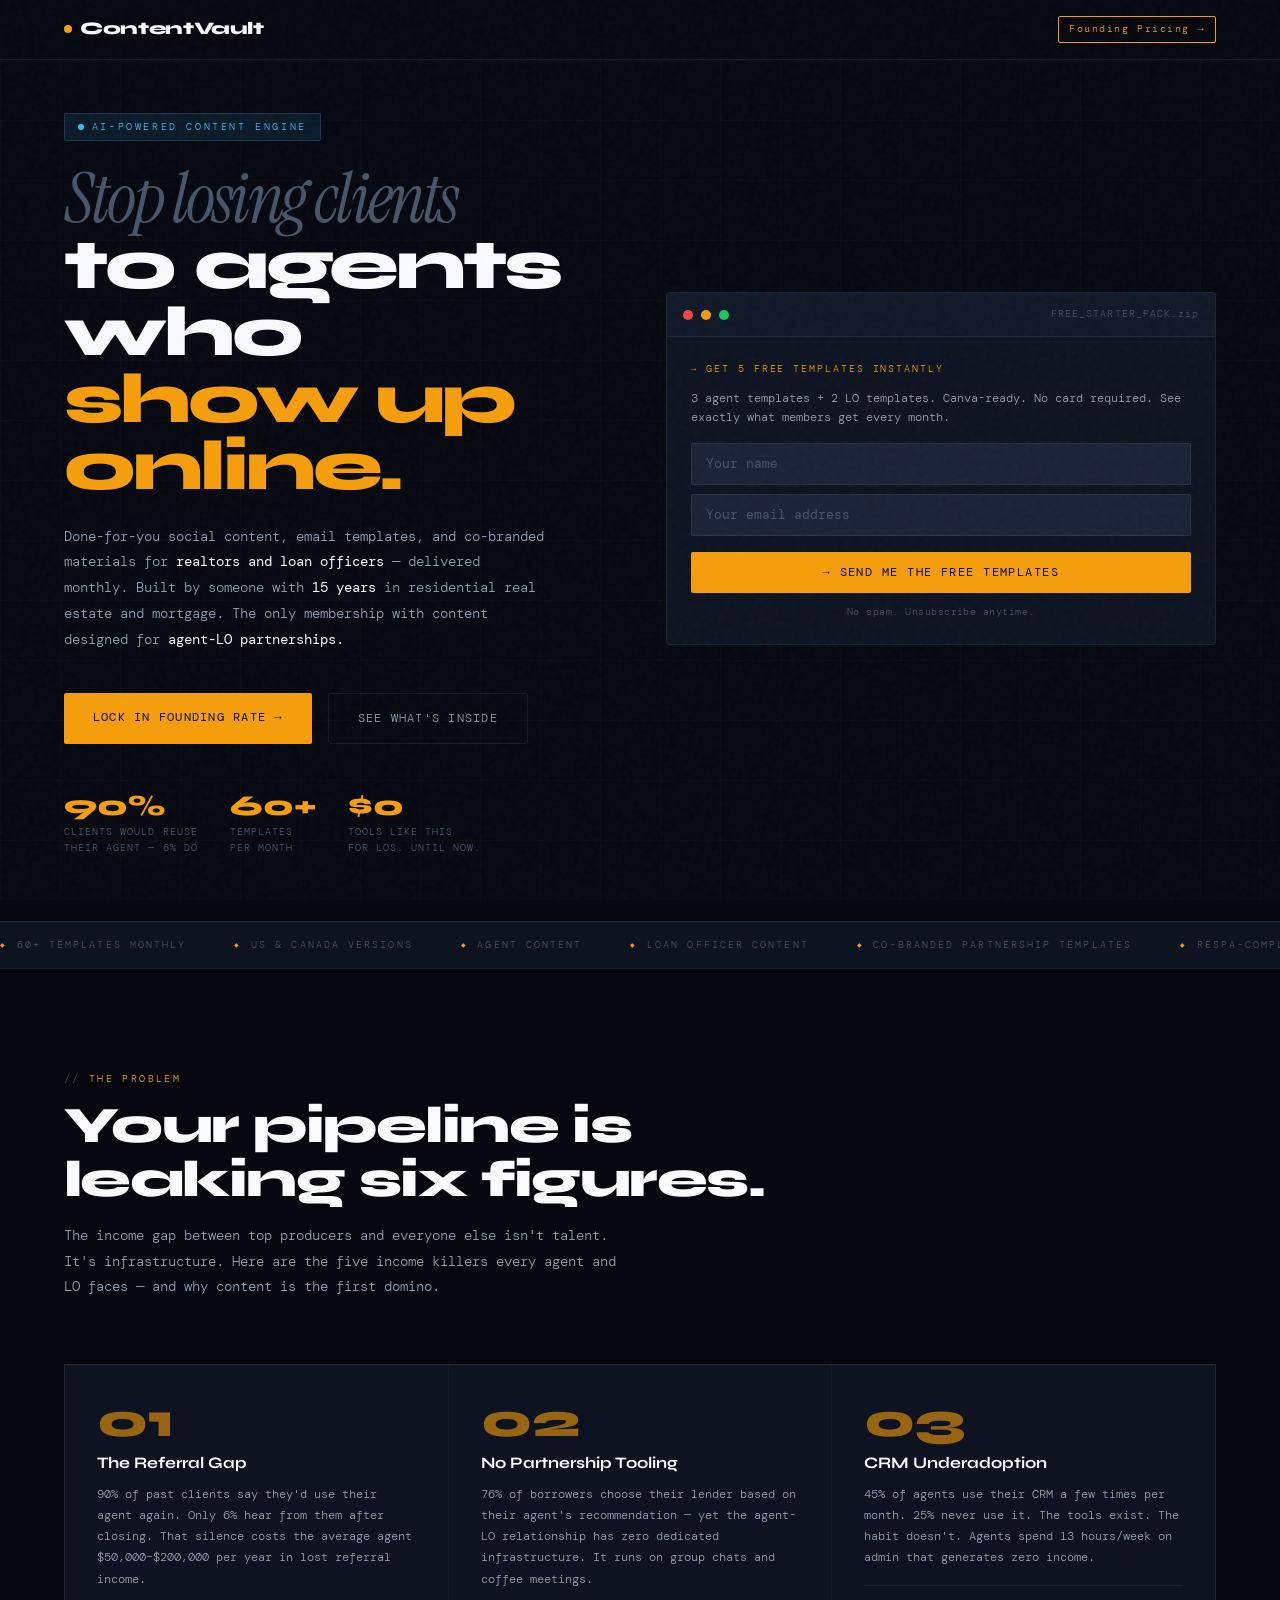
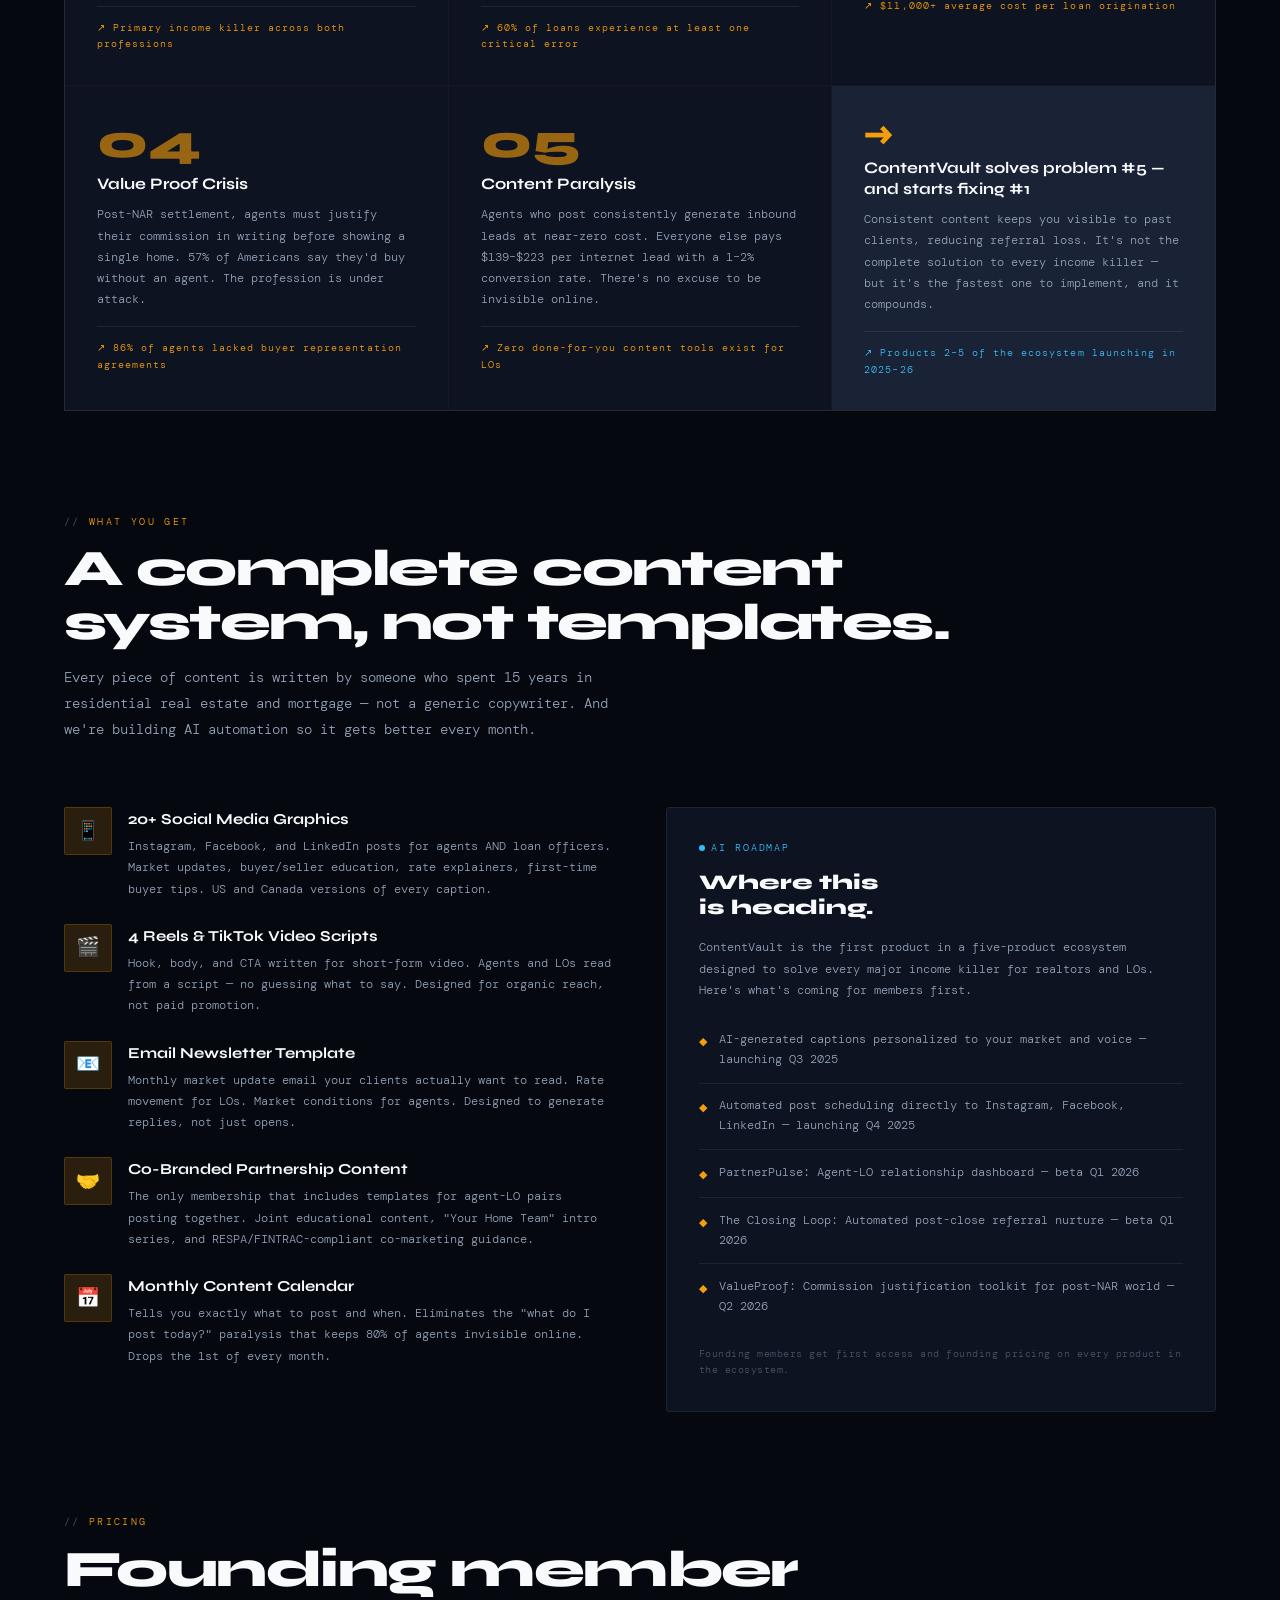
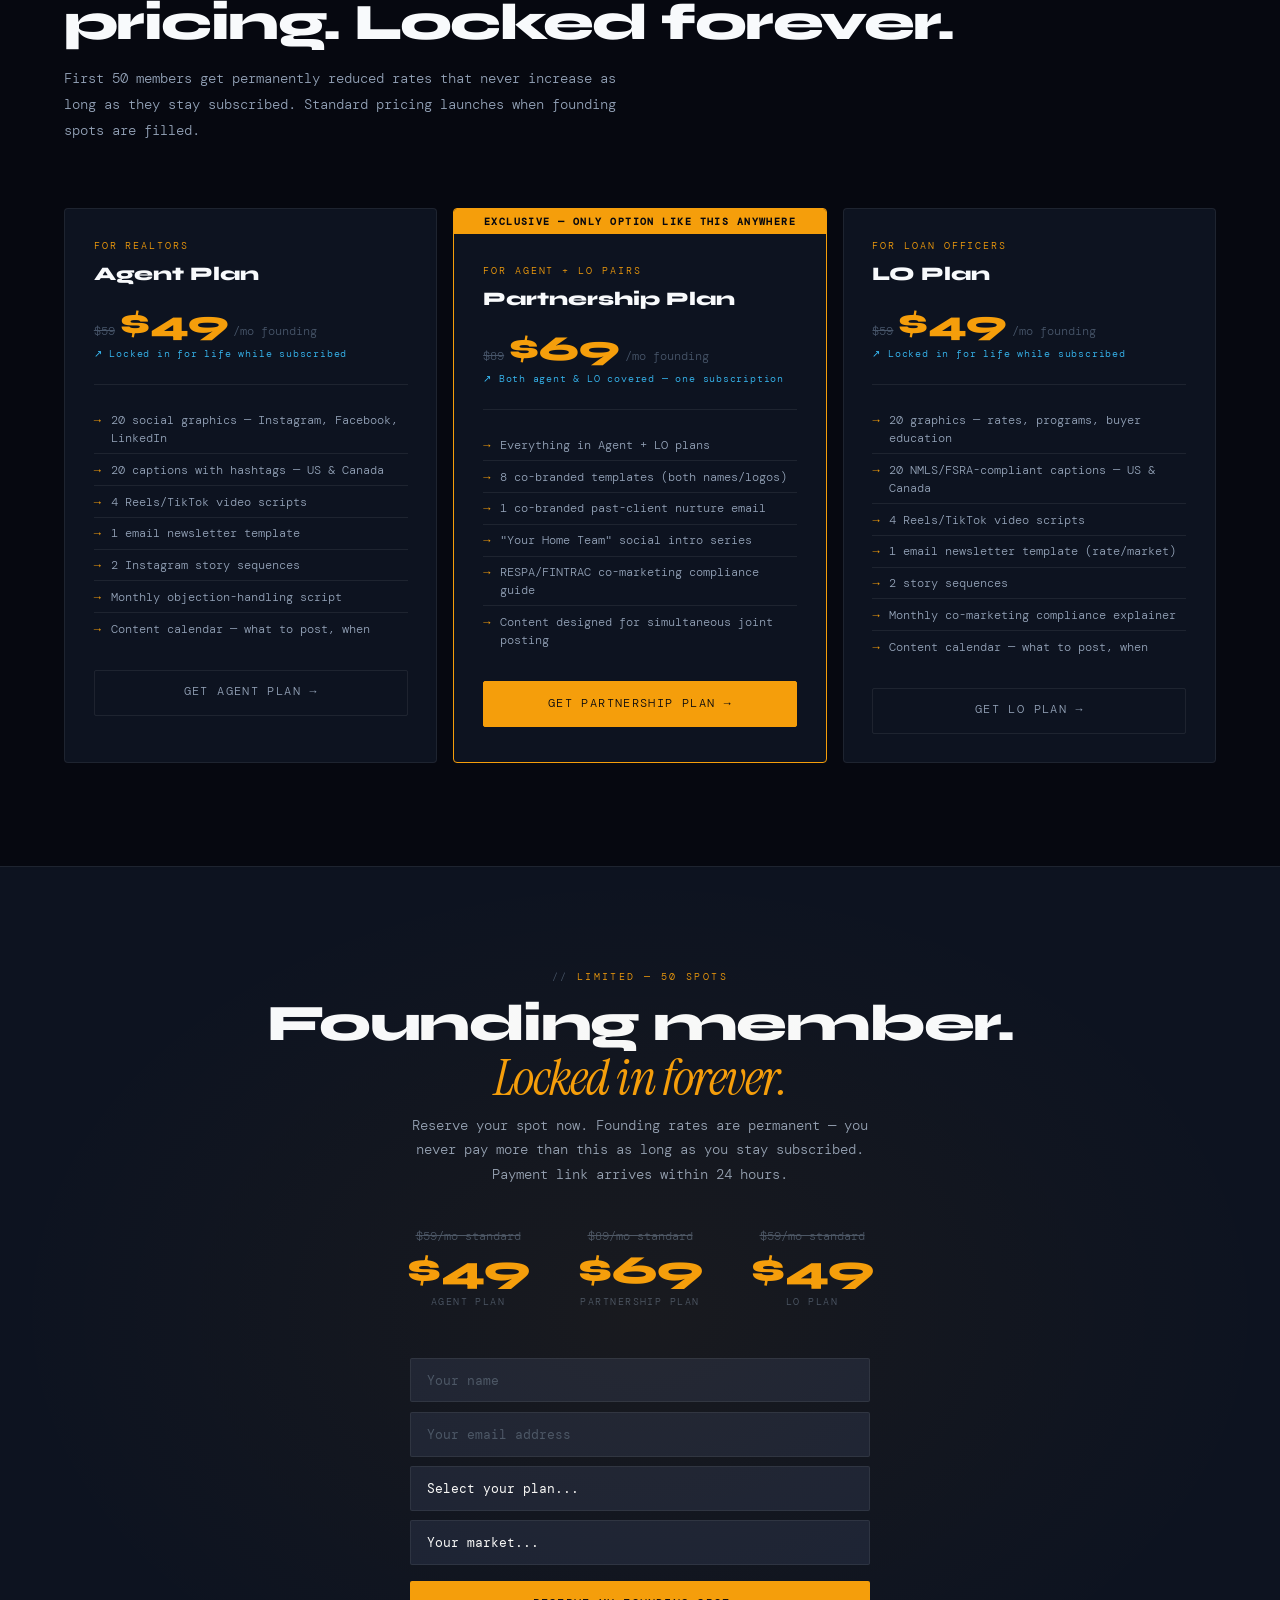
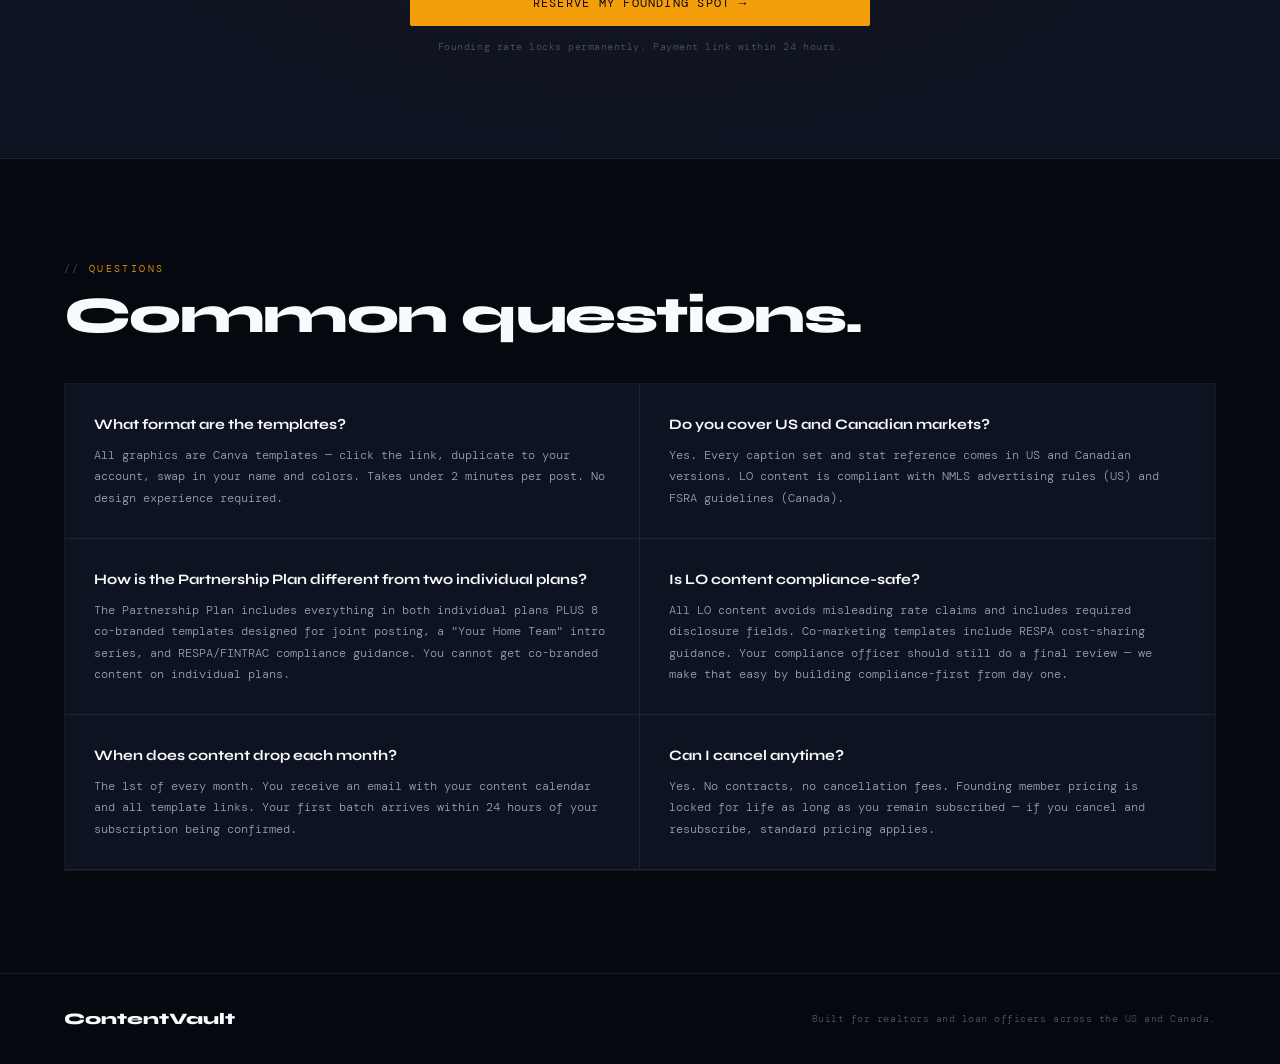
==== index.html @ c83de4e4 "Wire cv-mailer-v3: automated payment links + Canva templates in all emails" ====
<!DOCTYPE html>
<html lang="en">
<head>
  <meta charset="UTF-8"/>
  <meta name="viewport" content="width=device-width, initial-scale=1.0"/>
  <title>ContentVault — The Content Engine for Realtors & Loan Officers</title>
  <!-- build: 1777339330 -->
  <link rel="preconnect" href="https://fonts.googleapis.com"/>
  <link rel="preconnect" href="https://fonts.gstatic.com" crossorigin/>
  <link href="https://fonts.googleapis.com/css2?family=Syne:wght@400;600;700;800&family=DM+Mono:ital,wght@0,300;0,400;1,300&family=Instrument+Serif:ital@0;1&display=swap" rel="stylesheet"/>
  <style>
    :root {
      --void: #060810;
      --deep: #0D1320;
      --surface: #111827;
      --panel: #1A2235;
      --border: rgba(255,255,255,0.07);
      --amber: #F59E0B;
      --amber-dim: rgba(245,158,11,0.15);
      --amber-glow: rgba(245,158,11,0.4);
      --electric: #38BDF8;
      --electric-dim: rgba(56,189,248,0.1);
      --white: #F8FAFC;
      --gray: #94A3B8;
      --gray-dim: #475569;
      --red: #EF4444;
    }

    *, *::before, *::after { box-sizing: border-box; margin: 0; padding: 0; }
    html { scroll-behavior: smooth; }

    body {
      background: var(--void);
      color: var(--white);
      font-family: 'DM Mono', monospace;
      font-weight: 300;
      line-height: 1.6;
      overflow-x: hidden;
    }

    /* NOISE TEXTURE */
    body::after {
      content: '';
      position: fixed;
      inset: 0;
      background-image: url("data:image/svg+xml,%3Csvg viewBox='0 0 200 200' xmlns='http://www.w3.org/2000/svg'%3E%3Cfilter id='n'%3E%3CfeTurbulence type='fractalNoise' baseFrequency='0.75' numOctaves='4' stitchTiles='stitch'/%3E%3C/filter%3E%3Crect width='100%25' height='100%25' filter='url(%23n)' opacity='0.03'/%3E%3C/svg%3E");
      pointer-events: none;
      z-index: 999;
    }

    /* GRID OVERLAY */
    .grid-bg {
      position: fixed;
      inset: 0;
      background-image:
        linear-gradient(rgba(245,158,11,0.03) 1px, transparent 1px),
        linear-gradient(90deg, rgba(245,158,11,0.03) 1px, transparent 1px);
      background-size: 60px 60px;
      pointer-events: none;
      z-index: 0;
    }

    /* NAV */
    nav {
      position: fixed;
      top: 0;
      left: 0;
      right: 0;
      z-index: 100;
      border-bottom: 1px solid var(--border);
      background: rgba(6,8,16,0.85);
      backdrop-filter: blur(20px);
      display: flex;
      align-items: center;
      justify-content: space-between;
      padding: 0 5vw;
      height: 60px;
    }

    .logo {
      font-family: 'Syne', sans-serif;
      font-weight: 800;
      font-size: 1.1rem;
      letter-spacing: -0.02em;
      color: var(--white);
      text-decoration: none;
      display: flex;
      align-items: center;
      gap: 0.5rem;
    }

    .logo-dot {
      width: 8px;
      height: 8px;
      background: var(--amber);
      border-radius: 50%;
      animation: pulse 2s ease-in-out infinite;
    }

    @keyframes pulse {
      0%, 100% { opacity: 1; transform: scale(1); }
      50% { opacity: 0.5; transform: scale(0.8); }
    }

    .nav-badge {
      font-size: 0.65rem;
      letter-spacing: 0.15em;
      color: var(--amber);
      border: 1px solid var(--amber);
      padding: 0.25rem 0.6rem;
      border-radius: 2px;
      cursor: pointer;
      transition: background 0.2s;
      text-decoration: none;
    }

    .nav-badge:hover { background: var(--amber-dim); }

    /* HERO */
    .hero {
      min-height: 100vh;
      display: grid;
      grid-template-columns: 1fr 1fr;
      align-items: center;
      padding: 80px 5vw 5vw;
      gap: 4vw;
      position: relative;
      z-index: 1;
    }

    .hero-left { padding-top: 2rem; }

    .hero-tag {
      display: inline-flex;
      align-items: center;
      gap: 0.5rem;
      font-size: 0.65rem;
      letter-spacing: 0.25em;
      color: var(--electric);
      text-transform: uppercase;
      margin-bottom: 1.5rem;
      border: 1px solid rgba(56,189,248,0.2);
      padding: 0.3rem 0.8rem;
      border-radius: 2px;
      background: var(--electric-dim);
    }

    .hero-tag::before {
      content: '';
      width: 6px;
      height: 6px;
      background: var(--electric);
      border-radius: 50%;
      animation: pulse 1.5s ease-in-out infinite;
    }

    h1 {
      font-family: 'Syne', sans-serif;
      font-size: clamp(2.8rem, 5.5vw, 5rem);
      font-weight: 800;
      line-height: 0.95;
      letter-spacing: -0.04em;
      margin-bottom: 1.5rem;
    }

    h1 .line-amber { color: var(--amber); display: block; }
    h1 .line-white { color: var(--white); display: block; }
    h1 .line-dim { color: var(--gray-dim); display: block; font-style: italic; font-family: 'Instrument Serif', serif; font-weight: 400; }

    .hero-desc {
      font-size: 0.9rem;
      color: var(--gray);
      line-height: 1.8;
      max-width: 480px;
      margin-bottom: 2.5rem;
    }

    .hero-desc strong { color: var(--white); font-weight: 400; }

    .hero-actions {
      display: flex;
      gap: 1rem;
      flex-wrap: wrap;
      margin-bottom: 3rem;
    }

    .btn-primary {
      font-family: 'DM Mono', monospace;
      font-size: 0.78rem;
      letter-spacing: 0.1em;
      text-transform: uppercase;
      padding: 0.9rem 1.8rem;
      background: var(--amber);
      color: var(--void);
      border: none;
      border-radius: 2px;
      cursor: pointer;
      transition: background 0.2s, transform 0.15s;
      font-weight: 400;
      text-decoration: none;
      display: inline-block;
    }

    .btn-primary:hover { background: #FCD34D; transform: translateY(-1px); }
    .btn-primary:active { transform: translateY(0); }
    .btn-primary:disabled { opacity: 0.5; cursor: not-allowed; transform: none; }

    .btn-ghost {
      font-family: 'DM Mono', monospace;
      font-size: 0.78rem;
      letter-spacing: 0.1em;
      text-transform: uppercase;
      padding: 0.9rem 1.8rem;
      background: transparent;
      color: var(--gray);
      border: 1px solid var(--border);
      border-radius: 2px;
      cursor: pointer;
      transition: border-color 0.2s, color 0.2s;
      text-decoration: none;
      display: inline-block;
    }

    .btn-ghost:hover { border-color: var(--gray); color: var(--white); }

    .hero-proof {
      display: flex;
      gap: 2rem;
      flex-wrap: wrap;
    }

    .proof-item { }

    .proof-number {
      font-family: 'Syne', sans-serif;
      font-size: 1.8rem;
      font-weight: 800;
      color: var(--amber);
      line-height: 1;
      margin-bottom: 0.2rem;
    }

    .proof-label {
      font-size: 0.65rem;
      letter-spacing: 0.1em;
      color: var(--gray-dim);
      text-transform: uppercase;
    }

    /* HERO RIGHT — TERMINAL CARD */
    .hero-terminal {
      background: var(--deep);
      border: 1px solid var(--border);
      border-radius: 4px;
      overflow: hidden;
      animation: slideIn 0.8s ease both;
    }

    @keyframes slideIn {
      from { opacity: 0; transform: translateX(24px); }
      to { opacity: 1; transform: translateX(0); }
    }

    .terminal-bar {
      background: var(--surface);
      padding: 0.8rem 1rem;
      display: flex;
      align-items: center;
      gap: 0.5rem;
      border-bottom: 1px solid var(--border);
    }

    .dot { width: 10px; height: 10px; border-radius: 50%; }
    .dot-r { background: #EF4444; }
    .dot-y { background: #F59E0B; }
    .dot-g { background: #22C55E; }

    .terminal-title {
      font-size: 0.65rem;
      color: var(--gray-dim);
      letter-spacing: 0.1em;
      margin-left: auto;
    }

    .terminal-body {
      padding: 1.5rem;
    }

    .terminal-label {
      font-size: 0.6rem;
      letter-spacing: 0.2em;
      color: var(--amber);
      text-transform: uppercase;
      margin-bottom: 0.8rem;
    }

    .terminal-form input,
    .terminal-form select {
      width: 100%;
      background: var(--panel);
      border: 1px solid var(--border);
      border-radius: 2px;
      color: var(--white);
      font-family: 'DM Mono', monospace;
      font-size: 0.8rem;
      padding: 0.7rem 0.9rem;
      margin-bottom: 0.6rem;
      outline: none;
      transition: border-color 0.2s;
      appearance: none;
    }

    .terminal-form input::placeholder { color: var(--gray-dim); }
    .terminal-form input:focus,
    .terminal-form select:focus { border-color: var(--amber); }
    .terminal-form select option { background: var(--deep); }

    .terminal-submit {
      width: 100%;
      padding: 0.8rem;
      background: var(--amber);
      color: var(--void);
      border: none;
      border-radius: 2px;
      font-family: 'DM Mono', monospace;
      font-size: 0.75rem;
      letter-spacing: 0.12em;
      text-transform: uppercase;
      cursor: pointer;
      transition: background 0.2s;
      margin-top: 0.4rem;
    }

    .terminal-submit:hover { background: #FCD34D; }
    .terminal-submit:disabled { opacity: 0.5; cursor: not-allowed; }

    .terminal-note {
      font-size: 0.6rem;
      color: var(--gray-dim);
      text-align: center;
      margin-top: 0.7rem;
      letter-spacing: 0.05em;
    }

    .terminal-success {
      display: none;
      text-align: center;
      padding: 1.5rem 0;
    }

    .success-icon {
      font-size: 2rem;
      margin-bottom: 0.5rem;
    }

    .success-text {
      font-size: 0.85rem;
      color: var(--white);
      margin-bottom: 0.3rem;
    }

    .success-sub {
      font-size: 0.7rem;
      color: var(--gray-dim);
    }

    /* TICKER */
    .ticker-wrap {
      border-top: 1px solid var(--border);
      border-bottom: 1px solid var(--border);
      overflow: hidden;
      background: var(--deep);
      padding: 0.9rem 0;
      position: relative;
      z-index: 1;
    }

    .ticker-inner {
      display: flex;
      gap: 3rem;
      animation: ticker 35s linear infinite;
      white-space: nowrap;
    }

    @keyframes ticker { from { transform: translateX(0); } to { transform: translateX(-50%); } }

    .ticker-item {
      font-size: 0.65rem;
      letter-spacing: 0.2em;
      text-transform: uppercase;
      color: var(--gray-dim);
      flex-shrink: 0;
      display: flex;
      align-items: center;
      gap: 0.6rem;
    }

    .ticker-item::before { content: '◆'; color: var(--amber); font-size: 0.4rem; }

    /* SECTIONS */
    .section {
      padding: 8vw 5vw;
      position: relative;
      z-index: 1;
    }

    .section-tag {
      font-size: 0.6rem;
      letter-spacing: 0.25em;
      color: var(--amber);
      text-transform: uppercase;
      margin-bottom: 0.8rem;
      display: flex;
      align-items: center;
      gap: 0.5rem;
    }

    .section-tag::before { content: '//'; color: var(--gray-dim); }

    h2 {
      font-family: 'Syne', sans-serif;
      font-size: clamp(2rem, 4vw, 3.2rem);
      font-weight: 800;
      letter-spacing: -0.03em;
      line-height: 1.05;
      margin-bottom: 1rem;
    }

    .section-intro {
      font-size: 0.9rem;
      color: var(--gray);
      max-width: 560px;
      line-height: 1.8;
      margin-bottom: 4rem;
    }

    /* PROBLEM GRID */
    .problem-grid {
      display: grid;
      grid-template-columns: repeat(3, 1fr);
      gap: 1px;
      background: var(--border);
      border: 1px solid var(--border);
      margin-bottom: 0;
    }

    .problem-card {
      background: var(--deep);
      padding: 2rem;
      transition: background 0.2s;
      position: relative;
      overflow: hidden;
    }

    .problem-card:hover { background: var(--panel); }

    .problem-card::before {
      content: '';
      position: absolute;
      top: 0;
      left: 0;
      right: 0;
      height: 2px;
      background: var(--amber);
      transform: scaleX(0);
      transition: transform 0.3s;
      transform-origin: left;
    }

    .problem-card:hover::before { transform: scaleX(1); }

    .problem-number {
      font-family: 'Syne', sans-serif;
      font-size: 3rem;
      font-weight: 800;
      color: var(--amber);
      line-height: 1;
      margin-bottom: 0.5rem;
      opacity: 0.6;
    }

    .problem-title {
      font-family: 'Syne', sans-serif;
      font-size: 1rem;
      font-weight: 700;
      margin-bottom: 0.6rem;
      line-height: 1.3;
    }

    .problem-desc {
      font-size: 0.78rem;
      color: var(--gray);
      line-height: 1.7;
    }

    .problem-stat {
      margin-top: 1rem;
      font-size: 0.65rem;
      color: var(--amber);
      letter-spacing: 0.1em;
      border-top: 1px solid var(--border);
      padding-top: 0.8rem;
    }

    /* SOLUTION SECTION */
    .solution-wrap {
      display: grid;
      grid-template-columns: 1fr 1fr;
      gap: 4vw;
      align-items: start;
    }

    .solution-list {
      display: flex;
      flex-direction: column;
      gap: 1.5rem;
    }

    .solution-item {
      display: grid;
      grid-template-columns: 48px 1fr;
      gap: 1rem;
      align-items: start;
    }

    .solution-icon {
      width: 48px;
      height: 48px;
      background: var(--amber-dim);
      border: 1px solid rgba(245,158,11,0.2);
      border-radius: 2px;
      display: flex;
      align-items: center;
      justify-content: center;
      font-size: 1.2rem;
      flex-shrink: 0;
    }

    .solution-title {
      font-family: 'Syne', sans-serif;
      font-size: 0.95rem;
      font-weight: 700;
      margin-bottom: 0.3rem;
    }

    .solution-desc {
      font-size: 0.78rem;
      color: var(--gray);
      line-height: 1.7;
    }

    /* AI PANEL */
    .ai-panel {
      background: var(--deep);
      border: 1px solid var(--border);
      border-radius: 4px;
      padding: 2rem;
      position: sticky;
      top: 80px;
    }

    .ai-panel-tag {
      font-size: 0.6rem;
      letter-spacing: 0.2em;
      color: var(--electric);
      text-transform: uppercase;
      margin-bottom: 1rem;
      display: flex;
      align-items: center;
      gap: 0.4rem;
    }

    .ai-panel-tag::before {
      content: '';
      width: 6px;
      height: 6px;
      background: var(--electric);
      border-radius: 50%;
      animation: pulse 1.5s ease-in-out infinite;
    }

    .ai-panel h3 {
      font-family: 'Syne', sans-serif;
      font-size: 1.3rem;
      font-weight: 800;
      margin-bottom: 1rem;
      line-height: 1.2;
    }

    .ai-feature {
      display: flex;
      align-items: flex-start;
      gap: 0.8rem;
      padding: 0.8rem 0;
      border-bottom: 1px solid var(--border);
      font-size: 0.78rem;
      color: var(--gray);
      line-height: 1.6;
    }

    .ai-feature:last-of-type { border-bottom: none; }

    .ai-check {
      color: var(--amber);
      flex-shrink: 0;
      font-size: 0.7rem;
      margin-top: 0.2rem;
    }

    /* PLANS */
    .plans-grid {
      display: grid;
      grid-template-columns: repeat(3, 1fr);
      gap: 1rem;
    }

    .plan-card {
      background: var(--deep);
      border: 1px solid var(--border);
      border-radius: 4px;
      overflow: hidden;
      transition: border-color 0.2s, transform 0.2s;
    }

    .plan-card:hover { border-color: rgba(245,158,11,0.3); transform: translateY(-2px); }
    .plan-card.featured { border-color: var(--amber); }

    .plan-badge {
      background: var(--amber);
      color: var(--void);
      font-size: 0.6rem;
      letter-spacing: 0.15em;
      text-transform: uppercase;
      padding: 0.3rem 1rem;
      text-align: center;
      font-weight: 700;
    }

    .plan-body { padding: 1.8rem; }

    .plan-role {
      font-size: 0.6rem;
      letter-spacing: 0.2em;
      color: var(--amber);
      text-transform: uppercase;
      margin-bottom: 0.4rem;
    }

    .plan-name {
      font-family: 'Syne', sans-serif;
      font-size: 1.2rem;
      font-weight: 800;
      margin-bottom: 1rem;
    }

    .plan-price-wrap {
      display: flex;
      align-items: baseline;
      gap: 0.3rem;
      margin-bottom: 0.3rem;
    }

    .plan-was {
      font-size: 0.75rem;
      color: var(--gray-dim);
      text-decoration: line-through;
    }

    .plan-price {
      font-family: 'Syne', sans-serif;
      font-size: 2.2rem;
      font-weight: 800;
      color: var(--amber);
      line-height: 1;
    }

    .plan-period {
      font-size: 0.75rem;
      color: var(--gray-dim);
    }

    .plan-founding {
      font-size: 0.62rem;
      color: var(--electric);
      letter-spacing: 0.08em;
      margin-bottom: 1.4rem;
    }

    .plan-divider {
      height: 1px;
      background: var(--border);
      margin: 1.2rem 0;
    }

    .plan-features {
      list-style: none;
      margin-bottom: 1.6rem;
    }

    .plan-features li {
      font-size: 0.75rem;
      color: var(--gray);
      padding: 0.4rem 0;
      display: flex;
      gap: 0.6rem;
      align-items: flex-start;
      line-height: 1.5;
      border-bottom: 1px solid var(--border);
    }

    .plan-features li:last-child { border-bottom: none; }
    .plan-features li::before { content: '→'; color: var(--amber); flex-shrink: 0; }

    .btn-plan {
      width: 100%;
      padding: 0.8rem;
      font-family: 'DM Mono', monospace;
      font-size: 0.72rem;
      letter-spacing: 0.12em;
      text-transform: uppercase;
      border-radius: 2px;
      cursor: pointer;
      transition: all 0.2s;
      text-decoration: none;
      display: block;
      text-align: center;
    }

    .btn-plan-outline {
      background: transparent;
      color: var(--gray);
      border: 1px solid var(--border);
    }
    .btn-plan-outline:hover { border-color: var(--amber); color: var(--amber); }

    .btn-plan-amber {
      background: var(--amber);
      color: var(--void);
      border: 1px solid var(--amber);
    }
    .btn-plan-amber:hover { background: #FCD34D; }

    /* FOUNDING SECTION */
    .founding-section {
      background: var(--deep);
      border-top: 1px solid var(--border);
      border-bottom: 1px solid var(--border);
      padding: 8vw 5vw;
      position: relative;
      z-index: 1;
      text-align: center;
    }

    .founding-section::before {
      content: '';
      position: absolute;
      inset: 0;
      background: radial-gradient(ellipse at center, rgba(245,158,11,0.05) 0%, transparent 70%);
      pointer-events: none;
    }

    .founding-section h2 { margin-bottom: 0.5rem; }

    .founding-section h2 em {
      font-style: italic;
      font-family: 'Instrument Serif', serif;
      font-weight: 400;
      color: var(--amber);
    }

    .founding-sub {
      font-size: 0.85rem;
      color: var(--gray);
      max-width: 500px;
      margin: 0 auto 2.5rem;
      line-height: 1.8;
    }

    .founding-prices {
      display: flex;
      justify-content: center;
      gap: 3rem;
      margin-bottom: 3rem;
      flex-wrap: wrap;
    }

    .founding-price {
      text-align: center;
    }

    .founding-was {
      font-size: 0.75rem;
      color: var(--gray-dim);
      text-decoration: line-through;
      margin-bottom: 0.2rem;
    }

    .founding-amount {
      font-family: 'Syne', sans-serif;
      font-size: 2.5rem;
      font-weight: 800;
      color: var(--amber);
      line-height: 1;
    }

    .founding-tier {
      font-size: 0.6rem;
      letter-spacing: 0.15em;
      color: var(--gray-dim);
      text-transform: uppercase;
      margin-top: 0.3rem;
    }

    .founding-form {
      max-width: 460px;
      margin: 0 auto;
      text-align: left;
    }

    .founding-form input,
    .founding-form select {
      width: 100%;
      background: var(--panel);
      border: 1px solid var(--border);
      border-radius: 2px;
      color: var(--white);
      font-family: 'DM Mono', monospace;
      font-size: 0.8rem;
      padding: 0.8rem 1rem;
      margin-bottom: 0.6rem;
      outline: none;
      transition: border-color 0.2s;
      appearance: none;
    }

    .founding-form input::placeholder { color: var(--gray-dim); }
    .founding-form input:focus,
    .founding-form select:focus { border-color: var(--amber); }
    .founding-form select option { background: var(--deep); }

    .founding-deadline {
      font-size: 0.65rem;
      color: var(--gray-dim);
      text-align: center;
      margin-top: 0.8rem;
      letter-spacing: 0.05em;
    }

    .founding-success {
      display: none;
      text-align: center;
      padding: 2rem 0;
    }

    /* FAQ */
    .faq-grid {
      display: grid;
      grid-template-columns: 1fr 1fr;
      gap: 0;
      border: 1px solid var(--border);
    }

    .faq-item {
      padding: 1.8rem;
      border-bottom: 1px solid var(--border);
      background: var(--deep);
      transition: background 0.2s;
    }

    .faq-item:hover { background: var(--panel); }
    .faq-item:nth-child(odd) { border-right: 1px solid var(--border); }

    .faq-q {
      font-family: 'Syne', sans-serif;
      font-size: 0.9rem;
      font-weight: 700;
      margin-bottom: 0.6rem;
      color: var(--white);
    }

    .faq-a {
      font-size: 0.78rem;
      color: var(--gray);
      line-height: 1.7;
    }

    /* FOOTER */
    footer {
      border-top: 1px solid var(--border);
      padding: 2rem 5vw;
      display: flex;
      align-items: center;
      justify-content: space-between;
      position: relative;
      z-index: 1;
    }

    .footer-logo {
      font-family: 'Syne', sans-serif;
      font-weight: 800;
      font-size: 1rem;
      color: var(--white);
    }

    .footer-note {
      font-size: 0.65rem;
      color: var(--gray-dim);
      letter-spacing: 0.05em;
    }

    /* TOAST */
    .toast {
      position: fixed;
      bottom: 2rem;
      right: 2rem;
      background: var(--panel);
      color: var(--white);
      padding: 1rem 1.4rem;
      border-radius: 4px;
      font-size: 0.78rem;
      border-left: 3px solid var(--amber);
      opacity: 0;
      transform: translateY(8px);
      transition: opacity 0.3s, transform 0.3s;
      z-index: 9000;
      max-width: 280px;
      font-family: 'DM Mono', monospace;
    }

    .toast.show { opacity: 1; transform: translateY(0); }

    /* ANIMATIONS */
    .fade-up {
      opacity: 0;
      transform: translateY(20px);
      animation: fadeUp 0.7s ease forwards;
    }

    @keyframes fadeUp {
      to { opacity: 1; transform: translateY(0); }
    }

    .delay-1 { animation-delay: 0.1s; }
    .delay-2 { animation-delay: 0.2s; }
    .delay-3 { animation-delay: 0.3s; }

    /* RESPONSIVE */
    @media (max-width: 900px) {
      .hero { grid-template-columns: 1fr; min-height: auto; padding-top: 100px; }
      .problem-grid { grid-template-columns: 1fr; }
      .solution-wrap { grid-template-columns: 1fr; }
      .plans-grid { grid-template-columns: 1fr; max-width: 400px; }
      .faq-grid { grid-template-columns: 1fr; }
      .faq-item:nth-child(odd) { border-right: none; }
      footer { flex-direction: column; gap: 0.8rem; text-align: center; }
    }
  </style>
</head>
<body>
<div class="grid-bg"></div>

<!-- NAV -->
<nav>
  <a href="#" class="logo">
    <span class="logo-dot"></span>
    ContentVault
  </a>
  <a href="#founding" class="nav-badge">Founding Pricing →</a>
</nav>

<!-- HERO -->
<section class="hero">
  <div class="hero-left">
    <div class="hero-tag fade-up">AI-Powered Content Engine</div>
    <h1 class="fade-up delay-1">
      <span class="line-dim">Stop losing clients</span>
      <span class="line-white">to agents who</span>
      <span class="line-amber">show up online.</span>
    </h1>
    <p class="hero-desc fade-up delay-2">
      Done-for-you social content, email templates, and co-branded materials for <strong>realtors and loan officers</strong> — delivered monthly. Built by someone with <strong>15 years</strong> in residential real estate and mortgage. The only membership with content designed for <strong>agent-LO partnerships.</strong>
    </p>
    <div class="hero-actions fade-up delay-3">
      <a href="#founding" class="btn-primary">Lock In Founding Rate →</a>
      <a href="#solution" class="btn-ghost">See What's Inside</a>
    </div>
    <div class="hero-proof fade-up delay-3">
      <div class="proof-item">
        <div class="proof-number">90%</div>
        <div class="proof-label">Clients would reuse<br/>their agent — 6% do</div>
      </div>
      <div class="proof-item">
        <div class="proof-number">60+</div>
        <div class="proof-label">Templates<br/>per month</div>
      </div>
      <div class="proof-item">
        <div class="proof-number">$0</div>
        <div class="proof-label">Tools like this<br/>for LOs. Until now.</div>
      </div>
    </div>
  </div>

  <!-- LEAD MAGNET TERMINAL -->
  <div class="hero-terminal fade-up delay-2">
    <div class="terminal-bar">
      <div class="dot dot-r"></div>
      <div class="dot dot-y"></div>
      <div class="dot dot-g"></div>
      <div class="terminal-title">FREE_STARTER_PACK.zip</div>
    </div>
    <div class="terminal-body">
      <div class="terminal-label">→ Get 5 Free Templates Instantly</div>
      <p style="font-size:0.75rem; color:var(--gray); margin-bottom:1rem; line-height:1.6;">3 agent templates + 2 LO templates. Canva-ready. No card required. See exactly what members get every month.</p>
      <form class="terminal-form" id="leadForm">
        <input type="text" name="name" placeholder="Your name" required/>
        <input type="email" name="email" placeholder="Your email address" required/>
        <button type="submit" class="terminal-submit" id="leadBtn">→ Send Me The Free Templates</button>
        <p class="terminal-note">No spam. Unsubscribe anytime.</p>
      </form>
      <div class="terminal-success" id="leadSuccess">
        <div class="success-icon">✓</div>
        <div class="success-text">Templates on the way.</div>
        <div class="success-sub">Check your inbox in the next few minutes.</div>
      </div>
    </div>
  </div>
</section>

<!-- TICKER -->
<div class="ticker-wrap">
  <div class="ticker-inner" id="ticker">
    <span class="ticker-item">60+ templates monthly</span>
    <span class="ticker-item">US & Canada versions</span>
    <span class="ticker-item">Agent content</span>
    <span class="ticker-item">Loan officer content</span>
    <span class="ticker-item">Co-branded partnership templates</span>
    <span class="ticker-item">RESPA-compliant co-marketing</span>
    <span class="ticker-item">Canva-ready</span>
    <span class="ticker-item">Monthly content calendar</span>
    <span class="ticker-item">Reels & TikTok scripts</span>
    <span class="ticker-item">Email newsletter templates</span>
    <span class="ticker-item">Built by industry veterans</span>
    <span class="ticker-item">60+ templates monthly</span>
    <span class="ticker-item">US & Canada versions</span>
    <span class="ticker-item">Agent content</span>
    <span class="ticker-item">Loan officer content</span>
    <span class="ticker-item">Co-branded partnership templates</span>
    <span class="ticker-item">RESPA-compliant co-marketing</span>
    <span class="ticker-item">Canva-ready</span>
    <span class="ticker-item">Monthly content calendar</span>
    <span class="ticker-item">Reels & TikTok scripts</span>
    <span class="ticker-item">Email newsletter templates</span>
    <span class="ticker-item">Built by industry veterans</span>
  </div>
</div>

<!-- PROBLEM -->
<section class="section">
  <div class="section-tag">The Problem</div>
  <h2>Your pipeline is<br/>leaking six figures.</h2>
  <p class="section-intro">The income gap between top producers and everyone else isn't talent. It's infrastructure. Here are the five income killers every agent and LO faces — and why content is the first domino.</p>

  <div class="problem-grid">
    <div class="problem-card">
      <div class="problem-number">01</div>
      <div class="problem-title">The Referral Gap</div>
      <div class="problem-desc">90% of past clients say they'd use their agent again. Only 6% hear from them after closing. That silence costs the average agent $50,000–$200,000 per year in lost referral income.</div>
      <div class="problem-stat">↗ Primary income killer across both professions</div>
    </div>
    <div class="problem-card">
      <div class="problem-number">02</div>
      <div class="problem-title">No Partnership Tooling</div>
      <div class="problem-desc">76% of borrowers choose their lender based on their agent's recommendation — yet the agent-LO relationship has zero dedicated infrastructure. It runs on group chats and coffee meetings.</div>
      <div class="problem-stat">↗ 60% of loans experience at least one critical error</div>
    </div>
    <div class="problem-card">
      <div class="problem-number">03</div>
      <div class="problem-title">CRM Underadoption</div>
      <div class="problem-desc">45% of agents use their CRM a few times per month. 25% never use it. The tools exist. The habit doesn't. Agents spend 13 hours/week on admin that generates zero income.</div>
      <div class="problem-stat">↗ $11,000+ average cost per loan origination</div>
    </div>
    <div class="problem-card">
      <div class="problem-number">04</div>
      <div class="problem-title">Value Proof Crisis</div>
      <div class="problem-desc">Post-NAR settlement, agents must justify their commission in writing before showing a single home. 57% of Americans say they'd buy without an agent. The profession is under attack.</div>
      <div class="problem-stat">↗ 86% of agents lacked buyer representation agreements</div>
    </div>
    <div class="problem-card">
      <div class="problem-number">05</div>
      <div class="problem-title">Content Paralysis</div>
      <div class="problem-desc">Agents who post consistently generate inbound leads at near-zero cost. Everyone else pays $139–$223 per internet lead with a 1–2% conversion rate. There's no excuse to be invisible online.</div>
      <div class="problem-stat">↗ Zero done-for-you content tools exist for LOs</div>
    </div>
    <div class="problem-card" style="background: var(--panel);">
      <div class="problem-number" style="opacity:1; font-size:2rem;">→</div>
      <div class="problem-title">ContentVault solves problem #5 — and starts fixing #1</div>
      <div class="problem-desc">Consistent content keeps you visible to past clients, reducing referral loss. It's not the complete solution to every income killer — but it's the fastest one to implement, and it compounds.</div>
      <div class="problem-stat" style="color: var(--electric);">↗ Products 2–5 of the ecosystem launching in 2025–26</div>
    </div>
  </div>
</section>

<!-- SOLUTION -->
<section class="section" id="solution" style="padding-top: 0;">
  <div class="section-tag">What You Get</div>
  <h2>A complete content<br/>system, not templates.</h2>
  <p class="section-intro">Every piece of content is written by someone who spent 15 years in residential real estate and mortgage — not a generic copywriter. And we're building AI automation so it gets better every month.</p>

  <div class="solution-wrap">
    <div class="solution-list">
      <div class="solution-item">
        <div class="solution-icon">📱</div>
        <div>
          <div class="solution-title">20+ Social Media Graphics</div>
          <div class="solution-desc">Instagram, Facebook, and LinkedIn posts for agents AND loan officers. Market updates, buyer/seller education, rate explainers, first-time buyer tips. US and Canada versions of every caption.</div>
        </div>
      </div>
      <div class="solution-item">
        <div class="solution-icon">🎬</div>
        <div>
          <div class="solution-title">4 Reels & TikTok Video Scripts</div>
          <div class="solution-desc">Hook, body, and CTA written for short-form video. Agents and LOs read from a script — no guessing what to say. Designed for organic reach, not paid promotion.</div>
        </div>
      </div>
      <div class="solution-item">
        <div class="solution-icon">📧</div>
        <div>
          <div class="solution-title">Email Newsletter Template</div>
          <div class="solution-desc">Monthly market update email your clients actually want to read. Rate movement for LOs. Market conditions for agents. Designed to generate replies, not just opens.</div>
        </div>
      </div>
      <div class="solution-item">
        <div class="solution-icon">🤝</div>
        <div>
          <div class="solution-title">Co-Branded Partnership Content</div>
          <div class="solution-desc">The only membership that includes templates for agent-LO pairs posting together. Joint educational content, "Your Home Team" intro series, and RESPA/FINTRAC-compliant co-marketing guidance.</div>
        </div>
      </div>
      <div class="solution-item">
        <div class="solution-icon">📅</div>
        <div>
          <div class="solution-title">Monthly Content Calendar</div>
          <div class="solution-desc">Tells you exactly what to post and when. Eliminates the "what do I post today?" paralysis that keeps 80% of agents invisible online. Drops the 1st of every month.</div>
        </div>
      </div>
    </div>

    <div class="ai-panel">
      <div class="ai-panel-tag">AI Roadmap</div>
      <h3>Where this<br/>is heading.</h3>
      <p style="font-size:0.78rem; color:var(--gray); line-height:1.7; margin-bottom:1rem;">ContentVault is the first product in a five-product ecosystem designed to solve every major income killer for realtors and LOs. Here's what's coming for members first.</p>
      <div class="ai-feature"><span class="ai-check">◆</span>AI-generated captions personalized to your market and voice — launching Q3 2025</div>
      <div class="ai-feature"><span class="ai-check">◆</span>Automated post scheduling directly to Instagram, Facebook, LinkedIn — launching Q4 2025</div>
      <div class="ai-feature"><span class="ai-check">◆</span>PartnerPulse: Agent-LO relationship dashboard — beta Q1 2026</div>
      <div class="ai-feature"><span class="ai-check">◆</span>The Closing Loop: Automated post-close referral nurture — beta Q1 2026</div>
      <div class="ai-feature"><span class="ai-check">◆</span>ValueProof: Commission justification toolkit for post-NAR world — Q2 2026</div>
      <p style="font-size:0.65rem; color:var(--gray-dim); margin-top:1rem; letter-spacing:0.05em;">Founding members get first access and founding pricing on every product in the ecosystem.</p>
    </div>
  </div>
</section>

<!-- PLANS -->
<section class="section" style="padding-top: 0;">
  <div class="section-tag">Pricing</div>
  <h2>Founding member<br/>pricing. Locked forever.</h2>
  <p class="section-intro">First 50 members get permanently reduced rates that never increase as long as they stay subscribed. Standard pricing launches when founding spots are filled.</p>

  <div class="plans-grid">
    <!-- Agent -->
    <div class="plan-card">
      <div class="plan-body">
        <div class="plan-role">For Realtors</div>
        <div class="plan-name">Agent Plan</div>
        <div class="plan-price-wrap">
          <span class="plan-was">$59</span>
          <span class="plan-price">$49</span>
          <span class="plan-period">/mo founding</span>
        </div>
        <div class="plan-founding">↗ Locked in for life while subscribed</div>
        <div class="plan-divider"></div>
        <ul class="plan-features">
          <li>20 social graphics — Instagram, Facebook, LinkedIn</li>
          <li>20 captions with hashtags — US & Canada</li>
          <li>4 Reels/TikTok video scripts</li>
          <li>1 email newsletter template</li>
          <li>2 Instagram story sequences</li>
          <li>Monthly objection-handling script</li>
          <li>Content calendar — what to post, when</li>
        </ul>
        <a href="https://buy.stripe.com/bJe5kE7Aagisc4VemU3VC01" class="btn-plan btn-plan-outline" target="_blank">Get Agent Plan →</a>
      </div>
    </div>

    <!-- Partnership — FEATURED -->
    <div class="plan-card featured">
      <div class="plan-badge">Exclusive — Only Option Like This Anywhere</div>
      <div class="plan-body">
        <div class="plan-role">For Agent + LO Pairs</div>
        <div class="plan-name">Partnership Plan</div>
        <div class="plan-price-wrap">
          <span class="plan-was">$89</span>
          <span class="plan-price">$69</span>
          <span class="plan-period">/mo founding</span>
        </div>
        <div class="plan-founding">↗ Both agent & LO covered — one subscription</div>
        <div class="plan-divider"></div>
        <ul class="plan-features">
          <li>Everything in Agent + LO plans</li>
          <li>8 co-branded templates (both names/logos)</li>
          <li>1 co-branded past-client nurture email</li>
          <li>"Your Home Team" social intro series</li>
          <li>RESPA/FINTRAC co-marketing compliance guide</li>
          <li>Content designed for simultaneous joint posting</li>
        </ul>
        <a href="https://buy.stripe.com/4gM9AU3jU7LW3yp0w43VC03" class="btn-plan btn-plan-amber" target="_blank">Get Partnership Plan →</a>
      </div>
    </div>

    <!-- LO -->
    <div class="plan-card">
      <div class="plan-body">
        <div class="plan-role">For Loan Officers</div>
        <div class="plan-name">LO Plan</div>
        <div class="plan-price-wrap">
          <span class="plan-was">$59</span>
          <span class="plan-price">$49</span>
          <span class="plan-period">/mo founding</span>
        </div>
        <div class="plan-founding">↗ Locked in for life while subscribed</div>
        <div class="plan-divider"></div>
        <ul class="plan-features">
          <li>20 graphics — rates, programs, buyer education</li>
          <li>20 NMLS/FSRA-compliant captions — US & Canada</li>
          <li>4 Reels/TikTok video scripts</li>
          <li>1 email newsletter template (rate/market)</li>
          <li>2 story sequences</li>
          <li>Monthly co-marketing compliance explainer</li>
          <li>Content calendar — what to post, when</li>
        </ul>
        <a href="https://buy.stripe.com/6oU8wQ1bMfeoc4VfqY3VC02" class="btn-plan btn-plan-outline" target="_blank">Get LO Plan →</a>
      </div>
    </div>
  </div>
</section>

<!-- FOUNDING -->
<div class="founding-section" id="founding">
  <div class="section-tag" style="justify-content:center;">Limited — 50 Spots</div>
  <h2>Founding member.<br/><em>Locked in forever.</em></h2>
  <p class="founding-sub">Reserve your spot now. Founding rates are permanent — you never pay more than this as long as you stay subscribed. Payment link arrives within 24 hours.</p>

  <div class="founding-prices">
    <div class="founding-price">
      <div class="founding-was">$59/mo standard</div>
      <div class="founding-amount">$49</div>
      <div class="founding-tier">Agent Plan</div>
    </div>
    <div class="founding-price">
      <div class="founding-was">$89/mo standard</div>
      <div class="founding-amount">$69</div>
      <div class="founding-tier">Partnership Plan</div>
    </div>
    <div class="founding-price">
      <div class="founding-was">$59/mo standard</div>
      <div class="founding-amount">$49</div>
      <div class="founding-tier">LO Plan</div>
    </div>
  </div>

  <form class="founding-form" id="foundingForm">
    <input type="text" name="name" placeholder="Your name" required/>
    <input type="email" name="email" placeholder="Your email address" required/>
    <select name="role" required>
      <option value="" disabled selected>Select your plan...</option>
      <option value="agent">Real Estate Agent — Agent Plan ($49/mo founding)</option>
      <option value="lo">Loan Officer — LO Plan ($49/mo founding)</option>
      <option value="partnership">Agent + LO Pair — Partnership Plan ($69/mo founding)</option>
    </select>
    <select name="market" required>
      <option value="" disabled selected>Your market...</option>
      <option value="us">United States</option>
      <option value="canada">Canada</option>
    </select>
    <button type="submit" class="btn-primary" id="foundingBtn" style="width:100%; margin-top:0.4rem;">Reserve My Founding Spot →</button>
    <p class="founding-deadline">Founding rate locks permanently. Payment link within 24 hours.</p>
  </form>

  <div class="founding-success" id="foundingSuccess">
    <div style="font-size:2.5rem; margin-bottom:0.8rem;">✓</div>
    <div style="font-size:1rem; margin-bottom:0.4rem;">Spot reserved.</div>
    <div style="font-size:0.78rem; color:var(--gray-dim);">Check your inbox — payment link and onboarding details arriving within 24 hours.</div>
  </div>
</div>

<!-- FAQ -->
<section class="section">
  <div class="section-tag">Questions</div>
  <h2 style="margin-bottom:2.5rem;">Common questions.</h2>
  <div class="faq-grid">
    <div class="faq-item">
      <div class="faq-q">What format are the templates?</div>
      <div class="faq-a">All graphics are Canva templates — click the link, duplicate to your account, swap in your name and colors. Takes under 2 minutes per post. No design experience required.</div>
    </div>
    <div class="faq-item">
      <div class="faq-q">Do you cover US and Canadian markets?</div>
      <div class="faq-a">Yes. Every caption set and stat reference comes in US and Canadian versions. LO content is compliant with NMLS advertising rules (US) and FSRA guidelines (Canada).</div>
    </div>
    <div class="faq-item">
      <div class="faq-q">How is the Partnership Plan different from two individual plans?</div>
      <div class="faq-a">The Partnership Plan includes everything in both individual plans PLUS 8 co-branded templates designed for joint posting, a "Your Home Team" intro series, and RESPA/FINTRAC compliance guidance. You cannot get co-branded content on individual plans.</div>
    </div>
    <div class="faq-item">
      <div class="faq-q">Is LO content compliance-safe?</div>
      <div class="faq-a">All LO content avoids misleading rate claims and includes required disclosure fields. Co-marketing templates include RESPA cost-sharing guidance. Your compliance officer should still do a final review — we make that easy by building compliance-first from day one.</div>
    </div>
    <div class="faq-item">
      <div class="faq-q">When does content drop each month?</div>
      <div class="faq-a">The 1st of every month. You receive an email with your content calendar and all template links. Your first batch arrives within 24 hours of your subscription being confirmed.</div>
    </div>
    <div class="faq-item">
      <div class="faq-q">Can I cancel anytime?</div>
      <div class="faq-a">Yes. No contracts, no cancellation fees. Founding member pricing is locked for life as long as you remain subscribed — if you cancel and resubscribe, standard pricing applies.</div>
    </div>
  </div>
</section>

<!-- FOOTER -->
<footer>
  <div class="footer-logo">ContentVault</div>
  <div class="footer-note">Built for realtors and loan officers across the US and Canada.</div>
</footer>

<div class="toast" id="toast"></div>

<script>
  const SUPABASE_URL = 'https://mxyepucitjzleaziizkr.supabase.co';
  const SUPABASE_KEY = 'eyJhbGciOiJIUzI1NiIsInR5cCI6IkpXVCJ9.eyJpc3MiOiJzdXBhYmFzZSIsInJlZiI6Im14eWVwdWNpdGp6bGVhemlpemtyIiwicm9sZSI6ImFub24iLCJpYXQiOjE3NzQ0Njk1ODIsImV4cCI6MjA5MDA0NTU4Mn0.oQr_hO5fVkOhGcJ2u3mqQDJIfw9cAdXwfVAAXOf96q4';

  function showToast(msg, duration) {
    duration = duration || 4000;
    var t = document.getElementById('toast');
    t.textContent = msg;
    t.classList.add('show');
    setTimeout(function() { t.classList.remove('show'); }, duration);
  }

  async function sendViaEdge(name, email, role, isLeadMagnet) {
    try {
      await fetch('https://mxyepucitjzleaziizkr.supabase.co/functions/v1/cv-mailer-v3', {
        method: 'POST',
        headers: {
          'Content-Type': 'application/json',
          'Authorization': 'Bearer ' + SUPABASE_KEY
        },
        body: JSON.stringify({
          name: name || null,
          email: email,
          role: role || null,
          is_lead_magnet: isLeadMagnet
        })
      });
    } catch(e) {
      console.warn('Mailer error:', e);
    }
  }

  async function submitSignup(name, email, role, market, isLeadMagnet) {
    var dbRes = await fetch(SUPABASE_URL + '/rest/v1/contentvault_signups', {
      method: 'POST',
      headers: {
        'Content-Type': 'application/json',
        'apikey': SUPABASE_KEY,
        'Authorization': 'Bearer ' + SUPABASE_KEY,
        'Prefer': 'return=minimal'
      },
      body: JSON.stringify({
        name: name || null,
        email: email,
        role: role || null,
        market: market || null,
        lead_magnet: isLeadMagnet
      })
    });

    var isDuplicate = dbRes.status === 409;
    if (!dbRes.ok && !isDuplicate) {
      var errText = await dbRes.text();
      throw new Error(errText);
    }

    if (!isDuplicate) {
      await sendViaEdge(name, email, role, isLeadMagnet);
    }

    if (isDuplicate) {
      throw new Error('duplicate');
    }
  }

  document.getElementById('leadForm').addEventListener('submit', async function(e) {
    e.preventDefault();
    var btn = document.getElementById('leadBtn');
    var form = e.target;
    var name = form.name.value.trim();
    var email = form.email.value.trim();
    btn.disabled = true;
    btn.textContent = 'Sending...';
    try {
      await submitSignup(name, email, null, null, true);
      document.getElementById('leadForm').style.display = 'none';
      document.getElementById('leadSuccess').style.display = 'block';
    } catch(err) {
      if (err.message === 'duplicate' || err.message.indexOf('duplicate') > -1 || err.message.indexOf('unique') > -1) {
        showToast("You're already on the list — check your inbox!");
        document.getElementById('leadForm').style.display = 'none';
        document.getElementById('leadSuccess').style.display = 'block';
      } else {
        showToast('Something went wrong. Please try again.');
        btn.disabled = false;
        btn.textContent = 'Send Me The Free Templates';
      }
    }
  });

  document.getElementById('foundingForm').addEventListener('submit', async function(e) {
    e.preventDefault();
    var btn = document.getElementById('foundingBtn');
    var form = e.target;
    var name = form.name.value.trim();
    var email = form.email.value.trim();
    var role = form.role.value;
    var market = form.market.value;
    btn.disabled = true;
    btn.textContent = 'Reserving your spot...';
    try {
      await submitSignup(name, email, role, market, false);
      document.getElementById('foundingForm').style.display = 'none';
      document.getElementById('foundingSuccess').style.display = 'block';
    } catch(err) {
      if (err.message === 'duplicate' || err.message.indexOf('duplicate') > -1 || err.message.indexOf('unique') > -1) {
        showToast("You're already registered — payment link arriving within 24 hours.");
        document.getElementById('foundingForm').style.display = 'none';
        document.getElementById('foundingSuccess').style.display = 'block';
      } else {
        showToast('Something went wrong. Please try again.');
        btn.disabled = false;
        btn.textContent = 'Reserve My Founding Spot';
      }
    }
  });
</script>
</body>
</html>
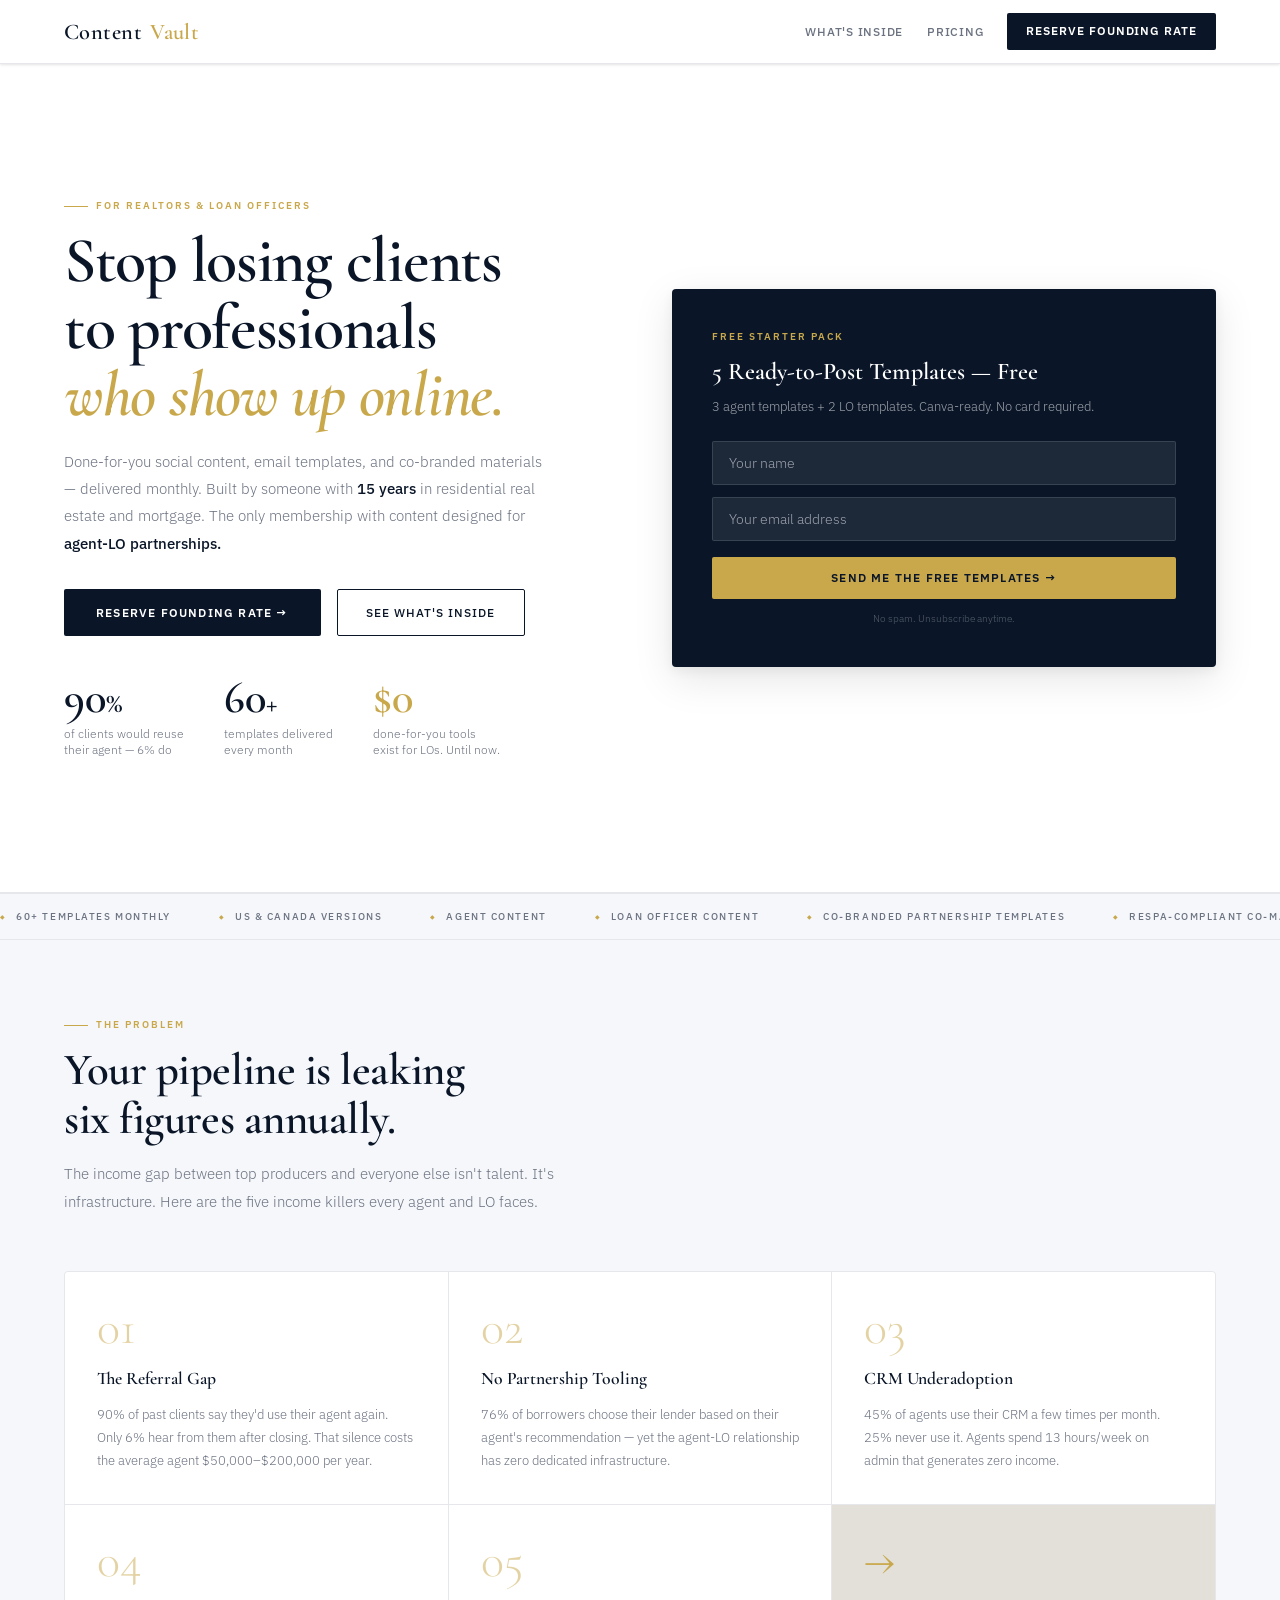
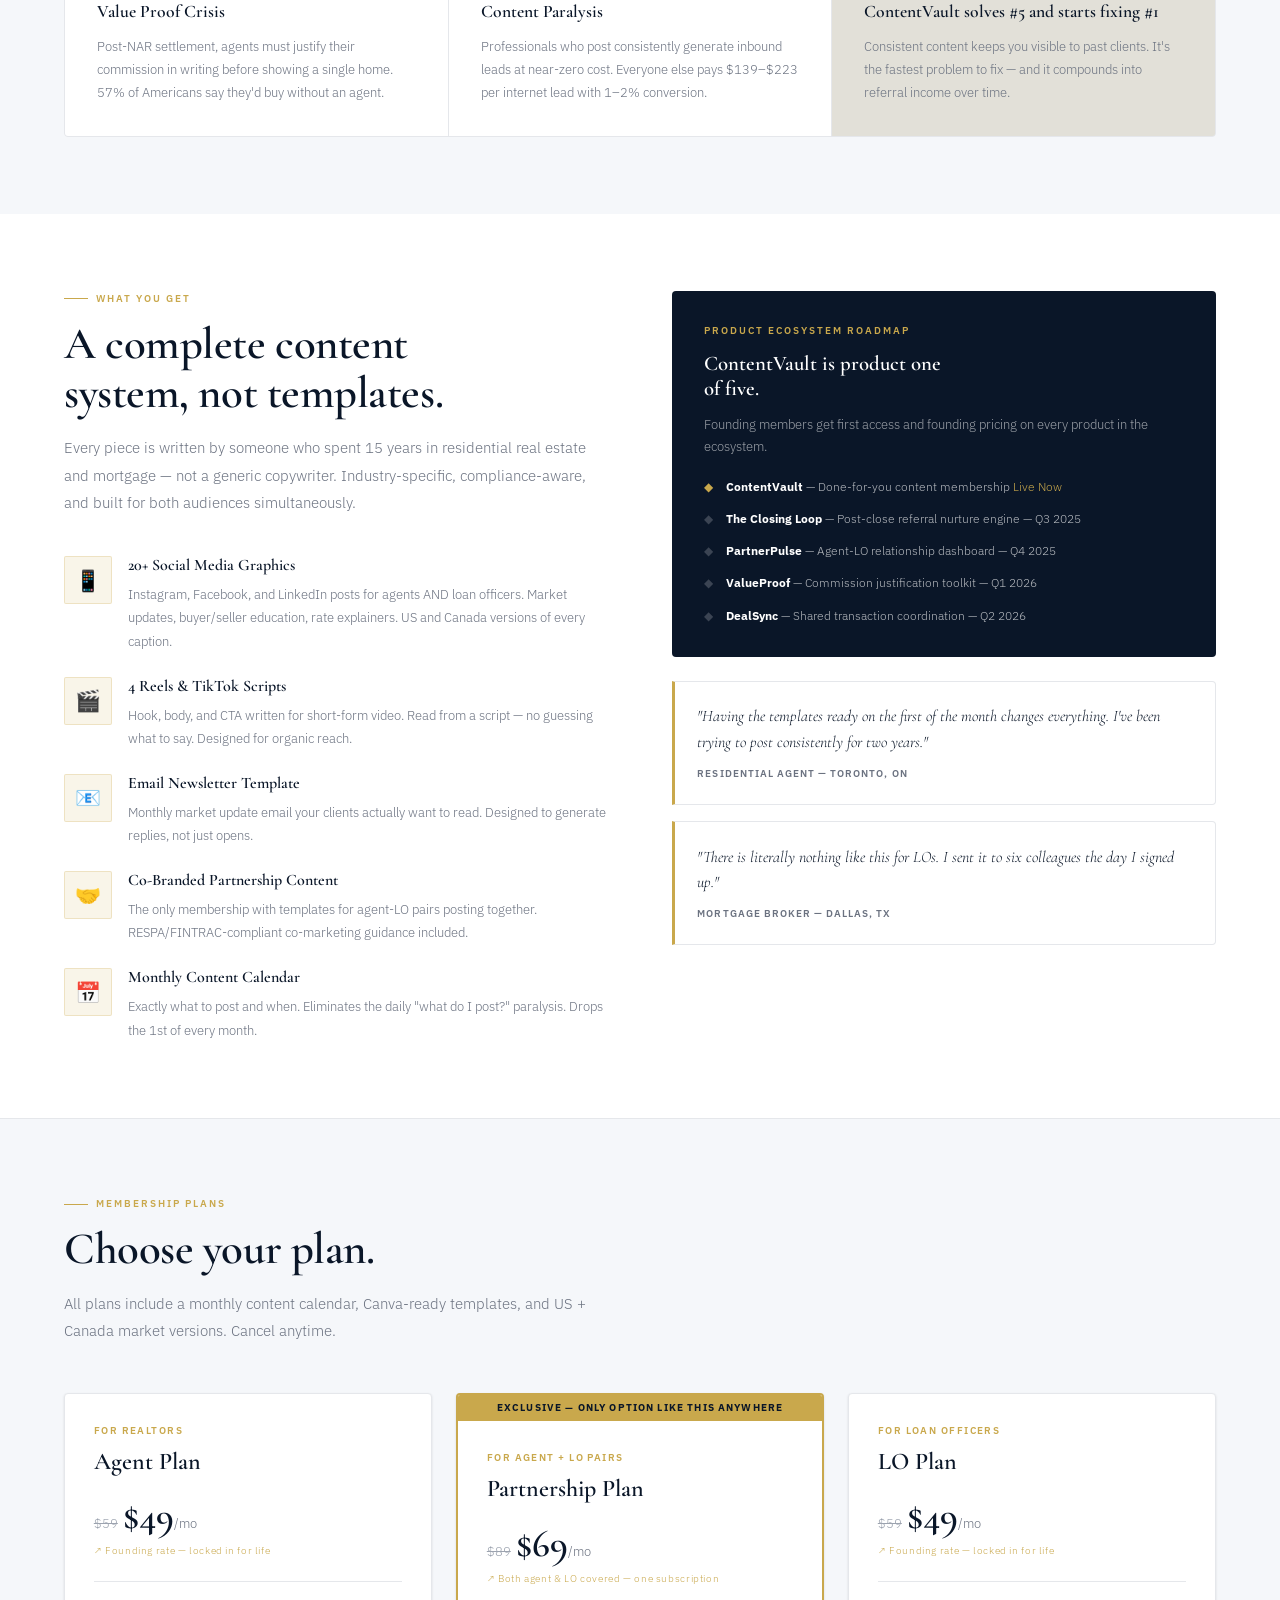
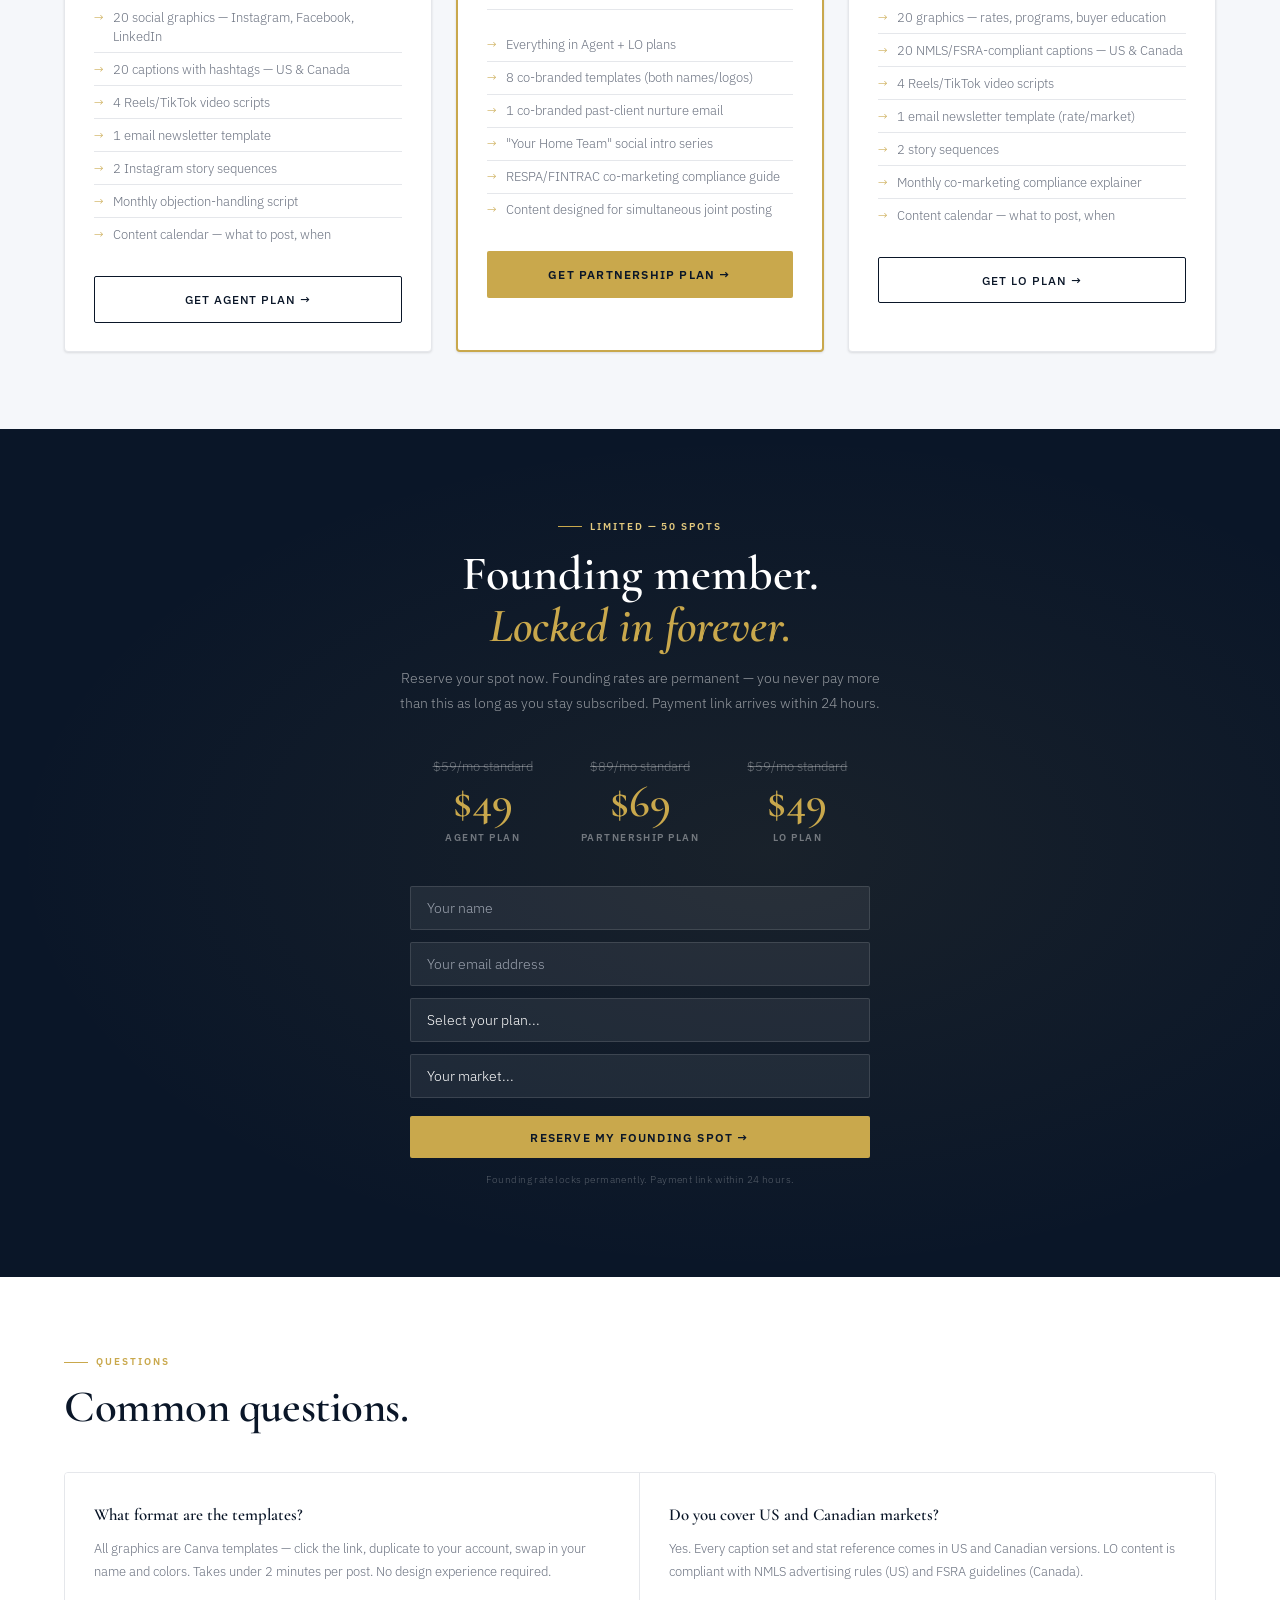
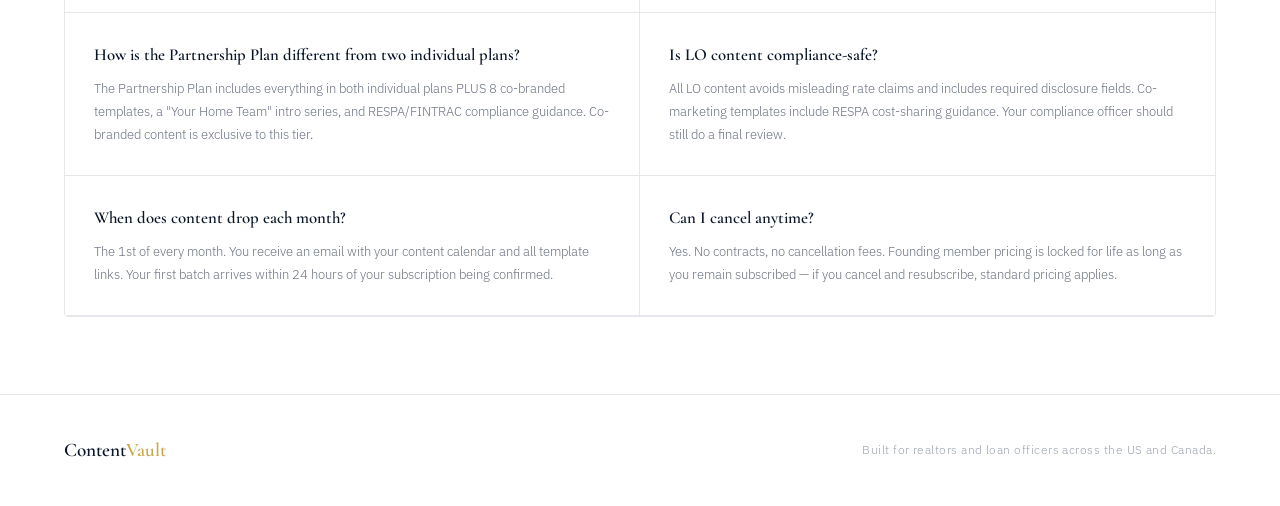
==== commit c91b7ead: "Redesign: white financial/real estate aesthetic — Cormorant Garamond + IBM Plex, navy/gold palette, " ====
--- a/index.html
+++ b/index.html
@@ -3,1334 +3,405 @@
 <head>
   <meta charset="UTF-8"/>
   <meta name="viewport" content="width=device-width, initial-scale=1.0"/>
-  <title>ContentVault — The Content Engine for Realtors & Loan Officers</title>
-  <!-- build: 1777339330 -->
-  <link rel="preconnect" href="https://fonts.googleapis.com"/>
-  <link rel="preconnect" href="https://fonts.gstatic.com" crossorigin/>
-  <link href="https://fonts.googleapis.com/css2?family=Syne:wght@400;600;700;800&family=DM+Mono:ital,wght@0,300;0,400;1,300&family=Instrument+Serif:ital@0;1&display=swap" rel="stylesheet"/>
-  <style>
-    :root {
-      --void: #060810;
-      --deep: #0D1320;
-      --surface: #111827;
-      --panel: #1A2235;
-      --border: rgba(255,255,255,0.07);
-      --amber: #F59E0B;
-      --amber-dim: rgba(245,158,11,0.15);
-      --amber-glow: rgba(245,158,11,0.4);
-      --electric: #38BDF8;
-      --electric-dim: rgba(56,189,248,0.1);
-      --white: #F8FAFC;
-      --gray: #94A3B8;
-      --gray-dim: #475569;
-      --red: #EF4444;
-    }
-
-    *, *::before, *::after { box-sizing: border-box; margin: 0; padding: 0; }
-    html { scroll-behavior: smooth; }
-
-    body {
-      background: var(--void);
-      color: var(--white);
-      font-family: 'DM Mono', monospace;
-      font-weight: 300;
-      line-height: 1.6;
-      overflow-x: hidden;
-    }
-
-    /* NOISE TEXTURE */
-    body::after {
-      content: '';
-      position: fixed;
-      inset: 0;
-      background-image: url("data:image/svg+xml,%3Csvg viewBox='0 0 200 200' xmlns='http://www.w3.org/2000/svg'%3E%3Cfilter id='n'%3E%3CfeTurbulence type='fractalNoise' baseFrequency='0.75' numOctaves='4' stitchTiles='stitch'/%3E%3C/filter%3E%3Crect width='100%25' height='100%25' filter='url(%23n)' opacity='0.03'/%3E%3C/svg%3E");
-      pointer-events: none;
-      z-index: 999;
-    }
-
-    /* GRID OVERLAY */
-    .grid-bg {
-      position: fixed;
-      inset: 0;
-      background-image:
-        linear-gradient(rgba(245,158,11,0.03) 1px, transparent 1px),
-        linear-gradient(90deg, rgba(245,158,11,0.03) 1px, transparent 1px);
-      background-size: 60px 60px;
-      pointer-events: none;
-      z-index: 0;
-    }
-
-    /* NAV */
-    nav {
-      position: fixed;
-      top: 0;
-      left: 0;
-      right: 0;
-      z-index: 100;
-      border-bottom: 1px solid var(--border);
-      background: rgba(6,8,16,0.85);
-      backdrop-filter: blur(20px);
-      display: flex;
-      align-items: center;
-      justify-content: space-between;
-      padding: 0 5vw;
-      height: 60px;
-    }
-
-    .logo {
-      font-family: 'Syne', sans-serif;
-      font-weight: 800;
-      font-size: 1.1rem;
-      letter-spacing: -0.02em;
-      color: var(--white);
-      text-decoration: none;
-      display: flex;
-      align-items: center;
-      gap: 0.5rem;
-    }
-
-    .logo-dot {
-      width: 8px;
-      height: 8px;
-      background: var(--amber);
-      border-radius: 50%;
-      animation: pulse 2s ease-in-out infinite;
-    }
-
-    @keyframes pulse {
-      0%, 100% { opacity: 1; transform: scale(1); }
-      50% { opacity: 0.5; transform: scale(0.8); }
-    }
-
-    .nav-badge {
-      font-size: 0.65rem;
-      letter-spacing: 0.15em;
-      color: var(--amber);
-      border: 1px solid var(--amber);
-      padding: 0.25rem 0.6rem;
-      border-radius: 2px;
-      cursor: pointer;
-      transition: background 0.2s;
-      text-decoration: none;
-    }
-
-    .nav-badge:hover { background: var(--amber-dim); }
-
-    /* HERO */
-    .hero {
-      min-height: 100vh;
-      display: grid;
-      grid-template-columns: 1fr 1fr;
-      align-items: center;
-      padding: 80px 5vw 5vw;
-      gap: 4vw;
-      position: relative;
-      z-index: 1;
-    }
-
-    .hero-left { padding-top: 2rem; }
-
-    .hero-tag {
-      display: inline-flex;
-      align-items: center;
-      gap: 0.5rem;
-      font-size: 0.65rem;
-      letter-spacing: 0.25em;
-      color: var(--electric);
-      text-transform: uppercase;
-      margin-bottom: 1.5rem;
-      border: 1px solid rgba(56,189,248,0.2);
-      padding: 0.3rem 0.8rem;
-      border-radius: 2px;
-      background: var(--electric-dim);
-    }
-
-    .hero-tag::before {
-      content: '';
-      width: 6px;
-      height: 6px;
-      background: var(--electric);
-      border-radius: 50%;
-      animation: pulse 1.5s ease-in-out infinite;
-    }
-
-    h1 {
-      font-family: 'Syne', sans-serif;
-      font-size: clamp(2.8rem, 5.5vw, 5rem);
-      font-weight: 800;
-      line-height: 0.95;
-      letter-spacing: -0.04em;
-      margin-bottom: 1.5rem;
-    }
-
-    h1 .line-amber { color: var(--amber); display: block; }
-    h1 .line-white { color: var(--white); display: block; }
-    h1 .line-dim { color: var(--gray-dim); display: block; font-style: italic; font-family: 'Instrument Serif', serif; font-weight: 400; }
-
-    .hero-desc {
-      font-size: 0.9rem;
-      color: var(--gray);
-      line-height: 1.8;
-      max-width: 480px;
-      margin-bottom: 2.5rem;
-    }
-
-    .hero-desc strong { color: var(--white); font-weight: 400; }
-
-    .hero-actions {
-      display: flex;
-      gap: 1rem;
-      flex-wrap: wrap;
-      margin-bottom: 3rem;
-    }
-
-    .btn-primary {
-      font-family: 'DM Mono', monospace;
-      font-size: 0.78rem;
-      letter-spacing: 0.1em;
-      text-transform: uppercase;
-      padding: 0.9rem 1.8rem;
-      background: var(--amber);
-      color: var(--void);
-      border: none;
-      border-radius: 2px;
-      cursor: pointer;
-      transition: background 0.2s, transform 0.15s;
-      font-weight: 400;
-      text-decoration: none;
-      display: inline-block;
-    }
-
-    .btn-primary:hover { background: #FCD34D; transform: translateY(-1px); }
-    .btn-primary:active { transform: translateY(0); }
-    .btn-primary:disabled { opacity: 0.5; cursor: not-allowed; transform: none; }
-
-    .btn-ghost {
-      font-family: 'DM Mono', monospace;
-      font-size: 0.78rem;
-      letter-spacing: 0.1em;
-      text-transform: uppercase;
-      padding: 0.9rem 1.8rem;
-      background: transparent;
-      color: var(--gray);
-      border: 1px solid var(--border);
-      border-radius: 2px;
-      cursor: pointer;
-      transition: border-color 0.2s, color 0.2s;
-      text-decoration: none;
-      display: inline-block;
-    }
-
-    .btn-ghost:hover { border-color: var(--gray); color: var(--white); }
-
-    .hero-proof {
-      display: flex;
-      gap: 2rem;
-      flex-wrap: wrap;
-    }
-
-    .proof-item { }
-
-    .proof-number {
-      font-family: 'Syne', sans-serif;
-      font-size: 1.8rem;
-      font-weight: 800;
-      color: var(--amber);
-      line-height: 1;
-      margin-bottom: 0.2rem;
-    }
-
-    .proof-label {
-      font-size: 0.65rem;
-      letter-spacing: 0.1em;
-      color: var(--gray-dim);
-      text-transform: uppercase;
-    }
-
-    /* HERO RIGHT — TERMINAL CARD */
-    .hero-terminal {
-      background: var(--deep);
-      border: 1px solid var(--border);
-      border-radius: 4px;
-      overflow: hidden;
-      animation: slideIn 0.8s ease both;
-    }
-
-    @keyframes slideIn {
-      from { opacity: 0; transform: translateX(24px); }
-      to { opacity: 1; transform: translateX(0); }
-    }
-
-    .terminal-bar {
-      background: var(--surface);
-      padding: 0.8rem 1rem;
-      display: flex;
-      align-items: center;
-      gap: 0.5rem;
-      border-bottom: 1px solid var(--border);
-    }
-
-    .dot { width: 10px; height: 10px; border-radius: 50%; }
-    .dot-r { background: #EF4444; }
-    .dot-y { background: #F59E0B; }
-    .dot-g { background: #22C55E; }
-
-    .terminal-title {
-      font-size: 0.65rem;
-      color: var(--gray-dim);
-      letter-spacing: 0.1em;
-      margin-left: auto;
-    }
-
-    .terminal-body {
-      padding: 1.5rem;
-    }
-
-    .terminal-label {
-      font-size: 0.6rem;
-      letter-spacing: 0.2em;
-      color: var(--amber);
-      text-transform: uppercase;
-      margin-bottom: 0.8rem;
-    }
-
-    .terminal-form input,
-    .terminal-form select {
-      width: 100%;
-      background: var(--panel);
-      border: 1px solid var(--border);
-      border-radius: 2px;
-      color: var(--white);
-      font-family: 'DM Mono', monospace;
-      font-size: 0.8rem;
-      padding: 0.7rem 0.9rem;
-      margin-bottom: 0.6rem;
-      outline: none;
-      transition: border-color 0.2s;
-      appearance: none;
-    }
-
-    .terminal-form input::placeholder { color: var(--gray-dim); }
-    .terminal-form input:focus,
-    .terminal-form select:focus { border-color: var(--amber); }
-    .terminal-form select option { background: var(--deep); }
-
-    .terminal-submit {
-      width: 100%;
-      padding: 0.8rem;
-      background: var(--amber);
-      color: var(--void);
-      border: none;
-      border-radius: 2px;
-      font-family: 'DM Mono', monospace;
-      font-size: 0.75rem;
-      letter-spacing: 0.12em;
-      text-transform: uppercase;
-      cursor: pointer;
-      transition: background 0.2s;
-      margin-top: 0.4rem;
-    }
-
-    .terminal-submit:hover { background: #FCD34D; }
-    .terminal-submit:disabled { opacity: 0.5; cursor: not-allowed; }
-
-    .terminal-note {
-      font-size: 0.6rem;
-      color: var(--gray-dim);
-      text-align: center;
-      margin-top: 0.7rem;
-      letter-spacing: 0.05em;
-    }
-
-    .terminal-success {
-      display: none;
-      text-align: center;
-      padding: 1.5rem 0;
-    }
-
-    .success-icon {
-      font-size: 2rem;
-      margin-bottom: 0.5rem;
-    }
-
-    .success-text {
-      font-size: 0.85rem;
-      color: var(--white);
-      margin-bottom: 0.3rem;
-    }
-
-    .success-sub {
-      font-size: 0.7rem;
-      color: var(--gray-dim);
-    }
-
-    /* TICKER */
-    .ticker-wrap {
-      border-top: 1px solid var(--border);
-      border-bottom: 1px solid var(--border);
-      overflow: hidden;
-      background: var(--deep);
-      padding: 0.9rem 0;
-      position: relative;
-      z-index: 1;
-    }
-
-    .ticker-inner {
-      display: flex;
-      gap: 3rem;
-      animation: ticker 35s linear infinite;
-      white-space: nowrap;
-    }
-
-    @keyframes ticker { from { transform: translateX(0); } to { transform: translateX(-50%); } }
-
-    .ticker-item {
-      font-size: 0.65rem;
-      letter-spacing: 0.2em;
-      text-transform: uppercase;
-      color: var(--gray-dim);
-      flex-shrink: 0;
-      display: flex;
-      align-items: center;
-      gap: 0.6rem;
-    }
-
-    .ticker-item::before { content: '◆'; color: var(--amber); font-size: 0.4rem; }
-
-    /* SECTIONS */
-    .section {
-      padding: 8vw 5vw;
-      position: relative;
-      z-index: 1;
-    }
-
-    .section-tag {
-      font-size: 0.6rem;
-      letter-spacing: 0.25em;
-      color: var(--amber);
-      text-transform: uppercase;
-      margin-bottom: 0.8rem;
-      display: flex;
-      align-items: center;
-      gap: 0.5rem;
-    }
-
-    .section-tag::before { content: '//'; color: var(--gray-dim); }
-
-    h2 {
-      font-family: 'Syne', sans-serif;
-      font-size: clamp(2rem, 4vw, 3.2rem);
-      font-weight: 800;
-      letter-spacing: -0.03em;
-      line-height: 1.05;
-      margin-bottom: 1rem;
-    }
-
-    .section-intro {
-      font-size: 0.9rem;
-      color: var(--gray);
-      max-width: 560px;
-      line-height: 1.8;
-      margin-bottom: 4rem;
-    }
-
-    /* PROBLEM GRID */
-    .problem-grid {
-      display: grid;
-      grid-template-columns: repeat(3, 1fr);
-      gap: 1px;
-      background: var(--border);
-      border: 1px solid var(--border);
-      margin-bottom: 0;
-    }
-
-    .problem-card {
-      background: var(--deep);
-      padding: 2rem;
-      transition: background 0.2s;
-      position: relative;
-      overflow: hidden;
-    }
-
-    .problem-card:hover { background: var(--panel); }
-
-    .problem-card::before {
-      content: '';
-      position: absolute;
-      top: 0;
-      left: 0;
-      right: 0;
-      height: 2px;
-      background: var(--amber);
-      transform: scaleX(0);
-      transition: transform 0.3s;
-      transform-origin: left;
-    }
-
-    .problem-card:hover::before { transform: scaleX(1); }
-
-    .problem-number {
-      font-family: 'Syne', sans-serif;
-      font-size: 3rem;
-      font-weight: 800;
-      color: var(--amber);
-      line-height: 1;
-      margin-bottom: 0.5rem;
-      opacity: 0.6;
-    }
-
-    .problem-title {
-      font-family: 'Syne', sans-serif;
-      font-size: 1rem;
-      font-weight: 700;
-      margin-bottom: 0.6rem;
-      line-height: 1.3;
-    }
-
-    .problem-desc {
-      font-size: 0.78rem;
-      color: var(--gray);
-      line-height: 1.7;
-    }
-
-    .problem-stat {
-      margin-top: 1rem;
-      font-size: 0.65rem;
-      color: var(--amber);
-      letter-spacing: 0.1em;
-      border-top: 1px solid var(--border);
-      padding-top: 0.8rem;
-    }
-
-    /* SOLUTION SECTION */
-    .solution-wrap {
-      display: grid;
-      grid-template-columns: 1fr 1fr;
-      gap: 4vw;
-      align-items: start;
-    }
-
-    .solution-list {
-      display: flex;
-      flex-direction: column;
-      gap: 1.5rem;
-    }
-
-    .solution-item {
-      display: grid;
-      grid-template-columns: 48px 1fr;
-      gap: 1rem;
-      align-items: start;
-    }
-
-    .solution-icon {
-      width: 48px;
-      height: 48px;
-      background: var(--amber-dim);
-      border: 1px solid rgba(245,158,11,0.2);
-      border-radius: 2px;
-      display: flex;
-      align-items: center;
-      justify-content: center;
-      font-size: 1.2rem;
-      flex-shrink: 0;
-    }
-
-    .solution-title {
-      font-family: 'Syne', sans-serif;
-      font-size: 0.95rem;
-      font-weight: 700;
-      margin-bottom: 0.3rem;
-    }
-
-    .solution-desc {
-      font-size: 0.78rem;
-      color: var(--gray);
-      line-height: 1.7;
-    }
-
-    /* AI PANEL */
-    .ai-panel {
-      background: var(--deep);
-      border: 1px solid var(--border);
-      border-radius: 4px;
-      padding: 2rem;
-      position: sticky;
-      top: 80px;
-    }
-
-    .ai-panel-tag {
-      font-size: 0.6rem;
-      letter-spacing: 0.2em;
-      color: var(--electric);
-      text-transform: uppercase;
-      margin-bottom: 1rem;
-      display: flex;
-      align-items: center;
-      gap: 0.4rem;
-    }
-
-    .ai-panel-tag::before {
-      content: '';
-      width: 6px;
-      height: 6px;
-      background: var(--electric);
-      border-radius: 50%;
-      animation: pulse 1.5s ease-in-out infinite;
-    }
-
-    .ai-panel h3 {
-      font-family: 'Syne', sans-serif;
-      font-size: 1.3rem;
-      font-weight: 800;
-      margin-bottom: 1rem;
-      line-height: 1.2;
-    }
-
-    .ai-feature {
-      display: flex;
-      align-items: flex-start;
-      gap: 0.8rem;
-      padding: 0.8rem 0;
-      border-bottom: 1px solid var(--border);
-      font-size: 0.78rem;
-      color: var(--gray);
-      line-height: 1.6;
-    }
-
-    .ai-feature:last-of-type { border-bottom: none; }
-
-    .ai-check {
-      color: var(--amber);
-      flex-shrink: 0;
-      font-size: 0.7rem;
-      margin-top: 0.2rem;
-    }
-
-    /* PLANS */
-    .plans-grid {
-      display: grid;
-      grid-template-columns: repeat(3, 1fr);
-      gap: 1rem;
-    }
-
-    .plan-card {
-      background: var(--deep);
-      border: 1px solid var(--border);
-      border-radius: 4px;
-      overflow: hidden;
-      transition: border-color 0.2s, transform 0.2s;
-    }
-
-    .plan-card:hover { border-color: rgba(245,158,11,0.3); transform: translateY(-2px); }
-    .plan-card.featured { border-color: var(--amber); }
-
-    .plan-badge {
-      background: var(--amber);
-      color: var(--void);
-      font-size: 0.6rem;
-      letter-spacing: 0.15em;
-      text-transform: uppercase;
-      padding: 0.3rem 1rem;
-      text-align: center;
-      font-weight: 700;
-    }
-
-    .plan-body { padding: 1.8rem; }
-
-    .plan-role {
-      font-size: 0.6rem;
-      letter-spacing: 0.2em;
-      color: var(--amber);
-      text-transform: uppercase;
-      margin-bottom: 0.4rem;
-    }
-
-    .plan-name {
-      font-family: 'Syne', sans-serif;
-      font-size: 1.2rem;
-      font-weight: 800;
-      margin-bottom: 1rem;
-    }
-
-    .plan-price-wrap {
-      display: flex;
-      align-items: baseline;
-      gap: 0.3rem;
-      margin-bottom: 0.3rem;
-    }
-
-    .plan-was {
-      font-size: 0.75rem;
-      color: var(--gray-dim);
-      text-decoration: line-through;
-    }
-
-    .plan-price {
-      font-family: 'Syne', sans-serif;
-      font-size: 2.2rem;
-      font-weight: 800;
-      color: var(--amber);
-      line-height: 1;
-    }
-
-    .plan-period {
-      font-size: 0.75rem;
-      color: var(--gray-dim);
-    }
-
-    .plan-founding {
-      font-size: 0.62rem;
-      color: var(--electric);
-      letter-spacing: 0.08em;
-      margin-bottom: 1.4rem;
-    }
-
-    .plan-divider {
-      height: 1px;
-      background: var(--border);
-      margin: 1.2rem 0;
-    }
-
-    .plan-features {
-      list-style: none;
-      margin-bottom: 1.6rem;
-    }
-
-    .plan-features li {
-      font-size: 0.75rem;
-      color: var(--gray);
-      padding: 0.4rem 0;
-      display: flex;
-      gap: 0.6rem;
-      align-items: flex-start;
-      line-height: 1.5;
-      border-bottom: 1px solid var(--border);
-    }
-
-    .plan-features li:last-child { border-bottom: none; }
-    .plan-features li::before { content: '→'; color: var(--amber); flex-shrink: 0; }
-
-    .btn-plan {
-      width: 100%;
-      padding: 0.8rem;
-      font-family: 'DM Mono', monospace;
-      font-size: 0.72rem;
-      letter-spacing: 0.12em;
-      text-transform: uppercase;
-      border-radius: 2px;
-      cursor: pointer;
-      transition: all 0.2s;
-      text-decoration: none;
-      display: block;
-      text-align: center;
-    }
-
-    .btn-plan-outline {
-      background: transparent;
-      color: var(--gray);
-      border: 1px solid var(--border);
-    }
-    .btn-plan-outline:hover { border-color: var(--amber); color: var(--amber); }
-
-    .btn-plan-amber {
-      background: var(--amber);
-      color: var(--void);
-      border: 1px solid var(--amber);
-    }
-    .btn-plan-amber:hover { background: #FCD34D; }
-
-    /* FOUNDING SECTION */
-    .founding-section {
-      background: var(--deep);
-      border-top: 1px solid var(--border);
-      border-bottom: 1px solid var(--border);
-      padding: 8vw 5vw;
-      position: relative;
-      z-index: 1;
-      text-align: center;
-    }
-
-    .founding-section::before {
-      content: '';
-      position: absolute;
-      inset: 0;
-      background: radial-gradient(ellipse at center, rgba(245,158,11,0.05) 0%, transparent 70%);
-      pointer-events: none;
-    }
-
-    .founding-section h2 { margin-bottom: 0.5rem; }
-
-    .founding-section h2 em {
-      font-style: italic;
-      font-family: 'Instrument Serif', serif;
-      font-weight: 400;
-      color: var(--amber);
-    }
-
-    .founding-sub {
-      font-size: 0.85rem;
-      color: var(--gray);
-      max-width: 500px;
-      margin: 0 auto 2.5rem;
-      line-height: 1.8;
-    }
-
-    .founding-prices {
-      display: flex;
-      justify-content: center;
-      gap: 3rem;
-      margin-bottom: 3rem;
-      flex-wrap: wrap;
-    }
-
-    .founding-price {
-      text-align: center;
-    }
-
-    .founding-was {
-      font-size: 0.75rem;
-      color: var(--gray-dim);
-      text-decoration: line-through;
-      margin-bottom: 0.2rem;
-    }
-
-    .founding-amount {
-      font-family: 'Syne', sans-serif;
-      font-size: 2.5rem;
-      font-weight: 800;
-      color: var(--amber);
-      line-height: 1;
-    }
-
-    .founding-tier {
-      font-size: 0.6rem;
-      letter-spacing: 0.15em;
-      color: var(--gray-dim);
-      text-transform: uppercase;
-      margin-top: 0.3rem;
-    }
-
-    .founding-form {
-      max-width: 460px;
-      margin: 0 auto;
-      text-align: left;
-    }
-
-    .founding-form input,
-    .founding-form select {
-      width: 100%;
-      background: var(--panel);
-      border: 1px solid var(--border);
-      border-radius: 2px;
-      color: var(--white);
-      font-family: 'DM Mono', monospace;
-      font-size: 0.8rem;
-      padding: 0.8rem 1rem;
-      margin-bottom: 0.6rem;
-      outline: none;
-      transition: border-color 0.2s;
-      appearance: none;
-    }
-
-    .founding-form input::placeholder { color: var(--gray-dim); }
-    .founding-form input:focus,
-    .founding-form select:focus { border-color: var(--amber); }
-    .founding-form select option { background: var(--deep); }
-
-    .founding-deadline {
-      font-size: 0.65rem;
-      color: var(--gray-dim);
-      text-align: center;
-      margin-top: 0.8rem;
-      letter-spacing: 0.05em;
-    }
-
-    .founding-success {
-      display: none;
-      text-align: center;
-      padding: 2rem 0;
-    }
-
-    /* FAQ */
-    .faq-grid {
-      display: grid;
-      grid-template-columns: 1fr 1fr;
-      gap: 0;
-      border: 1px solid var(--border);
-    }
-
-    .faq-item {
-      padding: 1.8rem;
-      border-bottom: 1px solid var(--border);
-      background: var(--deep);
-      transition: background 0.2s;
-    }
-
-    .faq-item:hover { background: var(--panel); }
-    .faq-item:nth-child(odd) { border-right: 1px solid var(--border); }
-
-    .faq-q {
-      font-family: 'Syne', sans-serif;
-      font-size: 0.9rem;
-      font-weight: 700;
-      margin-bottom: 0.6rem;
-      color: var(--white);
-    }
-
-    .faq-a {
-      font-size: 0.78rem;
-      color: var(--gray);
-      line-height: 1.7;
-    }
-
-    /* FOOTER */
-    footer {
-      border-top: 1px solid var(--border);
-      padding: 2rem 5vw;
-      display: flex;
-      align-items: center;
-      justify-content: space-between;
-      position: relative;
-      z-index: 1;
-    }
-
-    .footer-logo {
-      font-family: 'Syne', sans-serif;
-      font-weight: 800;
-      font-size: 1rem;
-      color: var(--white);
-    }
-
-    .footer-note {
-      font-size: 0.65rem;
-      color: var(--gray-dim);
-      letter-spacing: 0.05em;
-    }
-
-    /* TOAST */
-    .toast {
-      position: fixed;
-      bottom: 2rem;
-      right: 2rem;
-      background: var(--panel);
-      color: var(--white);
-      padding: 1rem 1.4rem;
-      border-radius: 4px;
-      font-size: 0.78rem;
-      border-left: 3px solid var(--amber);
-      opacity: 0;
-      transform: translateY(8px);
-      transition: opacity 0.3s, transform 0.3s;
-      z-index: 9000;
-      max-width: 280px;
-      font-family: 'DM Mono', monospace;
-    }
-
-    .toast.show { opacity: 1; transform: translateY(0); }
-
-    /* ANIMATIONS */
-    .fade-up {
-      opacity: 0;
-      transform: translateY(20px);
-      animation: fadeUp 0.7s ease forwards;
-    }
-
-    @keyframes fadeUp {
-      to { opacity: 1; transform: translateY(0); }
-    }
-
-    .delay-1 { animation-delay: 0.1s; }
-    .delay-2 { animation-delay: 0.2s; }
-    .delay-3 { animation-delay: 0.3s; }
-
-    /* RESPONSIVE */
-    @media (max-width: 900px) {
-      .hero { grid-template-columns: 1fr; min-height: auto; padding-top: 100px; }
-      .problem-grid { grid-template-columns: 1fr; }
-      .solution-wrap { grid-template-columns: 1fr; }
-      .plans-grid { grid-template-columns: 1fr; max-width: 400px; }
-      .faq-grid { grid-template-columns: 1fr; }
-      .faq-item:nth-child(odd) { border-right: none; }
-      footer { flex-direction: column; gap: 0.8rem; text-align: center; }
-    }
-  </style>
+  <title>ContentVault — Professional Content for Realtors & Loan Officers</title>
+  <!-- build: 1777442192 -->
+  <link rel="stylesheet" href="styles.css"/>
 </head>
 <body>
-<div class="grid-bg"></div>
 
 <!-- NAV -->
-<nav>
-  <a href="#" class="logo">
-    <span class="logo-dot"></span>
-    ContentVault
-  </a>
-  <a href="#founding" class="nav-badge">Founding Pricing →</a>
+<nav class="cv-nav">
+  <a href="#" class="cv-nav-logo">Content<span>Vault</span></a>
+  <div class="cv-nav-links">
+    <a href="#solution" class="cv-nav-link">What's Inside</a>
+    <a href="#pricing" class="cv-nav-link">Pricing</a>
+    <a href="#founding" class="cv-nav-cta">Reserve Founding Rate</a>
+  </div>
 </nav>
 
 <!-- HERO -->
-<section class="hero">
-  <div class="hero-left">
-    <div class="hero-tag fade-up">AI-Powered Content Engine</div>
-    <h1 class="fade-up delay-1">
-      <span class="line-dim">Stop losing clients</span>
-      <span class="line-white">to agents who</span>
-      <span class="line-amber">show up online.</span>
-    </h1>
-    <p class="hero-desc fade-up delay-2">
-      Done-for-you social content, email templates, and co-branded materials for <strong>realtors and loan officers</strong> — delivered monthly. Built by someone with <strong>15 years</strong> in residential real estate and mortgage. The only membership with content designed for <strong>agent-LO partnerships.</strong>
-    </p>
-    <div class="hero-actions fade-up delay-3">
-      <a href="#founding" class="btn-primary">Lock In Founding Rate →</a>
-      <a href="#solution" class="btn-ghost">See What's Inside</a>
-    </div>
-    <div class="hero-proof fade-up delay-3">
-      <div class="proof-item">
-        <div class="proof-number">90%</div>
-        <div class="proof-label">Clients would reuse<br/>their agent — 6% do</div>
-      </div>
-      <div class="proof-item">
-        <div class="proof-number">60+</div>
-        <div class="proof-label">Templates<br/>per month</div>
-      </div>
-      <div class="proof-item">
-        <div class="proof-number">$0</div>
-        <div class="proof-label">Tools like this<br/>for LOs. Until now.</div>
-      </div>
-    </div>
-  </div>
-
-  <!-- LEAD MAGNET TERMINAL -->
-  <div class="hero-terminal fade-up delay-2">
-    <div class="terminal-bar">
-      <div class="dot dot-r"></div>
-      <div class="dot dot-y"></div>
-      <div class="dot dot-g"></div>
-      <div class="terminal-title">FREE_STARTER_PACK.zip</div>
-    </div>
-    <div class="terminal-body">
-      <div class="terminal-label">→ Get 5 Free Templates Instantly</div>
-      <p style="font-size:0.75rem; color:var(--gray); margin-bottom:1rem; line-height:1.6;">3 agent templates + 2 LO templates. Canva-ready. No card required. See exactly what members get every month.</p>
-      <form class="terminal-form" id="leadForm">
-        <input type="text" name="name" placeholder="Your name" required/>
-        <input type="email" name="email" placeholder="Your email address" required/>
-        <button type="submit" class="terminal-submit" id="leadBtn">→ Send Me The Free Templates</button>
-        <p class="terminal-note">No spam. Unsubscribe anytime.</p>
+<section style="background: var(--white); border-bottom: 1px solid var(--gray-border);">
+  <div class="cv-hero">
+    <div class="hero-left">
+      <div class="cv-section-tag">For Realtors & Loan Officers</div>
+      <h1 class="cv-h1">
+        Stop losing clients<br/>
+        to professionals<br/>
+        <em style="font-style:italic; color: var(--gold);">who show up online.</em>
+      </h1>
+      <p class="cv-body" style="max-width: 480px; margin-bottom: 2rem;">
+        Done-for-you social content, email templates, and co-branded materials — delivered monthly. Built by someone with <strong style="color: var(--navy); font-weight: 500;">15 years</strong> in residential real estate and mortgage. The only membership with content designed for <strong style="color: var(--navy); font-weight: 500;">agent-LO partnerships.</strong>
+      </p>
+      <div style="display: flex; gap: 1rem; flex-wrap: wrap; margin-bottom: 2.5rem;">
+        <a href="#founding" class="btn-navy">Reserve Founding Rate →</a>
+        <a href="#solution" class="btn-outline">See What's Inside</a>
+      </div>
+      <div class="cv-proof">
+        <div>
+          <div class="cv-stat-value">90<span style="font-size:1.8rem;">%</span></div>
+          <div style="font-size:0.72rem; color: var(--gray); margin-top:0.3rem; line-height:1.4;">of clients would reuse<br/>their agent — 6% do</div>
+        </div>
+        <div>
+          <div class="cv-stat-value">60<span style="font-size:1.8rem;">+</span></div>
+          <div style="font-size:0.72rem; color: var(--gray); margin-top:0.3rem; line-height:1.4;">templates delivered<br/>every month</div>
+        </div>
+        <div>
+          <div class="cv-stat-value gold">$0</div>
+          <div style="font-size:0.72rem; color: var(--gray); margin-top:0.3rem; line-height:1.4;">done-for-you tools<br/>exist for LOs. Until now.</div>
+        </div>
+      </div>
+    </div>
+
+    <!-- LEAD MAGNET FORM -->
+    <div class="cv-hero-right">
+      <div style="font-size:0.62rem; font-weight:600; letter-spacing:0.2em; text-transform:uppercase; color: var(--gold); margin-bottom:0.8rem;">Free Starter Pack</div>
+      <h3 style="font-family:'Cormorant Garamond',serif; font-size:1.5rem; font-weight:600; color:var(--white); margin-bottom:0.5rem; line-height:1.2;">5 Ready-to-Post Templates — Free</h3>
+      <p style="font-size:0.83rem; color:rgba(255,255,255,0.6); margin-bottom:1.5rem; line-height:1.7;">3 agent templates + 2 LO templates. Canva-ready. No card required.</p>
+      <form id="leadForm">
+        <input type="text" name="name" class="cv-input" placeholder="Your name" required style="background:rgba(255,255,255,0.08); border-color:rgba(255,255,255,0.12); color:var(--white);"/>
+        <input type="email" name="email" class="cv-input" placeholder="Your email address" required style="background:rgba(255,255,255,0.08); border-color:rgba(255,255,255,0.12); color:var(--white);"/>
+        <button type="submit" class="btn-gold" id="leadBtn" style="width:100%; margin-top:0.2rem;">Send Me The Free Templates →</button>
+        <p style="font-size:0.65rem; color:rgba(255,255,255,0.3); text-align:center; margin-top:0.7rem;">No spam. Unsubscribe anytime.</p>
       </form>
-      <div class="terminal-success" id="leadSuccess">
-        <div class="success-icon">✓</div>
-        <div class="success-text">Templates on the way.</div>
-        <div class="success-sub">Check your inbox in the next few minutes.</div>
+      <div id="leadSuccess" style="display:none; text-align:center; padding:1.5rem 0;">
+        <div style="font-size:2rem; margin-bottom:0.5rem; color:var(--gold);">✓</div>
+        <p style="color:rgba(255,255,255,0.85); font-size:0.95rem;">Check your inbox — templates on the way.</p>
       </div>
     </div>
   </div>
 </section>
 
 <!-- TICKER -->
-<div class="ticker-wrap">
-  <div class="ticker-inner" id="ticker">
-    <span class="ticker-item">60+ templates monthly</span>
-    <span class="ticker-item">US & Canada versions</span>
-    <span class="ticker-item">Agent content</span>
-    <span class="ticker-item">Loan officer content</span>
-    <span class="ticker-item">Co-branded partnership templates</span>
-    <span class="ticker-item">RESPA-compliant co-marketing</span>
-    <span class="ticker-item">Canva-ready</span>
-    <span class="ticker-item">Monthly content calendar</span>
-    <span class="ticker-item">Reels & TikTok scripts</span>
-    <span class="ticker-item">Email newsletter templates</span>
-    <span class="ticker-item">Built by industry veterans</span>
-    <span class="ticker-item">60+ templates monthly</span>
-    <span class="ticker-item">US & Canada versions</span>
-    <span class="ticker-item">Agent content</span>
-    <span class="ticker-item">Loan officer content</span>
-    <span class="ticker-item">Co-branded partnership templates</span>
-    <span class="ticker-item">RESPA-compliant co-marketing</span>
-    <span class="ticker-item">Canva-ready</span>
-    <span class="ticker-item">Monthly content calendar</span>
-    <span class="ticker-item">Reels & TikTok scripts</span>
-    <span class="ticker-item">Email newsletter templates</span>
-    <span class="ticker-item">Built by industry veterans</span>
+<div class="cv-ticker">
+  <div class="cv-ticker-inner">
+    <span class="cv-ticker-item">60+ Templates Monthly</span>
+    <span class="cv-ticker-item">US & Canada Versions</span>
+    <span class="cv-ticker-item">Agent Content</span>
+    <span class="cv-ticker-item">Loan Officer Content</span>
+    <span class="cv-ticker-item">Co-Branded Partnership Templates</span>
+    <span class="cv-ticker-item">RESPA-Compliant Co-Marketing</span>
+    <span class="cv-ticker-item">Canva-Ready</span>
+    <span class="cv-ticker-item">Monthly Content Calendar</span>
+    <span class="cv-ticker-item">Reels & TikTok Scripts</span>
+    <span class="cv-ticker-item">Email Newsletter Templates</span>
+    <span class="cv-ticker-item">Built by Industry Veterans</span>
+    <span class="cv-ticker-item">60+ Templates Monthly</span>
+    <span class="cv-ticker-item">US & Canada Versions</span>
+    <span class="cv-ticker-item">Agent Content</span>
+    <span class="cv-ticker-item">Loan Officer Content</span>
+    <span class="cv-ticker-item">Co-Branded Partnership Templates</span>
+    <span class="cv-ticker-item">RESPA-Compliant Co-Marketing</span>
+    <span class="cv-ticker-item">Canva-Ready</span>
+    <span class="cv-ticker-item">Monthly Content Calendar</span>
+    <span class="cv-ticker-item">Reels & TikTok Scripts</span>
+    <span class="cv-ticker-item">Email Newsletter Templates</span>
+    <span class="cv-ticker-item">Built by Industry Veterans</span>
   </div>
 </div>
 
 <!-- PROBLEM -->
-<section class="section">
-  <div class="section-tag">The Problem</div>
-  <h2>Your pipeline is<br/>leaking six figures.</h2>
-  <p class="section-intro">The income gap between top producers and everyone else isn't talent. It's infrastructure. Here are the five income killers every agent and LO faces — and why content is the first domino.</p>
-
-  <div class="problem-grid">
-    <div class="problem-card">
-      <div class="problem-number">01</div>
-      <div class="problem-title">The Referral Gap</div>
-      <div class="problem-desc">90% of past clients say they'd use their agent again. Only 6% hear from them after closing. That silence costs the average agent $50,000–$200,000 per year in lost referral income.</div>
-      <div class="problem-stat">↗ Primary income killer across both professions</div>
-    </div>
-    <div class="problem-card">
-      <div class="problem-number">02</div>
-      <div class="problem-title">No Partnership Tooling</div>
-      <div class="problem-desc">76% of borrowers choose their lender based on their agent's recommendation — yet the agent-LO relationship has zero dedicated infrastructure. It runs on group chats and coffee meetings.</div>
-      <div class="problem-stat">↗ 60% of loans experience at least one critical error</div>
-    </div>
-    <div class="problem-card">
-      <div class="problem-number">03</div>
-      <div class="problem-title">CRM Underadoption</div>
-      <div class="problem-desc">45% of agents use their CRM a few times per month. 25% never use it. The tools exist. The habit doesn't. Agents spend 13 hours/week on admin that generates zero income.</div>
-      <div class="problem-stat">↗ $11,000+ average cost per loan origination</div>
-    </div>
-    <div class="problem-card">
-      <div class="problem-number">04</div>
-      <div class="problem-title">Value Proof Crisis</div>
-      <div class="problem-desc">Post-NAR settlement, agents must justify their commission in writing before showing a single home. 57% of Americans say they'd buy without an agent. The profession is under attack.</div>
-      <div class="problem-stat">↗ 86% of agents lacked buyer representation agreements</div>
-    </div>
-    <div class="problem-card">
-      <div class="problem-number">05</div>
-      <div class="problem-title">Content Paralysis</div>
-      <div class="problem-desc">Agents who post consistently generate inbound leads at near-zero cost. Everyone else pays $139–$223 per internet lead with a 1–2% conversion rate. There's no excuse to be invisible online.</div>
-      <div class="problem-stat">↗ Zero done-for-you content tools exist for LOs</div>
-    </div>
-    <div class="problem-card" style="background: var(--panel);">
-      <div class="problem-number" style="opacity:1; font-size:2rem;">→</div>
-      <div class="problem-title">ContentVault solves problem #5 — and starts fixing #1</div>
-      <div class="problem-desc">Consistent content keeps you visible to past clients, reducing referral loss. It's not the complete solution to every income killer — but it's the fastest one to implement, and it compounds.</div>
-      <div class="problem-stat" style="color: var(--electric);">↗ Products 2–5 of the ecosystem launching in 2025–26</div>
+<section class="cv-section" style="background: var(--off-white);">
+  <div style="max-width:1200px; margin:0 auto;">
+    <div class="cv-section-tag">The Problem</div>
+    <h2 class="cv-h2">Your pipeline is leaking<br/>six figures annually.</h2>
+    <p class="cv-body" style="max-width:560px; margin-bottom:3.5rem;">The income gap between top producers and everyone else isn't talent. It's infrastructure. Here are the five income killers every agent and LO faces.</p>
+
+    <div style="display:grid; grid-template-columns: repeat(3, 1fr); gap:1px; background:var(--gray-border); border:1px solid var(--gray-border); border-radius:4px; overflow:hidden;">
+      <div style="background:var(--white); padding:2rem;">
+        <div style="font-family:'Cormorant Garamond',serif; font-size:3rem; font-weight:300; color:var(--gold); opacity:0.5; line-height:1; margin-bottom:0.8rem;">01</div>
+        <div style="font-family:'Cormorant Garamond',serif; font-size:1.1rem; font-weight:600; color:var(--navy); margin-bottom:0.6rem;">The Referral Gap</div>
+        <div class="cv-body" style="font-size:0.8rem;">90% of past clients say they'd use their agent again. Only 6% hear from them after closing. That silence costs the average agent $50,000–$200,000 per year.</div>
+      </div>
+      <div style="background:var(--white); padding:2rem;">
+        <div style="font-family:'Cormorant Garamond',serif; font-size:3rem; font-weight:300; color:var(--gold); opacity:0.5; line-height:1; margin-bottom:0.8rem;">02</div>
+        <div style="font-family:'Cormorant Garamond',serif; font-size:1.1rem; font-weight:600; color:var(--navy); margin-bottom:0.6rem;">No Partnership Tooling</div>
+        <div class="cv-body" style="font-size:0.8rem;">76% of borrowers choose their lender based on their agent's recommendation — yet the agent-LO relationship has zero dedicated infrastructure.</div>
+      </div>
+      <div style="background:var(--white); padding:2rem;">
+        <div style="font-family:'Cormorant Garamond',serif; font-size:3rem; font-weight:300; color:var(--gold); opacity:0.5; line-height:1; margin-bottom:0.8rem;">03</div>
+        <div style="font-family:'Cormorant Garamond',serif; font-size:1.1rem; font-weight:600; color:var(--navy); margin-bottom:0.6rem;">CRM Underadoption</div>
+        <div class="cv-body" style="font-size:0.8rem;">45% of agents use their CRM a few times per month. 25% never use it. Agents spend 13 hours/week on admin that generates zero income.</div>
+      </div>
+      <div style="background:var(--white); padding:2rem;">
+        <div style="font-family:'Cormorant Garamond',serif; font-size:3rem; font-weight:300; color:var(--gold); opacity:0.5; line-height:1; margin-bottom:0.8rem;">04</div>
+        <div style="font-family:'Cormorant Garamond',serif; font-size:1.1rem; font-weight:600; color:var(--navy); margin-bottom:0.6rem;">Value Proof Crisis</div>
+        <div class="cv-body" style="font-size:0.8rem;">Post-NAR settlement, agents must justify their commission in writing before showing a single home. 57% of Americans say they'd buy without an agent.</div>
+      </div>
+      <div style="background:var(--white); padding:2rem;">
+        <div style="font-family:'Cormorant Garamond',serif; font-size:3rem; font-weight:300; color:var(--gold); opacity:0.5; line-height:1; margin-bottom:0.8rem;">05</div>
+        <div style="font-family:'Cormorant Garamond',serif; font-size:1.1rem; font-weight:600; color:var(--navy); margin-bottom:0.6rem;">Content Paralysis</div>
+        <div class="cv-body" style="font-size:0.8rem;">Professionals who post consistently generate inbound leads at near-zero cost. Everyone else pays $139–$223 per internet lead with 1–2% conversion.</div>
+      </div>
+      <div style="background:var(--gold-dim); border:none; padding:2rem;">
+        <div style="font-family:'Cormorant Garamond',serif; font-size:3rem; font-weight:300; color:var(--gold); line-height:1; margin-bottom:0.8rem;">→</div>
+        <div style="font-family:'Cormorant Garamond',serif; font-size:1.1rem; font-weight:600; color:var(--navy); margin-bottom:0.6rem;">ContentVault solves #5 and starts fixing #1</div>
+        <div class="cv-body" style="font-size:0.8rem;">Consistent content keeps you visible to past clients. It's the fastest problem to fix — and it compounds into referral income over time.</div>
+      </div>
     </div>
   </div>
 </section>
 
 <!-- SOLUTION -->
-<section class="section" id="solution" style="padding-top: 0;">
-  <div class="section-tag">What You Get</div>
-  <h2>A complete content<br/>system, not templates.</h2>
-  <p class="section-intro">Every piece of content is written by someone who spent 15 years in residential real estate and mortgage — not a generic copywriter. And we're building AI automation so it gets better every month.</p>
-
-  <div class="solution-wrap">
-    <div class="solution-list">
-      <div class="solution-item">
-        <div class="solution-icon">📱</div>
-        <div>
-          <div class="solution-title">20+ Social Media Graphics</div>
-          <div class="solution-desc">Instagram, Facebook, and LinkedIn posts for agents AND loan officers. Market updates, buyer/seller education, rate explainers, first-time buyer tips. US and Canada versions of every caption.</div>
-        </div>
-      </div>
-      <div class="solution-item">
-        <div class="solution-icon">🎬</div>
-        <div>
-          <div class="solution-title">4 Reels & TikTok Video Scripts</div>
-          <div class="solution-desc">Hook, body, and CTA written for short-form video. Agents and LOs read from a script — no guessing what to say. Designed for organic reach, not paid promotion.</div>
-        </div>
-      </div>
-      <div class="solution-item">
-        <div class="solution-icon">📧</div>
-        <div>
-          <div class="solution-title">Email Newsletter Template</div>
-          <div class="solution-desc">Monthly market update email your clients actually want to read. Rate movement for LOs. Market conditions for agents. Designed to generate replies, not just opens.</div>
-        </div>
-      </div>
-      <div class="solution-item">
-        <div class="solution-icon">🤝</div>
-        <div>
-          <div class="solution-title">Co-Branded Partnership Content</div>
-          <div class="solution-desc">The only membership that includes templates for agent-LO pairs posting together. Joint educational content, "Your Home Team" intro series, and RESPA/FINTRAC-compliant co-marketing guidance.</div>
-        </div>
-      </div>
-      <div class="solution-item">
-        <div class="solution-icon">📅</div>
-        <div>
-          <div class="solution-title">Monthly Content Calendar</div>
-          <div class="solution-desc">Tells you exactly what to post and when. Eliminates the "what do I post today?" paralysis that keeps 80% of agents invisible online. Drops the 1st of every month.</div>
-        </div>
-      </div>
-    </div>
-
-    <div class="ai-panel">
-      <div class="ai-panel-tag">AI Roadmap</div>
-      <h3>Where this<br/>is heading.</h3>
-      <p style="font-size:0.78rem; color:var(--gray); line-height:1.7; margin-bottom:1rem;">ContentVault is the first product in a five-product ecosystem designed to solve every major income killer for realtors and LOs. Here's what's coming for members first.</p>
-      <div class="ai-feature"><span class="ai-check">◆</span>AI-generated captions personalized to your market and voice — launching Q3 2025</div>
-      <div class="ai-feature"><span class="ai-check">◆</span>Automated post scheduling directly to Instagram, Facebook, LinkedIn — launching Q4 2025</div>
-      <div class="ai-feature"><span class="ai-check">◆</span>PartnerPulse: Agent-LO relationship dashboard — beta Q1 2026</div>
-      <div class="ai-feature"><span class="ai-check">◆</span>The Closing Loop: Automated post-close referral nurture — beta Q1 2026</div>
-      <div class="ai-feature"><span class="ai-check">◆</span>ValueProof: Commission justification toolkit for post-NAR world — Q2 2026</div>
-      <p style="font-size:0.65rem; color:var(--gray-dim); margin-top:1rem; letter-spacing:0.05em;">Founding members get first access and founding pricing on every product in the ecosystem.</p>
+<section class="cv-section" id="solution" style="background:var(--white);">
+  <div style="max-width:1200px; margin:0 auto; display:grid; grid-template-columns:1fr 1fr; gap:5vw; align-items:start;">
+    <div>
+      <div class="cv-section-tag">What You Get</div>
+      <h2 class="cv-h2">A complete content<br/>system, not templates.</h2>
+      <p class="cv-body" style="margin-bottom:2.5rem;">Every piece is written by someone who spent 15 years in residential real estate and mortgage — not a generic copywriter. Industry-specific, compliance-aware, and built for both audiences simultaneously.</p>
+
+      <div style="display:flex; flex-direction:column; gap:1.5rem;">
+        <div style="display:grid; grid-template-columns:48px 1fr; gap:1rem; align-items:start;">
+          <div style="width:48px;height:48px;background:var(--gold-dim);border:1px solid var(--gold-border);border-radius:2px;display:flex;align-items:center;justify-content:center;font-size:1.3rem;">📱</div>
+          <div>
+            <div class="cv-h3" style="font-size:1rem;">20+ Social Media Graphics</div>
+            <p class="cv-body" style="font-size:0.8rem;">Instagram, Facebook, and LinkedIn posts for agents AND loan officers. Market updates, buyer/seller education, rate explainers. US and Canada versions of every caption.</p>
+          </div>
+        </div>
+        <div style="display:grid; grid-template-columns:48px 1fr; gap:1rem; align-items:start;">
+          <div style="width:48px;height:48px;background:var(--gold-dim);border:1px solid var(--gold-border);border-radius:2px;display:flex;align-items:center;justify-content:center;font-size:1.3rem;">🎬</div>
+          <div>
+            <div class="cv-h3" style="font-size:1rem;">4 Reels & TikTok Scripts</div>
+            <p class="cv-body" style="font-size:0.8rem;">Hook, body, and CTA written for short-form video. Read from a script — no guessing what to say. Designed for organic reach.</p>
+          </div>
+        </div>
+        <div style="display:grid; grid-template-columns:48px 1fr; gap:1rem; align-items:start;">
+          <div style="width:48px;height:48px;background:var(--gold-dim);border:1px solid var(--gold-border);border-radius:2px;display:flex;align-items:center;justify-content:center;font-size:1.3rem;">📧</div>
+          <div>
+            <div class="cv-h3" style="font-size:1rem;">Email Newsletter Template</div>
+            <p class="cv-body" style="font-size:0.8rem;">Monthly market update email your clients actually want to read. Designed to generate replies, not just opens.</p>
+          </div>
+        </div>
+        <div style="display:grid; grid-template-columns:48px 1fr; gap:1rem; align-items:start;">
+          <div style="width:48px;height:48px;background:var(--gold-dim);border:1px solid var(--gold-border);border-radius:2px;display:flex;align-items:center;justify-content:center;font-size:1.3rem;">🤝</div>
+          <div>
+            <div class="cv-h3" style="font-size:1rem;">Co-Branded Partnership Content</div>
+            <p class="cv-body" style="font-size:0.8rem;">The only membership with templates for agent-LO pairs posting together. RESPA/FINTRAC-compliant co-marketing guidance included.</p>
+          </div>
+        </div>
+        <div style="display:grid; grid-template-columns:48px 1fr; gap:1rem; align-items:start;">
+          <div style="width:48px;height:48px;background:var(--gold-dim);border:1px solid var(--gold-border);border-radius:2px;display:flex;align-items:center;justify-content:center;font-size:1.3rem;">📅</div>
+          <div>
+            <div class="cv-h3" style="font-size:1rem;">Monthly Content Calendar</div>
+            <p class="cv-body" style="font-size:0.8rem;">Exactly what to post and when. Eliminates the daily "what do I post?" paralysis. Drops the 1st of every month.</p>
+          </div>
+        </div>
+      </div>
+    </div>
+
+    <!-- ECOSYSTEM ROADMAP -->
+    <div>
+      <div style="background:var(--navy); border-radius:4px; padding:2rem; color:var(--white); margin-bottom:1.5rem;">
+        <div style="font-size:0.62rem; font-weight:600; letter-spacing:0.2em; text-transform:uppercase; color:var(--gold); margin-bottom:0.8rem;">Product Ecosystem Roadmap</div>
+        <h3 style="font-family:'Cormorant Garamond',serif; font-size:1.3rem; font-weight:600; color:var(--white); margin-bottom:0.8rem; line-height:1.2;">ContentVault is product one<br/>of five.</h3>
+        <p style="font-size:0.8rem; color:rgba(255,255,255,0.6); line-height:1.7; margin-bottom:1.2rem;">Founding members get first access and founding pricing on every product in the ecosystem.</p>
+        <div style="display:flex; flex-direction:column; gap:0.8rem;">
+          <div style="display:flex; align-items:flex-start; gap:0.8rem; font-size:0.78rem; color:rgba(255,255,255,0.7); line-height:1.55;">
+            <span style="color:var(--gold); flex-shrink:0;">◆</span>
+            <span><strong style="color:var(--white);">ContentVault</strong> — Done-for-you content membership <span style="color:var(--gold);">Live Now</span></span>
+          </div>
+          <div style="display:flex; align-items:flex-start; gap:0.8rem; font-size:0.78rem; color:rgba(255,255,255,0.7); line-height:1.55;">
+            <span style="color:rgba(255,255,255,0.2); flex-shrink:0;">◆</span>
+            <span><strong style="color:var(--white);">The Closing Loop</strong> — Post-close referral nurture engine — Q3 2025</span>
+          </div>
+          <div style="display:flex; align-items:flex-start; gap:0.8rem; font-size:0.78rem; color:rgba(255,255,255,0.7); line-height:1.55;">
+            <span style="color:rgba(255,255,255,0.2); flex-shrink:0;">◆</span>
+            <span><strong style="color:var(--white);">PartnerPulse</strong> — Agent-LO relationship dashboard — Q4 2025</span>
+          </div>
+          <div style="display:flex; align-items:flex-start; gap:0.8rem; font-size:0.78rem; color:rgba(255,255,255,0.7); line-height:1.55;">
+            <span style="color:rgba(255,255,255,0.2); flex-shrink:0;">◆</span>
+            <span><strong style="color:var(--white);">ValueProof</strong> — Commission justification toolkit — Q1 2026</span>
+          </div>
+          <div style="display:flex; align-items:flex-start; gap:0.8rem; font-size:0.78rem; color:rgba(255,255,255,0.7); line-height:1.55;">
+            <span style="color:rgba(255,255,255,0.2); flex-shrink:0;">◆</span>
+            <span><strong style="color:var(--white);">DealSync</strong> — Shared transaction coordination — Q2 2026</span>
+          </div>
+        </div>
+      </div>
+
+      <!-- TESTIMONIALS -->
+      <div style="display:flex; flex-direction:column; gap:1rem;">
+        <div style="background:var(--white); border:1px solid var(--gray-border); border-left:3px solid var(--gold); border-radius:0 4px 4px 0; padding:1.4rem;">
+          <p style="font-family:'Cormorant Garamond',serif; font-size:1rem; font-style:italic; color:var(--navy); margin-bottom:0.6rem; line-height:1.6;">"Having the templates ready on the first of the month changes everything. I've been trying to post consistently for two years."</p>
+          <div style="font-size:0.65rem; font-weight:600; letter-spacing:0.1em; text-transform:uppercase; color:var(--gray);">Residential Agent — Toronto, ON</div>
+        </div>
+        <div style="background:var(--white); border:1px solid var(--gray-border); border-left:3px solid var(--gold); border-radius:0 4px 4px 0; padding:1.4rem;">
+          <p style="font-family:'Cormorant Garamond',serif; font-size:1rem; font-style:italic; color:var(--navy); margin-bottom:0.6rem; line-height:1.6;">"There is literally nothing like this for LOs. I sent it to six colleagues the day I signed up."</p>
+          <div style="font-size:0.65rem; font-weight:600; letter-spacing:0.1em; text-transform:uppercase; color:var(--gray);">Mortgage Broker — Dallas, TX</div>
+        </div>
+      </div>
     </div>
   </div>
 </section>
 
-<!-- PLANS -->
-<section class="section" style="padding-top: 0;">
-  <div class="section-tag">Pricing</div>
-  <h2>Founding member<br/>pricing. Locked forever.</h2>
-  <p class="section-intro">First 50 members get permanently reduced rates that never increase as long as they stay subscribed. Standard pricing launches when founding spots are filled.</p>
-
-  <div class="plans-grid">
-    <!-- Agent -->
-    <div class="plan-card">
-      <div class="plan-body">
-        <div class="plan-role">For Realtors</div>
-        <div class="plan-name">Agent Plan</div>
-        <div class="plan-price-wrap">
-          <span class="plan-was">$59</span>
-          <span class="plan-price">$49</span>
-          <span class="plan-period">/mo founding</span>
-        </div>
-        <div class="plan-founding">↗ Locked in for life while subscribed</div>
-        <div class="plan-divider"></div>
-        <ul class="plan-features">
-          <li>20 social graphics — Instagram, Facebook, LinkedIn</li>
-          <li>20 captions with hashtags — US & Canada</li>
-          <li>4 Reels/TikTok video scripts</li>
-          <li>1 email newsletter template</li>
-          <li>2 Instagram story sequences</li>
-          <li>Monthly objection-handling script</li>
-          <li>Content calendar — what to post, when</li>
-        </ul>
-        <a href="https://buy.stripe.com/bJe5kE7Aagisc4VemU3VC01" class="btn-plan btn-plan-outline" target="_blank">Get Agent Plan →</a>
-      </div>
-    </div>
-
-    <!-- Partnership — FEATURED -->
-    <div class="plan-card featured">
-      <div class="plan-badge">Exclusive — Only Option Like This Anywhere</div>
-      <div class="plan-body">
-        <div class="plan-role">For Agent + LO Pairs</div>
-        <div class="plan-name">Partnership Plan</div>
-        <div class="plan-price-wrap">
-          <span class="plan-was">$89</span>
-          <span class="plan-price">$69</span>
-          <span class="plan-period">/mo founding</span>
-        </div>
-        <div class="plan-founding">↗ Both agent & LO covered — one subscription</div>
-        <div class="plan-divider"></div>
-        <ul class="plan-features">
-          <li>Everything in Agent + LO plans</li>
-          <li>8 co-branded templates (both names/logos)</li>
-          <li>1 co-branded past-client nurture email</li>
-          <li>"Your Home Team" social intro series</li>
-          <li>RESPA/FINTRAC co-marketing compliance guide</li>
-          <li>Content designed for simultaneous joint posting</li>
-        </ul>
-        <a href="https://buy.stripe.com/4gM9AU3jU7LW3yp0w43VC03" class="btn-plan btn-plan-amber" target="_blank">Get Partnership Plan →</a>
-      </div>
-    </div>
-
-    <!-- LO -->
-    <div class="plan-card">
-      <div class="plan-body">
-        <div class="plan-role">For Loan Officers</div>
-        <div class="plan-name">LO Plan</div>
-        <div class="plan-price-wrap">
-          <span class="plan-was">$59</span>
-          <span class="plan-price">$49</span>
-          <span class="plan-period">/mo founding</span>
-        </div>
-        <div class="plan-founding">↗ Locked in for life while subscribed</div>
-        <div class="plan-divider"></div>
-        <ul class="plan-features">
-          <li>20 graphics — rates, programs, buyer education</li>
-          <li>20 NMLS/FSRA-compliant captions — US & Canada</li>
-          <li>4 Reels/TikTok video scripts</li>
-          <li>1 email newsletter template (rate/market)</li>
-          <li>2 story sequences</li>
-          <li>Monthly co-marketing compliance explainer</li>
-          <li>Content calendar — what to post, when</li>
-        </ul>
-        <a href="https://buy.stripe.com/6oU8wQ1bMfeoc4VfqY3VC02" class="btn-plan btn-plan-outline" target="_blank">Get LO Plan →</a>
+<!-- PRICING -->
+<section class="cv-section" id="pricing" style="background:var(--off-white); border-top:1px solid var(--gray-border);">
+  <div style="max-width:1200px; margin:0 auto;">
+    <div class="cv-section-tag">Membership Plans</div>
+    <h2 class="cv-h2">Choose your plan.</h2>
+    <p class="cv-body" style="max-width:540px; margin-bottom:3rem;">All plans include a monthly content calendar, Canva-ready templates, and US + Canada market versions. Cancel anytime.</p>
+
+    <div class="cv-plans">
+      <!-- Agent -->
+      <div class="cv-plan">
+        <div class="cv-plan-body">
+          <div class="cv-plan-role">For Realtors</div>
+          <div class="cv-plan-name">Agent Plan</div>
+          <div><span class="cv-plan-was">$59</span><span class="cv-plan-price">$49</span><span class="cv-plan-period">/mo</span></div>
+          <div class="cv-plan-founding">↗ Founding rate — locked in for life</div>
+          <div class="cv-plan-divider"></div>
+          <ul class="cv-plan-features">
+            <li>20 social graphics — Instagram, Facebook, LinkedIn</li>
+            <li>20 captions with hashtags — US & Canada</li>
+            <li>4 Reels/TikTok video scripts</li>
+            <li>1 email newsletter template</li>
+            <li>2 Instagram story sequences</li>
+            <li>Monthly objection-handling script</li>
+            <li>Content calendar — what to post, when</li>
+          </ul>
+          <a href="https://buy.stripe.com/bJe5kE7Aagisc4VemU3VC01" class="btn-outline" style="width:100%; text-align:center;" target="_blank">Get Agent Plan →</a>
+        </div>
+      </div>
+
+      <!-- Partnership FEATURED -->
+      <div class="cv-plan featured">
+        <div class="cv-plan-badge">Exclusive — Only Option Like This Anywhere</div>
+        <div class="cv-plan-body">
+          <div class="cv-plan-role">For Agent + LO Pairs</div>
+          <div class="cv-plan-name">Partnership Plan</div>
+          <div><span class="cv-plan-was">$89</span><span class="cv-plan-price">$69</span><span class="cv-plan-period">/mo</span></div>
+          <div class="cv-plan-founding">↗ Both agent & LO covered — one subscription</div>
+          <div class="cv-plan-divider"></div>
+          <ul class="cv-plan-features">
+            <li>Everything in Agent + LO plans</li>
+            <li>8 co-branded templates (both names/logos)</li>
+            <li>1 co-branded past-client nurture email</li>
+            <li>"Your Home Team" social intro series</li>
+            <li>RESPA/FINTRAC co-marketing compliance guide</li>
+            <li>Content designed for simultaneous joint posting</li>
+          </ul>
+          <a href="https://buy.stripe.com/4gM9AU3jU7LW3yp0w43VC03" class="btn-gold" style="width:100%; text-align:center;" target="_blank">Get Partnership Plan →</a>
+        </div>
+      </div>
+
+      <!-- LO -->
+      <div class="cv-plan">
+        <div class="cv-plan-body">
+          <div class="cv-plan-role">For Loan Officers</div>
+          <div class="cv-plan-name">LO Plan</div>
+          <div><span class="cv-plan-was">$59</span><span class="cv-plan-price">$49</span><span class="cv-plan-period">/mo</span></div>
+          <div class="cv-plan-founding">↗ Founding rate — locked in for life</div>
+          <div class="cv-plan-divider"></div>
+          <ul class="cv-plan-features">
+            <li>20 graphics — rates, programs, buyer education</li>
+            <li>20 NMLS/FSRA-compliant captions — US & Canada</li>
+            <li>4 Reels/TikTok video scripts</li>
+            <li>1 email newsletter template (rate/market)</li>
+            <li>2 story sequences</li>
+            <li>Monthly co-marketing compliance explainer</li>
+            <li>Content calendar — what to post, when</li>
+          </ul>
+          <a href="https://buy.stripe.com/6oU8wQ1bMfeoc4VfqY3VC02" class="btn-outline" style="width:100%; text-align:center;" target="_blank">Get LO Plan →</a>
+        </div>
       </div>
     </div>
   </div>
 </section>
 
 <!-- FOUNDING -->
-<div class="founding-section" id="founding">
-  <div class="section-tag" style="justify-content:center;">Limited — 50 Spots</div>
-  <h2>Founding member.<br/><em>Locked in forever.</em></h2>
-  <p class="founding-sub">Reserve your spot now. Founding rates are permanent — you never pay more than this as long as you stay subscribed. Payment link arrives within 24 hours.</p>
-
-  <div class="founding-prices">
-    <div class="founding-price">
-      <div class="founding-was">$59/mo standard</div>
-      <div class="founding-amount">$49</div>
-      <div class="founding-tier">Agent Plan</div>
-    </div>
-    <div class="founding-price">
-      <div class="founding-was">$89/mo standard</div>
-      <div class="founding-amount">$69</div>
-      <div class="founding-tier">Partnership Plan</div>
-    </div>
-    <div class="founding-price">
-      <div class="founding-was">$59/mo standard</div>
-      <div class="founding-amount">$49</div>
-      <div class="founding-tier">LO Plan</div>
-    </div>
-  </div>
-
-  <form class="founding-form" id="foundingForm">
-    <input type="text" name="name" placeholder="Your name" required/>
-    <input type="email" name="email" placeholder="Your email address" required/>
-    <select name="role" required>
-      <option value="" disabled selected>Select your plan...</option>
-      <option value="agent">Real Estate Agent — Agent Plan ($49/mo founding)</option>
-      <option value="lo">Loan Officer — LO Plan ($49/mo founding)</option>
-      <option value="partnership">Agent + LO Pair — Partnership Plan ($69/mo founding)</option>
-    </select>
-    <select name="market" required>
-      <option value="" disabled selected>Your market...</option>
-      <option value="us">United States</option>
-      <option value="canada">Canada</option>
-    </select>
-    <button type="submit" class="btn-primary" id="foundingBtn" style="width:100%; margin-top:0.4rem;">Reserve My Founding Spot →</button>
-    <p class="founding-deadline">Founding rate locks permanently. Payment link within 24 hours.</p>
-  </form>
-
-  <div class="founding-success" id="foundingSuccess">
-    <div style="font-size:2.5rem; margin-bottom:0.8rem;">✓</div>
-    <div style="font-size:1rem; margin-bottom:0.4rem;">Spot reserved.</div>
-    <div style="font-size:0.78rem; color:var(--gray-dim);">Check your inbox — payment link and onboarding details arriving within 24 hours.</div>
+<div class="cv-founding" id="founding">
+  <div style="max-width:640px; margin:0 auto; position:relative; z-index:1;">
+    <div class="cv-section-tag" style="justify-content:center; color:var(--gold-light);">Limited — 50 Spots</div>
+    <h2 style="font-family:'Cormorant Garamond',serif; font-size:clamp(2rem,4vw,3rem); font-weight:600; color:var(--white); line-height:1.1; margin-bottom:0.8rem;">
+      Founding member.<br/>
+      <em style="font-style:italic; color:var(--gold);">Locked in forever.</em>
+    </h2>
+    <p style="font-size:0.88rem; color:rgba(255,255,255,0.55); max-width:480px; margin:0 auto 2.5rem; line-height:1.8;">Reserve your spot now. Founding rates are permanent — you never pay more than this as long as you stay subscribed. Payment link arrives within 24 hours.</p>
+
+    <div class="cv-founding-prices">
+      <div class="cv-founding-price">
+        <div class="cv-founding-was">$59/mo standard</div>
+        <div class="cv-founding-amount">$49</div>
+        <div class="cv-founding-tier">Agent Plan</div>
+      </div>
+      <div class="cv-founding-price">
+        <div class="cv-founding-was">$89/mo standard</div>
+        <div class="cv-founding-amount">$69</div>
+        <div class="cv-founding-tier">Partnership Plan</div>
+      </div>
+      <div class="cv-founding-price">
+        <div class="cv-founding-was">$59/mo standard</div>
+        <div class="cv-founding-amount">$49</div>
+        <div class="cv-founding-tier">LO Plan</div>
+      </div>
+    </div>
+
+    <form id="foundingForm" style="text-align:left; max-width:460px; margin:0 auto;">
+      <input type="text" name="name" class="cv-input" placeholder="Your name" required style="background:rgba(255,255,255,0.07); border-color:rgba(255,255,255,0.12); color:var(--white);"/>
+      <input type="email" name="email" class="cv-input" placeholder="Your email address" required style="background:rgba(255,255,255,0.07); border-color:rgba(255,255,255,0.12); color:var(--white);"/>
+      <select name="role" class="cv-select" required style="background:rgba(255,255,255,0.07); border-color:rgba(255,255,255,0.12); color:var(--white);">
+        <option value="" disabled selected>Select your plan...</option>
+        <option value="agent">Real Estate Agent — Agent Plan ($49/mo founding)</option>
+        <option value="lo">Loan Officer — LO Plan ($49/mo founding)</option>
+        <option value="partnership">Agent + LO Pair — Partnership Plan ($69/mo founding)</option>
+      </select>
+      <select name="market" class="cv-select" required style="background:rgba(255,255,255,0.07); border-color:rgba(255,255,255,0.12); color:var(--white);">
+        <option value="" disabled selected>Your market...</option>
+        <option value="us">United States</option>
+        <option value="canada">Canada</option>
+      </select>
+      <button type="submit" class="btn-gold" id="foundingBtn" style="width:100%; margin-top:0.4rem;">Reserve My Founding Spot →</button>
+      <p style="font-size:0.65rem; color:rgba(255,255,255,0.3); text-align:center; margin-top:0.8rem; letter-spacing:0.04em;">Founding rate locks permanently. Payment link within 24 hours.</p>
+    </form>
+
+    <div id="foundingSuccess" style="display:none; text-align:center; padding:2rem 0;">
+      <div style="font-size:2.5rem; color:var(--gold); margin-bottom:0.8rem;">✓</div>
+      <div style="font-size:1rem; color:var(--white); margin-bottom:0.4rem;">Spot reserved.</div>
+      <div style="font-size:0.8rem; color:rgba(255,255,255,0.4);">Check your inbox — payment link and onboarding details arriving within 24 hours.</div>
+    </div>
   </div>
 </div>
 
 <!-- FAQ -->
-<section class="section">
-  <div class="section-tag">Questions</div>
-  <h2 style="margin-bottom:2.5rem;">Common questions.</h2>
-  <div class="faq-grid">
-    <div class="faq-item">
-      <div class="faq-q">What format are the templates?</div>
-      <div class="faq-a">All graphics are Canva templates — click the link, duplicate to your account, swap in your name and colors. Takes under 2 minutes per post. No design experience required.</div>
-    </div>
-    <div class="faq-item">
-      <div class="faq-q">Do you cover US and Canadian markets?</div>
-      <div class="faq-a">Yes. Every caption set and stat reference comes in US and Canadian versions. LO content is compliant with NMLS advertising rules (US) and FSRA guidelines (Canada).</div>
-    </div>
-    <div class="faq-item">
-      <div class="faq-q">How is the Partnership Plan different from two individual plans?</div>
-      <div class="faq-a">The Partnership Plan includes everything in both individual plans PLUS 8 co-branded templates designed for joint posting, a "Your Home Team" intro series, and RESPA/FINTRAC compliance guidance. You cannot get co-branded content on individual plans.</div>
-    </div>
-    <div class="faq-item">
-      <div class="faq-q">Is LO content compliance-safe?</div>
-      <div class="faq-a">All LO content avoids misleading rate claims and includes required disclosure fields. Co-marketing templates include RESPA cost-sharing guidance. Your compliance officer should still do a final review — we make that easy by building compliance-first from day one.</div>
-    </div>
-    <div class="faq-item">
-      <div class="faq-q">When does content drop each month?</div>
-      <div class="faq-a">The 1st of every month. You receive an email with your content calendar and all template links. Your first batch arrives within 24 hours of your subscription being confirmed.</div>
-    </div>
-    <div class="faq-item">
-      <div class="faq-q">Can I cancel anytime?</div>
-      <div class="faq-a">Yes. No contracts, no cancellation fees. Founding member pricing is locked for life as long as you remain subscribed — if you cancel and resubscribe, standard pricing applies.</div>
+<section class="cv-section" style="background:var(--white);">
+  <div style="max-width:1200px; margin:0 auto;">
+    <div class="cv-section-tag">Questions</div>
+    <h2 class="cv-h2" style="margin-bottom:2.5rem;">Common questions.</h2>
+    <div class="cv-faq" style="border:1px solid var(--gray-border); border-radius:4px; overflow:hidden;">
+      <div class="cv-faq-item">
+        <div class="cv-faq-q">What format are the templates?</div>
+        <div class="cv-faq-a">All graphics are Canva templates — click the link, duplicate to your account, swap in your name and colors. Takes under 2 minutes per post. No design experience required.</div>
+      </div>
+      <div class="cv-faq-item">
+        <div class="cv-faq-q">Do you cover US and Canadian markets?</div>
+        <div class="cv-faq-a">Yes. Every caption set and stat reference comes in US and Canadian versions. LO content is compliant with NMLS advertising rules (US) and FSRA guidelines (Canada).</div>
+      </div>
+      <div class="cv-faq-item">
+        <div class="cv-faq-q">How is the Partnership Plan different from two individual plans?</div>
+        <div class="cv-faq-a">The Partnership Plan includes everything in both individual plans PLUS 8 co-branded templates, a "Your Home Team" intro series, and RESPA/FINTRAC compliance guidance. Co-branded content is exclusive to this tier.</div>
+      </div>
+      <div class="cv-faq-item">
+        <div class="cv-faq-q">Is LO content compliance-safe?</div>
+        <div class="cv-faq-a">All LO content avoids misleading rate claims and includes required disclosure fields. Co-marketing templates include RESPA cost-sharing guidance. Your compliance officer should still do a final review.</div>
+      </div>
+      <div class="cv-faq-item">
+        <div class="cv-faq-q">When does content drop each month?</div>
+        <div class="cv-faq-a">The 1st of every month. You receive an email with your content calendar and all template links. Your first batch arrives within 24 hours of your subscription being confirmed.</div>
+      </div>
+      <div class="cv-faq-item">
+        <div class="cv-faq-q">Can I cancel anytime?</div>
+        <div class="cv-faq-a">Yes. No contracts, no cancellation fees. Founding member pricing is locked for life as long as you remain subscribed — if you cancel and resubscribe, standard pricing applies.</div>
+      </div>
     </div>
   </div>
 </section>
 
 <!-- FOOTER -->
 <footer>
-  <div class="footer-logo">ContentVault</div>
+  <div class="footer-logo">Content<span>Vault</span></div>
   <div class="footer-note">Built for realtors and loan officers across the US and Canada.</div>
 </footer>
 
-<div class="toast" id="toast"></div>
+<div class="cv-toast" id="toast"></div>
 
 <script>
   const SUPABASE_URL = 'https://mxyepucitjzleaziizkr.supabase.co';
@@ -1348,104 +419,61 @@
     try {
       await fetch('https://mxyepucitjzleaziizkr.supabase.co/functions/v1/cv-mailer-v3', {
         method: 'POST',
-        headers: {
-          'Content-Type': 'application/json',
-          'Authorization': 'Bearer ' + SUPABASE_KEY
-        },
-        body: JSON.stringify({
-          name: name || null,
-          email: email,
-          role: role || null,
-          is_lead_magnet: isLeadMagnet
-        })
+        headers: { 'Content-Type': 'application/json', 'Authorization': 'Bearer ' + SUPABASE_KEY },
+        body: JSON.stringify({ name: name || null, email: email, role: role || null, is_lead_magnet: isLeadMagnet })
       });
-    } catch(e) {
-      console.warn('Mailer error:', e);
-    }
+    } catch(e) { console.warn('Mailer error:', e); }
   }
 
   async function submitSignup(name, email, role, market, isLeadMagnet) {
     var dbRes = await fetch(SUPABASE_URL + '/rest/v1/contentvault_signups', {
       method: 'POST',
-      headers: {
-        'Content-Type': 'application/json',
-        'apikey': SUPABASE_KEY,
-        'Authorization': 'Bearer ' + SUPABASE_KEY,
-        'Prefer': 'return=minimal'
-      },
-      body: JSON.stringify({
-        name: name || null,
-        email: email,
-        role: role || null,
-        market: market || null,
-        lead_magnet: isLeadMagnet
-      })
+      headers: { 'Content-Type': 'application/json', 'apikey': SUPABASE_KEY, 'Authorization': 'Bearer ' + SUPABASE_KEY, 'Prefer': 'return=minimal' },
+      body: JSON.stringify({ name: name || null, email: email, role: role || null, market: market || null, lead_magnet: isLeadMagnet })
     });
-
     var isDuplicate = dbRes.status === 409;
-    if (!dbRes.ok && !isDuplicate) {
-      var errText = await dbRes.text();
-      throw new Error(errText);
-    }
-
-    if (!isDuplicate) {
-      await sendViaEdge(name, email, role, isLeadMagnet);
-    }
-
-    if (isDuplicate) {
-      throw new Error('duplicate');
-    }
+    if (!dbRes.ok && !isDuplicate) throw new Error(await dbRes.text());
+    if (!isDuplicate) await sendViaEdge(name, email, role, isLeadMagnet);
+    if (isDuplicate) throw new Error('duplicate');
   }
 
   document.getElementById('leadForm').addEventListener('submit', async function(e) {
     e.preventDefault();
     var btn = document.getElementById('leadBtn');
-    var form = e.target;
-    var name = form.name.value.trim();
-    var email = form.email.value.trim();
-    btn.disabled = true;
-    btn.textContent = 'Sending...';
+    var name = e.target.name.value.trim();
+    var email = e.target.email.value.trim();
+    btn.disabled = true; btn.textContent = 'Sending...';
     try {
       await submitSignup(name, email, null, null, true);
       document.getElementById('leadForm').style.display = 'none';
       document.getElementById('leadSuccess').style.display = 'block';
     } catch(err) {
-      if (err.message === 'duplicate' || err.message.indexOf('duplicate') > -1 || err.message.indexOf('unique') > -1) {
+      if (err.message.indexOf('duplicate') > -1 || err.message.indexOf('unique') > -1) {
         showToast("You're already on the list — check your inbox!");
         document.getElementById('leadForm').style.display = 'none';
         document.getElementById('leadSuccess').style.display = 'block';
-      } else {
-        showToast('Something went wrong. Please try again.');
-        btn.disabled = false;
-        btn.textContent = 'Send Me The Free Templates';
-      }
+      } else { showToast('Something went wrong. Please try again.'); btn.disabled = false; btn.textContent = 'Send Me The Free Templates →'; }
     }
   });
 
   document.getElementById('foundingForm').addEventListener('submit', async function(e) {
     e.preventDefault();
     var btn = document.getElementById('foundingBtn');
-    var form = e.target;
-    var name = form.name.value.trim();
-    var email = form.email.value.trim();
-    var role = form.role.value;
-    var market = form.market.value;
-    btn.disabled = true;
-    btn.textContent = 'Reserving your spot...';
+    var name = e.target.name.value.trim();
+    var email = e.target.email.value.trim();
+    var role = e.target.role.value;
+    var market = e.target.market.value;
+    btn.disabled = true; btn.textContent = 'Reserving your spot...';
     try {
       await submitSignup(name, email, role, market, false);
       document.getElementById('foundingForm').style.display = 'none';
       document.getElementById('foundingSuccess').style.display = 'block';
     } catch(err) {
-      if (err.message === 'duplicate' || err.message.indexOf('duplicate') > -1 || err.message.indexOf('unique') > -1) {
+      if (err.message.indexOf('duplicate') > -1 || err.message.indexOf('unique') > -1) {
         showToast("You're already registered — payment link arriving within 24 hours.");
         document.getElementById('foundingForm').style.display = 'none';
         document.getElementById('foundingSuccess').style.display = 'block';
-      } else {
-        showToast('Something went wrong. Please try again.');
-        btn.disabled = false;
-        btn.textContent = 'Reserve My Founding Spot';
-      }
+      } else { showToast('Something went wrong. Please try again.'); btn.disabled = false; btn.textContent = 'Reserve My Founding Spot →'; }
     }
   });
 </script>
--- a/styles.css
+++ b/styles.css
@@ -0,0 +1,359 @@
+/* ContentVault — Financial/Real Estate Design System */
+@import url('https://fonts.googleapis.com/css2?family=Cormorant+Garamond:ital,wght@0,300;0,400;0,600;0,700;1,300;1,400;1,600&family=IBM+Plex+Sans:wght@300;400;500;600&family=IBM+Plex+Mono:wght@300;400&display=swap');
+
+:root {
+  --white: #FFFFFF;
+  --off-white: #F5F7FA;
+  --navy: #0A1628;
+  --navy-mid: #1E3A5F;
+  --navy-light: #2C5282;
+  --gold: #C9A84C;
+  --gold-light: #E2C97E;
+  --gold-dim: rgba(201,168,76,0.12);
+  --gold-border: rgba(201,168,76,0.25);
+  --gray: #6B7280;
+  --gray-light: #9CA3AF;
+  --gray-border: #E5E7EB;
+  --gray-bg: #F9FAFB;
+  --text: #111827;
+  --text-mid: #374151;
+  --shadow-sm: 0 1px 3px rgba(0,0,0,0.08), 0 1px 2px rgba(0,0,0,0.04);
+  --shadow-md: 0 4px 16px rgba(0,0,0,0.08), 0 2px 6px rgba(0,0,0,0.04);
+  --shadow-lg: 0 12px 40px rgba(0,0,0,0.10), 0 4px 12px rgba(0,0,0,0.05);
+}
+
+*, *::before, *::after { box-sizing: border-box; margin: 0; padding: 0; }
+html { scroll-behavior: smooth; }
+body {
+  background: var(--white);
+  color: var(--text);
+  font-family: 'IBM Plex Sans', sans-serif;
+  font-weight: 300;
+  line-height: 1.6;
+  -webkit-font-smoothing: antialiased;
+}
+
+/* NAV */
+.cv-nav {
+  position: sticky; top: 0; z-index: 100;
+  background: rgba(255,255,255,0.95);
+  backdrop-filter: blur(12px);
+  border-bottom: 1px solid var(--gray-border);
+  padding: 0 5vw; height: 64px;
+  display: flex; align-items: center; justify-content: space-between;
+  box-shadow: var(--shadow-sm);
+}
+.cv-nav-logo {
+  font-family: 'Cormorant Garamond', serif;
+  font-weight: 600; font-size: 1.4rem; letter-spacing: 0.02em;
+  color: var(--navy); text-decoration: none;
+  display: flex; align-items: center; gap: 0.5rem;
+}
+.cv-nav-logo span { color: var(--gold); }
+.cv-nav-links { display: flex; align-items: center; gap: 1.5rem; }
+.cv-nav-link {
+  font-size: 0.78rem; font-weight: 500; letter-spacing: 0.06em;
+  text-transform: uppercase; color: var(--gray);
+  text-decoration: none; transition: color 0.2s;
+}
+.cv-nav-link:hover { color: var(--navy); }
+.cv-nav-cta {
+  font-size: 0.72rem; font-weight: 600; letter-spacing: 0.08em;
+  text-transform: uppercase; color: var(--white);
+  background: var(--navy); padding: 0.55rem 1.2rem;
+  border-radius: 2px; text-decoration: none;
+  transition: background 0.2s; border: none; cursor: pointer;
+  font-family: 'IBM Plex Sans', sans-serif;
+}
+.cv-nav-cta:hover { background: var(--navy-mid); }
+
+/* BUTTONS */
+.btn-navy {
+  font-family: 'IBM Plex Sans', sans-serif;
+  font-size: 0.75rem; font-weight: 600; letter-spacing: 0.1em;
+  text-transform: uppercase; color: var(--white);
+  background: var(--navy); padding: 0.85rem 2rem;
+  border: none; border-radius: 2px; cursor: pointer;
+  transition: background 0.2s, transform 0.15s; text-decoration: none;
+  display: inline-block;
+}
+.btn-navy:hover { background: var(--navy-mid); transform: translateY(-1px); }
+.btn-navy:disabled { opacity: 0.5; cursor: not-allowed; transform: none; }
+
+.btn-gold {
+  font-family: 'IBM Plex Sans', sans-serif;
+  font-size: 0.75rem; font-weight: 600; letter-spacing: 0.1em;
+  text-transform: uppercase; color: var(--navy);
+  background: var(--gold); padding: 0.85rem 2rem;
+  border: none; border-radius: 2px; cursor: pointer;
+  transition: background 0.2s, transform 0.15s; text-decoration: none;
+  display: inline-block;
+}
+.btn-gold:hover { background: var(--gold-light); transform: translateY(-1px); }
+.btn-gold:disabled { opacity: 0.5; cursor: not-allowed; transform: none; }
+
+.btn-outline {
+  font-family: 'IBM Plex Sans', sans-serif;
+  font-size: 0.75rem; font-weight: 500; letter-spacing: 0.08em;
+  text-transform: uppercase; color: var(--navy);
+  background: transparent; padding: 0.8rem 1.8rem;
+  border: 1px solid var(--navy); border-radius: 2px; cursor: pointer;
+  transition: all 0.2s; text-decoration: none; display: inline-block;
+}
+.btn-outline:hover { background: var(--navy); color: var(--white); }
+
+/* INPUTS */
+.cv-input, .cv-select {
+  width: 100%; font-family: 'IBM Plex Sans', sans-serif;
+  font-size: 0.85rem; font-weight: 300; color: var(--text);
+  background: var(--white); border: 1px solid var(--gray-border);
+  border-radius: 2px; padding: 0.75rem 1rem;
+  outline: none; transition: border-color 0.2s, box-shadow 0.2s;
+  margin-bottom: 0.75rem; appearance: none;
+}
+.cv-input:focus, .cv-select:focus {
+  border-color: var(--navy);
+  box-shadow: 0 0 0 3px rgba(10,22,40,0.06);
+}
+.cv-input::placeholder { color: var(--gray-light); }
+.cv-label {
+  display: block; font-size: 0.65rem; font-weight: 600;
+  letter-spacing: 0.12em; text-transform: uppercase;
+  color: var(--gray); margin-bottom: 0.35rem;
+}
+
+/* SECTION STYLES */
+.cv-section { padding: 6vw 5vw; }
+.cv-section-tag {
+  font-size: 0.62rem; font-weight: 600; letter-spacing: 0.2em;
+  text-transform: uppercase; color: var(--gold);
+  display: flex; align-items: center; gap: 0.5rem;
+  margin-bottom: 0.8rem;
+}
+.cv-section-tag::before { content: ''; display: inline-block; width: 24px; height: 1px; background: var(--gold); }
+.cv-h1 {
+  font-family: 'Cormorant Garamond', serif;
+  font-size: clamp(2.8rem, 5vw, 4.5rem);
+  font-weight: 600; line-height: 1.05; letter-spacing: -0.02em;
+  color: var(--navy); margin-bottom: 1.2rem;
+}
+.cv-h2 {
+  font-family: 'Cormorant Garamond', serif;
+  font-size: clamp(2rem, 3.5vw, 3rem);
+  font-weight: 600; line-height: 1.1; letter-spacing: -0.01em;
+  color: var(--navy); margin-bottom: 1rem;
+}
+.cv-h3 {
+  font-family: 'Cormorant Garamond', serif;
+  font-size: 1.4rem; font-weight: 600; color: var(--navy);
+  margin-bottom: 0.5rem; line-height: 1.2;
+}
+.cv-body { font-size: 0.95rem; color: var(--gray); line-height: 1.8; }
+.cv-mono { font-family: 'IBM Plex Mono', monospace; font-size: 0.75rem; }
+
+/* CARDS */
+.cv-card {
+  background: var(--white); border: 1px solid var(--gray-border);
+  border-radius: 4px; padding: 2rem;
+  box-shadow: var(--shadow-sm); transition: box-shadow 0.2s, transform 0.2s;
+}
+.cv-card:hover { box-shadow: var(--shadow-md); transform: translateY(-1px); }
+.cv-card-navy { background: var(--navy); color: var(--white); border-color: var(--navy); }
+.cv-card-gold { background: var(--gold-dim); border-color: var(--gold-border); }
+
+/* DIVIDER */
+.cv-rule { border: none; border-top: 1px solid var(--gray-border); margin: 0 5vw; }
+
+/* BADGE */
+.cv-badge {
+  display: inline-block; font-size: 0.6rem; font-weight: 600;
+  letter-spacing: 0.12em; text-transform: uppercase;
+  padding: 0.25rem 0.6rem; border-radius: 2px;
+}
+.cv-badge-navy { background: rgba(10,22,40,0.08); color: var(--navy); }
+.cv-badge-gold { background: var(--gold-dim); color: #92740A; border: 1px solid var(--gold-border); }
+.cv-badge-green { background: rgba(16,185,129,0.08); color: #065F46; }
+.cv-badge-blue { background: rgba(59,130,246,0.08); color: #1E40AF; }
+
+/* TOAST */
+.cv-toast {
+  position: fixed; bottom: 2rem; right: 2rem;
+  background: var(--navy); color: var(--white);
+  padding: 0.9rem 1.4rem; border-radius: 3px;
+  font-size: 0.8rem; border-left: 3px solid var(--gold);
+  opacity: 0; transform: translateY(8px);
+  transition: opacity 0.3s, transform 0.3s; z-index: 9999;
+  max-width: 280px; font-family: 'IBM Plex Sans', sans-serif;
+  box-shadow: var(--shadow-lg);
+}
+.cv-toast.show { opacity: 1; transform: translateY(0); }
+
+/* TICKER */
+.cv-ticker {
+  border-top: 1px solid var(--gray-border);
+  border-bottom: 1px solid var(--gray-border);
+  overflow: hidden; background: var(--off-white); padding: 0.9rem 0;
+}
+.cv-ticker-inner {
+  display: flex; gap: 3rem;
+  animation: ticker 40s linear infinite; white-space: nowrap;
+}
+@keyframes ticker { from { transform: translateX(0); } to { transform: translateX(-50%); } }
+.cv-ticker-item {
+  font-size: 0.65rem; font-weight: 500; letter-spacing: 0.15em;
+  text-transform: uppercase; color: var(--gray); flex-shrink: 0;
+  display: flex; align-items: center; gap: 0.6rem;
+}
+.cv-ticker-item::before { content: '◆'; color: var(--gold); font-size: 0.4rem; }
+
+/* TABLE */
+.cv-table-wrap {
+  background: var(--white); border: 1px solid var(--gray-border);
+  border-radius: 4px; overflow: hidden;
+  box-shadow: var(--shadow-sm);
+}
+.cv-table { width: 100%; border-collapse: collapse; }
+.cv-table thead { background: var(--off-white); }
+.cv-table th {
+  font-size: 0.62rem; font-weight: 600; letter-spacing: 0.12em;
+  text-transform: uppercase; color: var(--gray);
+  padding: 0.9rem 1.2rem; text-align: left;
+  border-bottom: 1px solid var(--gray-border);
+}
+.cv-table td {
+  font-size: 0.83rem; color: var(--text-mid);
+  padding: 1rem 1.2rem; border-bottom: 1px solid var(--gray-border);
+  vertical-align: middle;
+}
+.cv-table tr:last-child td { border-bottom: none; }
+.cv-table tr:hover td { background: var(--off-white); }
+
+/* STAT */
+.cv-stat-value {
+  font-family: 'Cormorant Garamond', serif;
+  font-size: 2.8rem; font-weight: 600; color: var(--navy); line-height: 1;
+}
+.cv-stat-value.gold { color: var(--gold); }
+.cv-stat-label {
+  font-size: 0.62rem; font-weight: 600; letter-spacing: 0.12em;
+  text-transform: uppercase; color: var(--gray); margin-bottom: 0.4rem;
+}
+
+/* HERO SPECIFIC */
+.cv-hero {
+  min-height: 92vh; display: grid;
+  grid-template-columns: 1fr 1fr;
+  align-items: center; gap: 5vw;
+  padding: 5vw; max-width: 1280px; margin: 0 auto;
+}
+.cv-hero-right {
+  background: var(--navy); border-radius: 4px;
+  padding: 2.5rem; box-shadow: var(--shadow-lg);
+}
+.cv-proof { display: flex; gap: 2.5rem; margin-top: 2.5rem; flex-wrap: wrap; }
+
+/* PLAN CARDS */
+.cv-plans { display: grid; grid-template-columns: repeat(3, 1fr); gap: 1.5rem; }
+.cv-plan {
+  background: var(--white); border: 1px solid var(--gray-border);
+  border-radius: 4px; overflow: hidden;
+  box-shadow: var(--shadow-sm); transition: box-shadow 0.2s, transform 0.2s;
+}
+.cv-plan:hover { box-shadow: var(--shadow-md); transform: translateY(-2px); }
+.cv-plan.featured { border-color: var(--gold); border-width: 2px; }
+.cv-plan-badge {
+  background: var(--gold); color: var(--navy);
+  font-size: 0.6rem; font-weight: 700; letter-spacing: 0.12em;
+  text-transform: uppercase; text-align: center; padding: 0.35rem;
+}
+.cv-plan-body { padding: 1.8rem; }
+.cv-plan-role {
+  font-size: 0.6rem; font-weight: 600; letter-spacing: 0.15em;
+  text-transform: uppercase; color: var(--gold); margin-bottom: 0.3rem;
+}
+.cv-plan-name {
+  font-family: 'Cormorant Garamond', serif;
+  font-size: 1.5rem; font-weight: 600; color: var(--navy); margin-bottom: 1rem;
+}
+.cv-plan-price {
+  font-family: 'Cormorant Garamond', serif;
+  font-size: 2.4rem; font-weight: 600; color: var(--navy); line-height: 1;
+}
+.cv-plan-was {
+  font-size: 0.8rem; color: var(--gray-light);
+  text-decoration: line-through; margin-right: 0.3rem;
+}
+.cv-plan-period { font-size: 0.8rem; color: var(--gray); }
+.cv-plan-founding {
+  font-size: 0.65rem; color: var(--gold); letter-spacing: 0.06em;
+  margin: 0.4rem 0 1.4rem;
+}
+.cv-plan-divider { height: 1px; background: var(--gray-border); margin: 1.2rem 0; }
+.cv-plan-features { list-style: none; margin-bottom: 1.6rem; }
+.cv-plan-features li {
+  font-size: 0.8rem; color: var(--gray);
+  padding: 0.4rem 0; display: flex; gap: 0.6rem;
+  align-items: flex-start; line-height: 1.5;
+  border-bottom: 1px solid var(--gray-border);
+}
+.cv-plan-features li:last-child { border-bottom: none; }
+.cv-plan-features li::before { content: '→'; color: var(--gold); flex-shrink: 0; font-size: 0.75rem; }
+
+/* FAQ */
+.cv-faq { display: grid; grid-template-columns: 1fr 1fr; }
+.cv-faq-item {
+  padding: 1.8rem; border-bottom: 1px solid var(--gray-border);
+  background: var(--white); transition: background 0.2s;
+}
+.cv-faq-item:hover { background: var(--off-white); }
+.cv-faq-item:nth-child(odd) { border-right: 1px solid var(--gray-border); }
+.cv-faq-q {
+  font-family: 'Cormorant Garamond', serif;
+  font-size: 1.05rem; font-weight: 600; color: var(--navy); margin-bottom: 0.5rem;
+}
+.cv-faq-a { font-size: 0.83rem; color: var(--gray); line-height: 1.75; }
+
+/* FOUNDING BANNER */
+.cv-founding {
+  background: var(--navy); color: var(--white);
+  padding: 7vw 5vw; text-align: center; position: relative; overflow: hidden;
+}
+.cv-founding::before {
+  content: ''; position: absolute; inset: 0;
+  background: radial-gradient(ellipse at 60% 50%, rgba(201,168,76,0.08) 0%, transparent 70%);
+  pointer-events: none;
+}
+.cv-founding-prices {
+  display: flex; justify-content: center; gap: 3rem;
+  margin: 2.5rem 0; flex-wrap: wrap;
+}
+.cv-founding-price { text-align: center; }
+.cv-founding-was { font-size: 0.8rem; color: rgba(255,255,255,0.35); text-decoration: line-through; margin-bottom: 0.2rem; }
+.cv-founding-amount {
+  font-family: 'Cormorant Garamond', serif;
+  font-size: 2.8rem; font-weight: 600; color: var(--gold); line-height: 1;
+}
+.cv-founding-tier { font-size: 0.62rem; font-weight: 600; letter-spacing: 0.15em; text-transform: uppercase; color: rgba(255,255,255,0.4); margin-top: 0.3rem; }
+
+/* FOOTER */
+footer {
+  border-top: 1px solid var(--gray-border);
+  padding: 2.5rem 5vw;
+  display: flex; align-items: center; justify-content: space-between;
+  background: var(--white);
+}
+.footer-logo {
+  font-family: 'Cormorant Garamond', serif;
+  font-weight: 600; font-size: 1.2rem; color: var(--navy);
+}
+.footer-logo span { color: var(--gold); }
+.footer-note { font-size: 0.72rem; color: var(--gray-light); letter-spacing: 0.04em; }
+
+/* RESPONSIVE */
+@media (max-width: 900px) {
+  .cv-hero { grid-template-columns: 1fr; min-height: auto; padding-top: 2rem; }
+  .cv-plans { grid-template-columns: 1fr; max-width: 400px; }
+  .cv-faq { grid-template-columns: 1fr; }
+  .cv-faq-item:nth-child(odd) { border-right: none; }
+  footer { flex-direction: column; gap: 0.8rem; text-align: center; }
+}
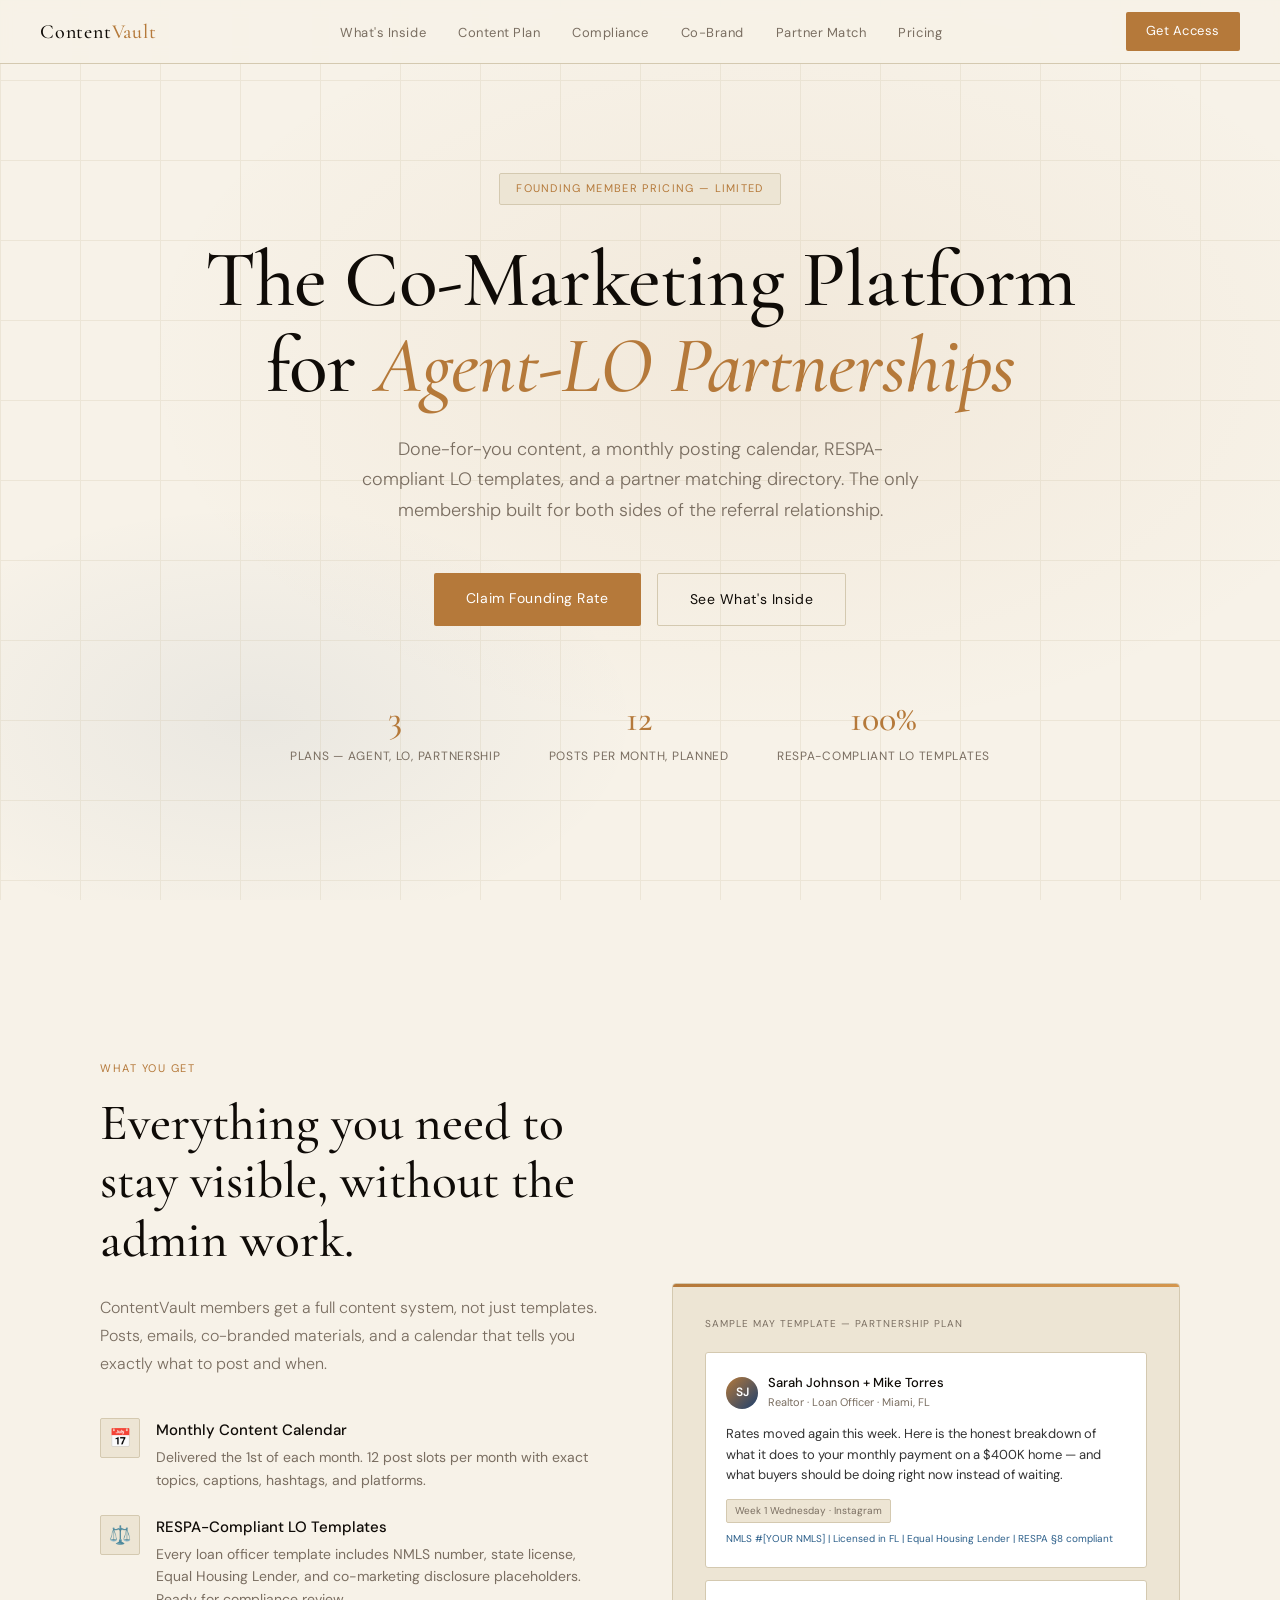
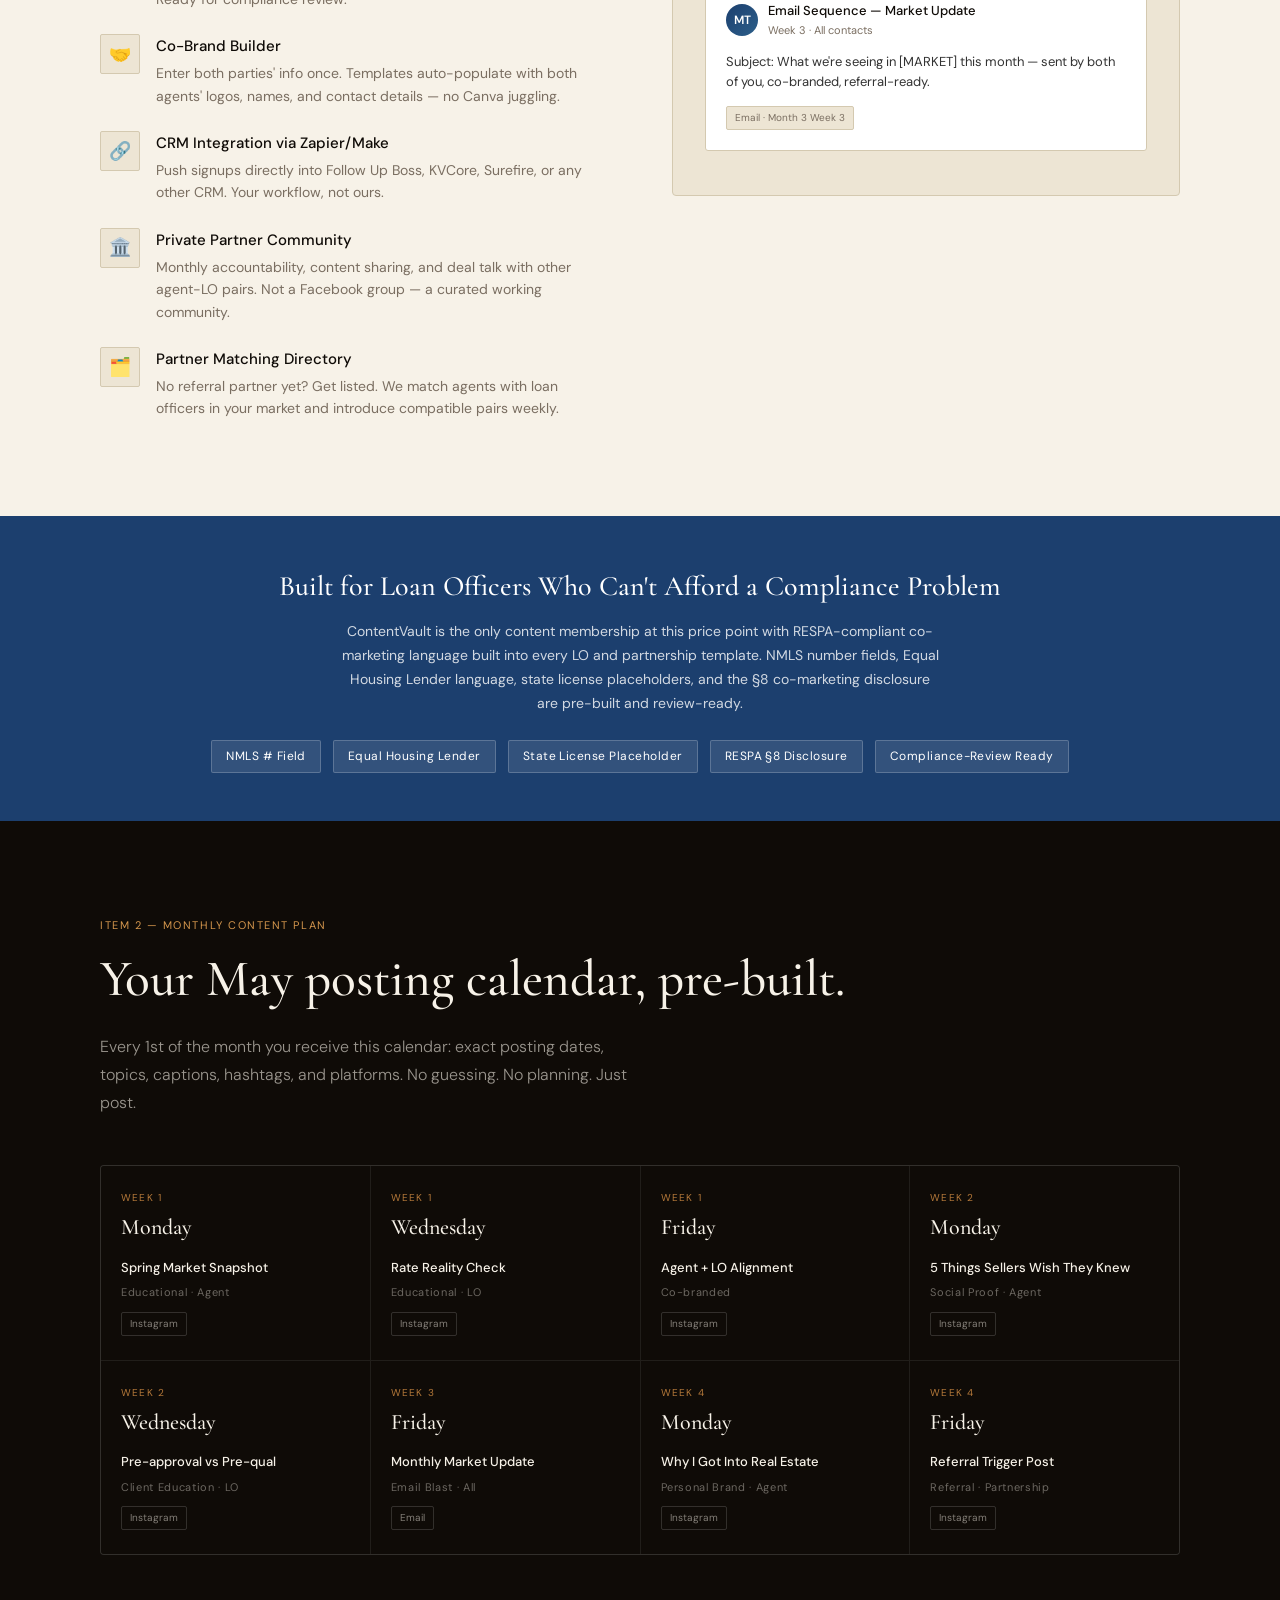
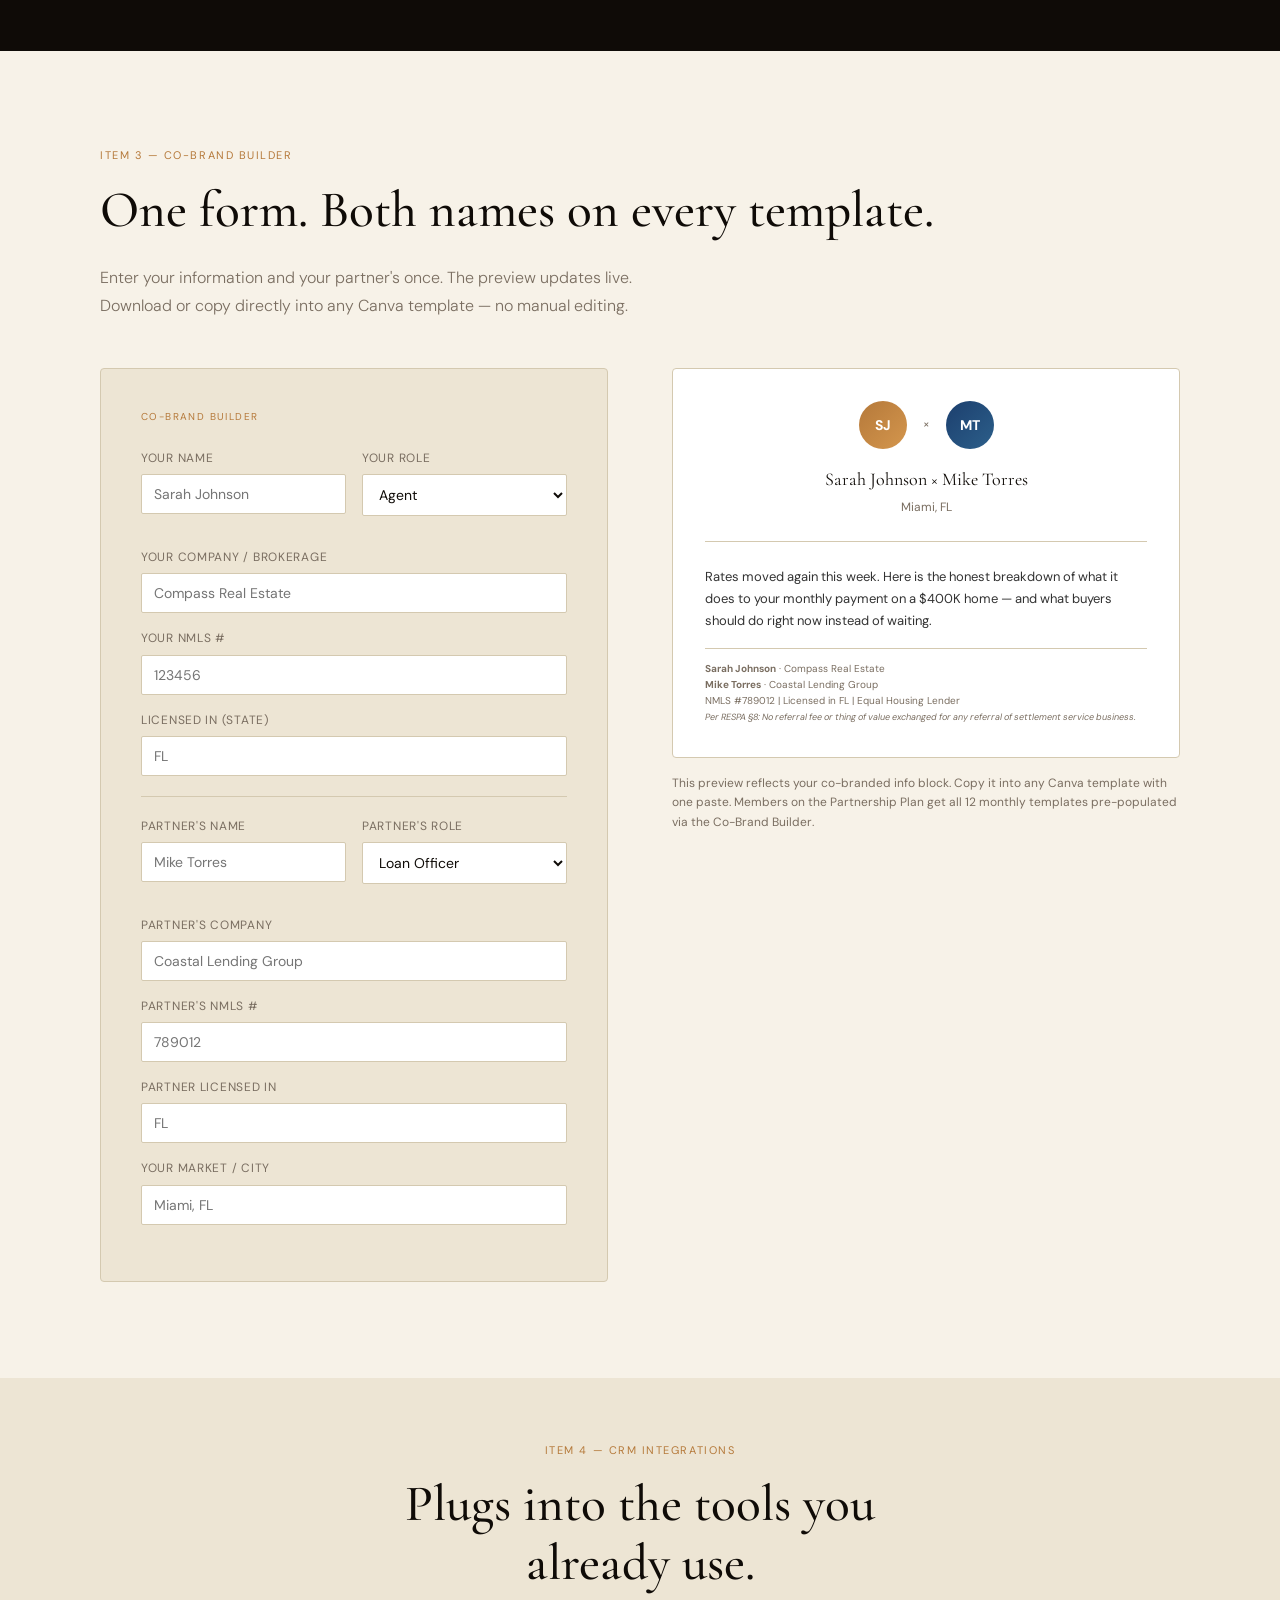
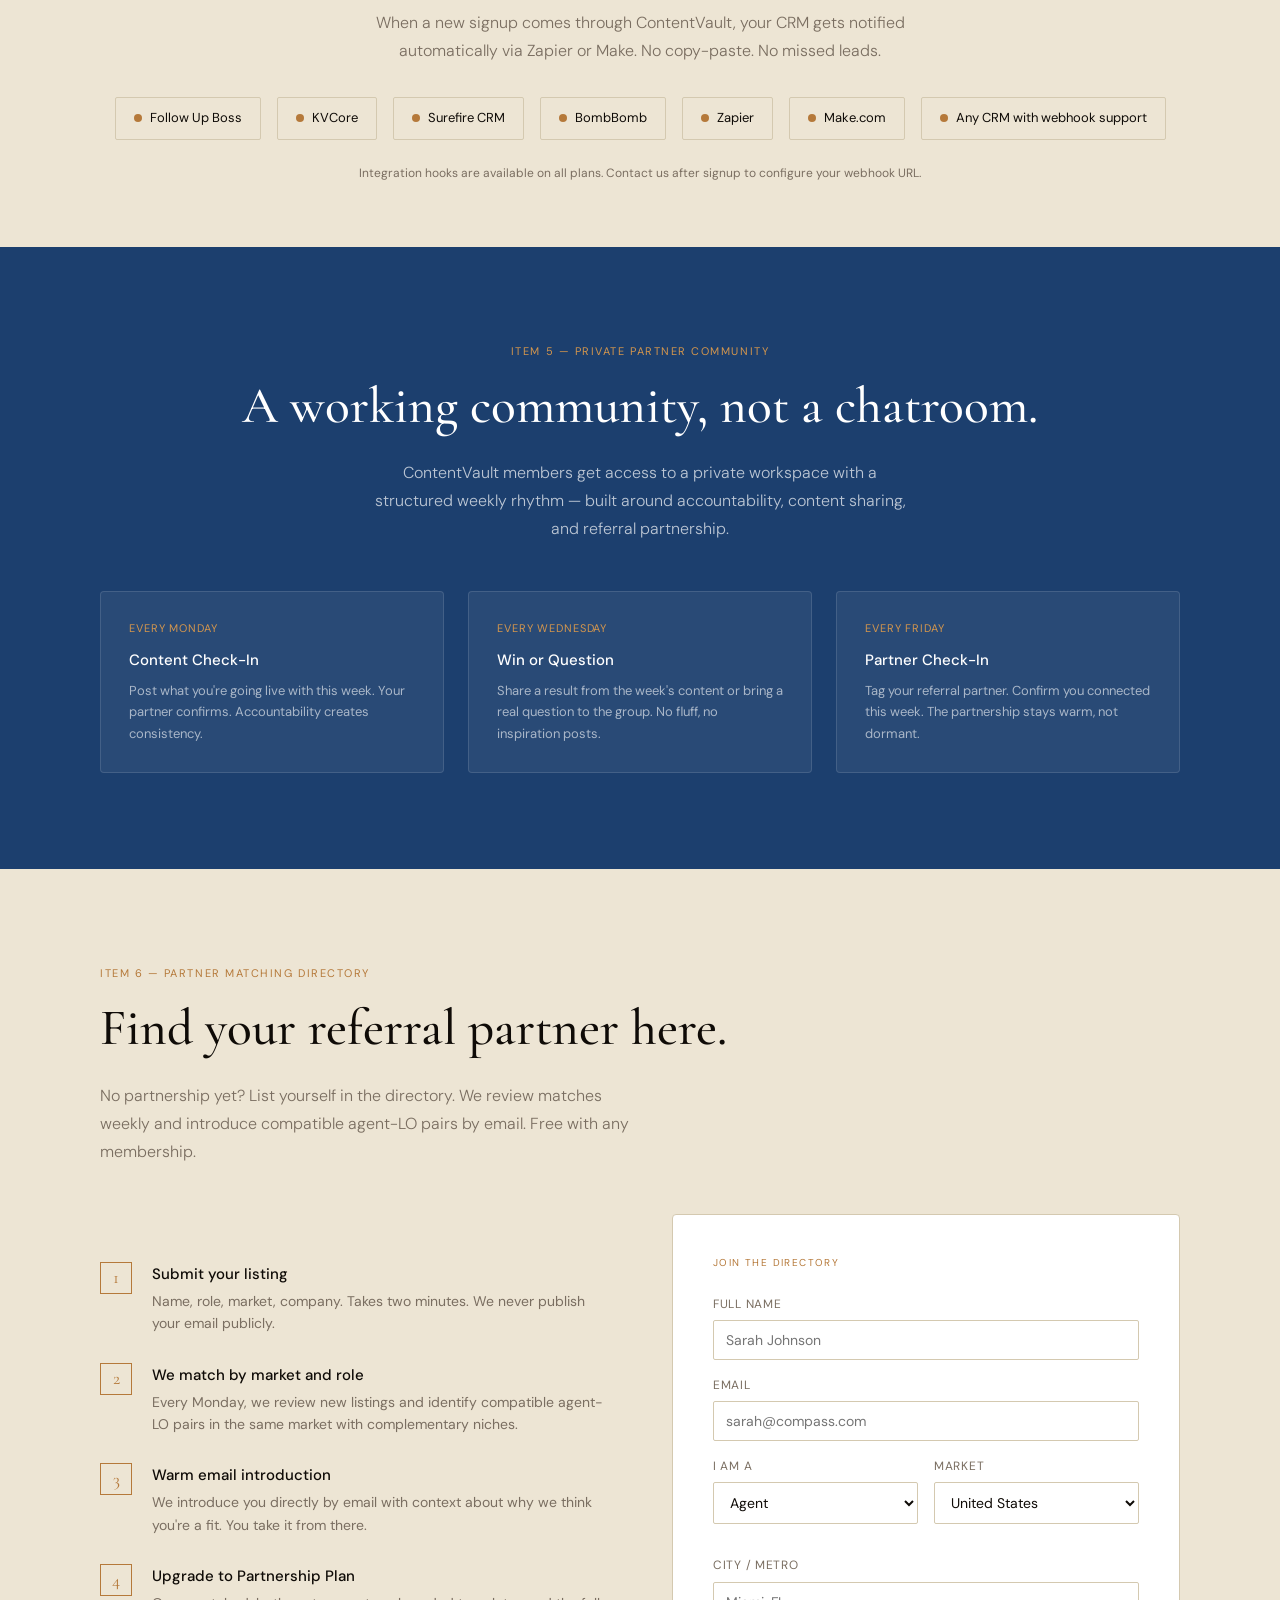
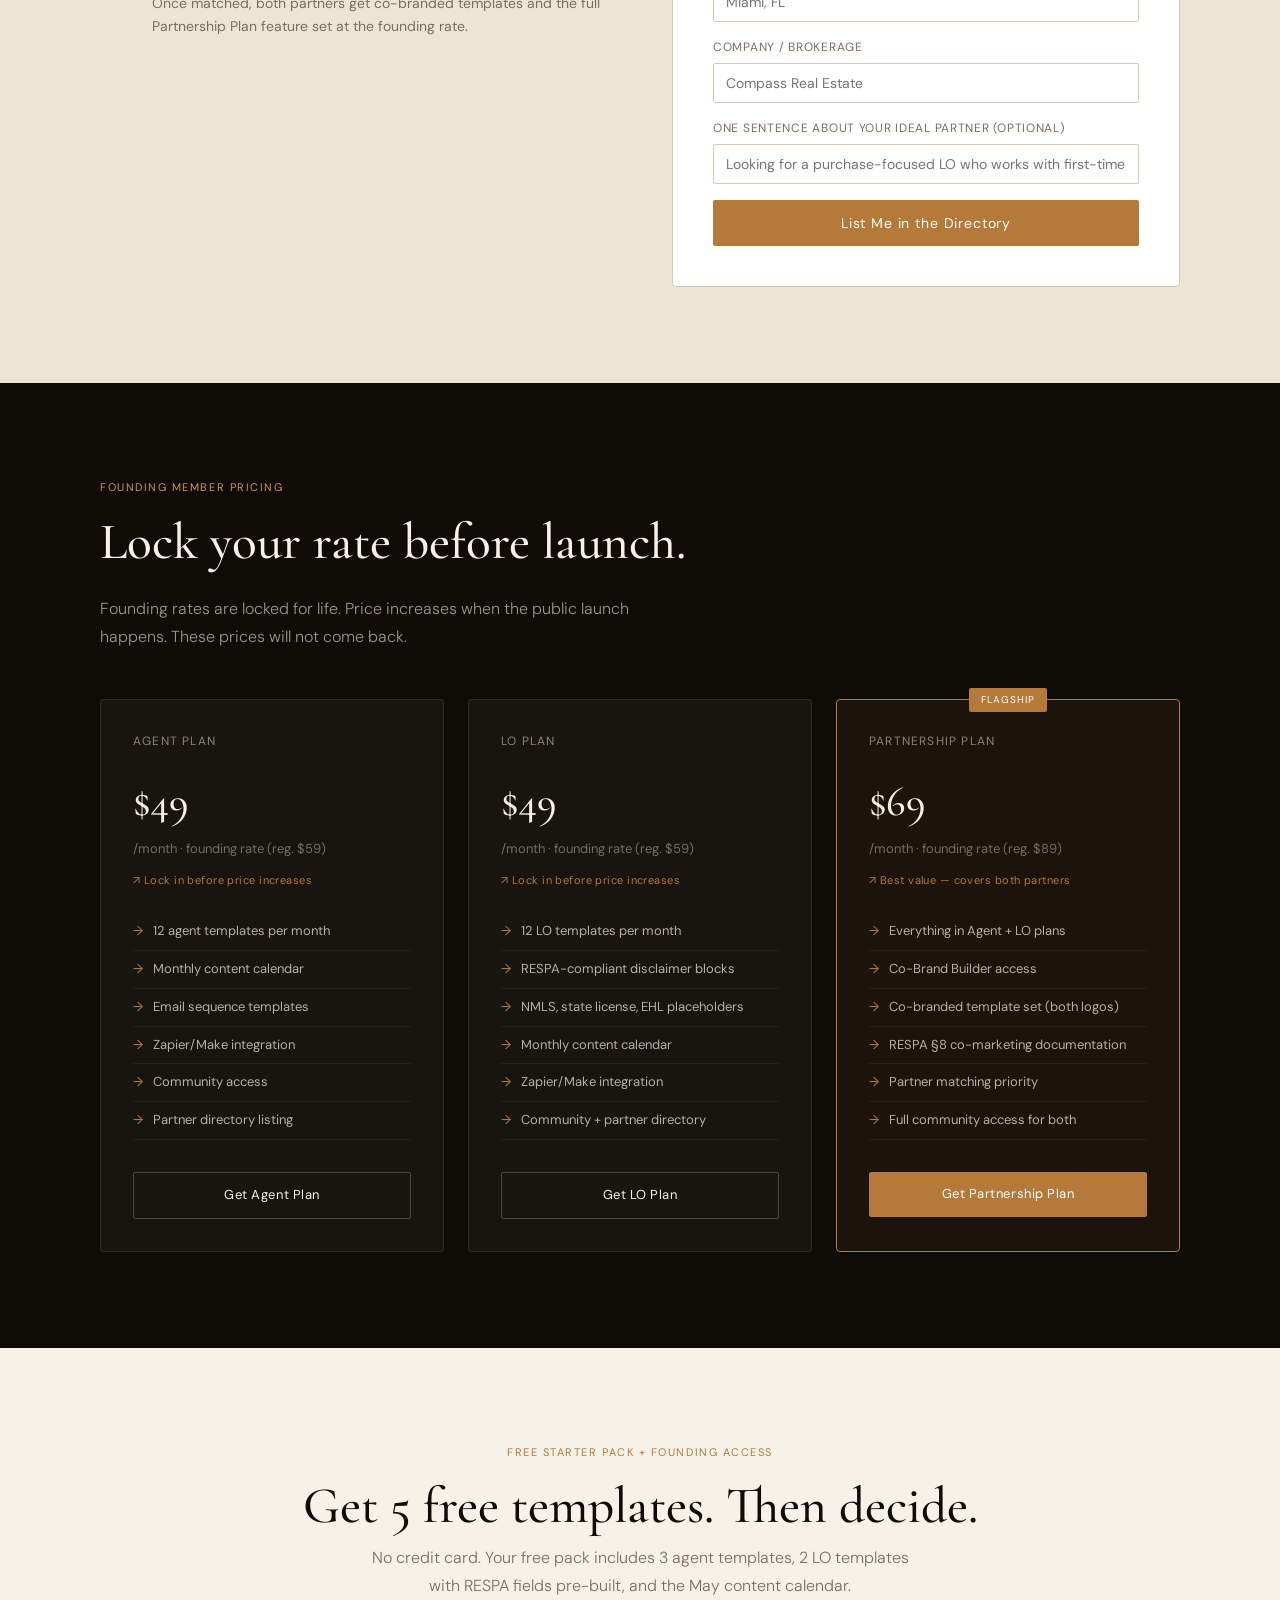
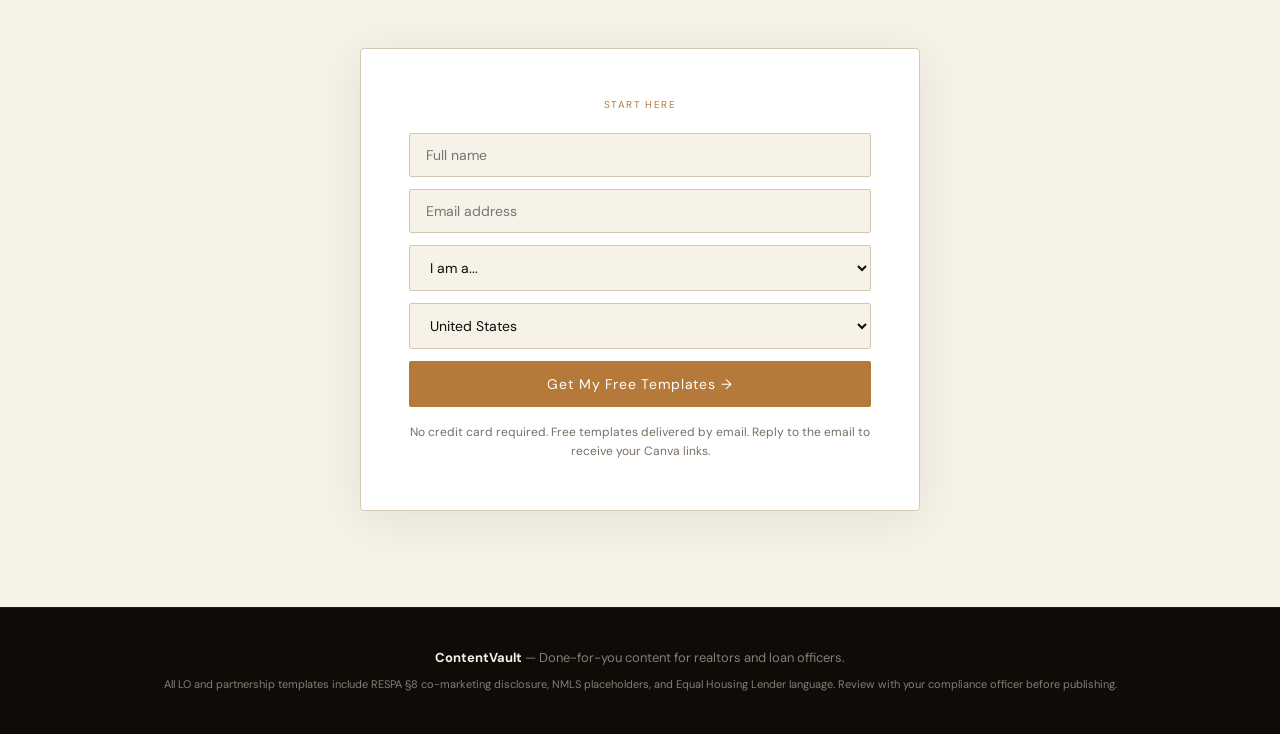
==== commit aa3d1dec: "ContentVault: all 6 competitive features — RESPA compliance, content calendar, co-brand builder, Mak" ====
--- a/index.html
+++ b/index.html
@@ -1,481 +1,612 @@
 <!DOCTYPE html>
 <html lang="en">
 <head>
-  <meta charset="UTF-8"/>
-  <meta name="viewport" content="width=device-width, initial-scale=1.0"/>
-  <title>ContentVault — Professional Content for Realtors & Loan Officers</title>
-  <!-- build: 1777442192 -->
-  <link rel="stylesheet" href="styles.css"/>
+<meta charset="UTF-8"/>
+<meta name="viewport" content="width=device-width,initial-scale=1.0"/>
+<title>ContentVault — The Co-Marketing Platform for Agent-LO Partnerships</title>
+<link rel="preconnect" href="https://fonts.googleapis.com"/>
+<link rel="preconnect" href="https://fonts.gstatic.com" crossorigin/>
+<link href="https://fonts.googleapis.com/css2?family=Cormorant+Garamond:ital,wght@0,400;0,500;0,600;1,400;1,500&family=DM+Sans:wght@300;400;500&display=swap" rel="stylesheet"/>
+<style>
+:root{
+  --ink:#0F0B07;
+  --cream:#F7F2E8;
+  --parchment:#EDE5D4;
+  --gold:#B5793A;
+  --gold-light:#D4964D;
+  --blue:#1C3F6E;
+  --blue-light:#2C5F8A;
+  --muted:#7A6E61;
+  --border:#D4C9B0;
+}
+*{box-sizing:border-box;margin:0;padding:0;}
+html{scroll-behavior:smooth;}
+body{background:var(--cream);color:var(--ink);font-family:'DM Sans',sans-serif;font-size:16px;line-height:1.6;overflow-x:hidden;}
+
+/* NAV */
+nav{position:fixed;top:0;left:0;right:0;z-index:100;background:rgba(247,242,232,0.92);backdrop-filter:blur(8px);border-bottom:1px solid var(--border);padding:0 40px;display:flex;align-items:center;justify-content:space-between;height:64px;}
+.nav-logo{font-family:'Cormorant Garamond',serif;font-size:20px;font-weight:500;letter-spacing:0.04em;color:var(--ink);}
+.nav-logo span{color:var(--gold);}
+nav ul{list-style:none;display:flex;gap:32px;}
+nav ul li a{font-size:13px;text-decoration:none;color:var(--muted);letter-spacing:0.04em;transition:color 0.2s;}
+nav ul li a:hover{color:var(--ink);}
+.nav-cta{background:var(--gold);color:white;padding:9px 20px;border-radius:2px;font-size:13px;text-decoration:none;letter-spacing:0.04em;transition:background 0.2s;}
+.nav-cta:hover{background:var(--gold-light);}
+
+/* HERO */
+.hero{min-height:100vh;display:flex;align-items:center;justify-content:center;padding:120px 40px 80px;position:relative;overflow:hidden;}
+.hero-bg{position:absolute;inset:0;background:radial-gradient(ellipse 70% 60% at 60% 40%, rgba(181,121,58,0.08) 0%, transparent 70%), radial-gradient(ellipse 50% 40% at 20% 80%, rgba(28,63,110,0.06) 0%, transparent 60%);}
+.hero-grid{position:absolute;inset:0;background-image:linear-gradient(var(--border) 1px,transparent 1px),linear-gradient(90deg,var(--border) 1px,transparent 1px);background-size:80px 80px;opacity:0.3;}
+.hero-inner{max-width:900px;text-align:center;position:relative;z-index:1;}
+.hero-badge{display:inline-block;background:var(--parchment);border:1px solid var(--border);color:var(--gold);font-size:11px;letter-spacing:0.12em;padding:6px 16px;border-radius:2px;margin-bottom:32px;text-transform:uppercase;}
+.hero h1{font-family:'Cormorant Garamond',serif;font-size:clamp(42px,7vw,80px);font-weight:500;line-height:1.08;letter-spacing:-0.01em;margin-bottom:24px;}
+.hero h1 em{font-style:italic;color:var(--gold);}
+.hero-sub{font-size:18px;color:var(--muted);max-width:560px;margin:0 auto 48px;line-height:1.7;font-weight:300;}
+.hero-actions{display:flex;gap:16px;justify-content:center;flex-wrap:wrap;}
+.btn-primary{background:var(--gold);color:white;padding:14px 32px;border-radius:2px;font-size:14px;text-decoration:none;letter-spacing:0.04em;transition:all 0.2s;display:inline-block;}
+.btn-primary:hover{background:var(--gold-light);transform:translateY(-1px);}
+.btn-secondary{background:transparent;color:var(--ink);padding:14px 32px;border-radius:2px;border:1px solid var(--border);font-size:14px;text-decoration:none;letter-spacing:0.04em;transition:all 0.2s;display:inline-block;}
+.btn-secondary:hover{border-color:var(--ink);}
+.hero-proof{margin-top:64px;display:flex;gap:48px;justify-content:center;flex-wrap:wrap;}
+.proof-stat{text-align:center;}
+.proof-stat .num{font-family:'Cormorant Garamond',serif;font-size:36px;font-weight:500;color:var(--gold);}
+.proof-stat .label{font-size:12px;color:var(--muted);letter-spacing:0.06em;text-transform:uppercase;}
+
+/* SECTION SHELL */
+section{padding:96px 40px;}
+.container{max-width:1080px;margin:0 auto;}
+.section-label{font-size:11px;letter-spacing:0.14em;text-transform:uppercase;color:var(--gold);margin-bottom:16px;}
+.section-title{font-family:'Cormorant Garamond',serif;font-size:clamp(32px,4vw,52px);font-weight:500;line-height:1.15;margin-bottom:24px;}
+.section-sub{font-size:16px;color:var(--muted);max-width:540px;line-height:1.75;font-weight:300;}
+
+/* DIVIDER */
+.divider{width:48px;height:1px;background:var(--gold);margin:0 auto 48px;}
+
+/* WHAT IS IT */
+.what-grid{display:grid;grid-template-columns:1fr 1fr;gap:64px;align-items:center;margin-top:64px;}
+.what-text{}
+.what-feature-list{display:flex;flex-direction:column;gap:24px;margin-top:40px;}
+.wf{display:flex;gap:16px;align-items:flex-start;}
+.wf-icon{width:40px;height:40px;border-radius:2px;background:var(--parchment);border:1px solid var(--border);display:flex;align-items:center;justify-content:center;flex-shrink:0;font-size:18px;}
+.wf-copy h4{font-size:15px;font-weight:500;margin-bottom:4px;}
+.wf-copy p{font-size:14px;color:var(--muted);line-height:1.6;}
+.what-visual{background:var(--parchment);border:1px solid var(--border);border-radius:4px;padding:32px;position:relative;overflow:hidden;}
+.what-visual::before{content:'';position:absolute;top:0;left:0;right:0;height:3px;background:linear-gradient(90deg,var(--gold),var(--gold-light));}
+.preview-label{font-size:10px;letter-spacing:0.1em;text-transform:uppercase;color:var(--muted);margin-bottom:20px;}
+.preview-card{background:white;border-radius:3px;padding:20px;margin-bottom:12px;border:1px solid var(--border);}
+.pc-header{display:flex;align-items:center;gap:10px;margin-bottom:12px;}
+.pc-avatar{width:32px;height:32px;border-radius:50%;background:linear-gradient(135deg,var(--gold),var(--blue));display:flex;align-items:center;justify-content:center;color:white;font-size:12px;font-weight:600;}
+.pc-name{font-size:13px;font-weight:500;}
+.pc-role{font-size:11px;color:var(--muted);}
+.pc-text{font-size:13px;line-height:1.6;color:#333;margin-bottom:10px;}
+.pc-badge{display:inline-block;font-size:10px;background:var(--parchment);border:1px solid var(--border);padding:3px 8px;border-radius:2px;color:var(--muted);}
+.pc-nmls{font-size:10px;color:var(--blue-light);margin-top:8px;}
+
+/* CALENDAR - Item 2 */
+.cal-section{background:var(--ink);color:var(--cream);}
+.cal-section .section-label{color:var(--gold-light);}
+.cal-section .section-title{color:var(--cream);}
+.cal-section .section-sub{color:rgba(247,242,232,0.6);}
+.cal-grid{display:grid;grid-template-columns:repeat(4,1fr);gap:1px;background:rgba(255,255,255,0.08);border:1px solid rgba(255,255,255,0.08);border-radius:4px;overflow:hidden;margin-top:48px;}
+.cal-item{background:var(--ink);padding:24px 20px;border-bottom:none;}
+.cal-item:hover{background:#1a140c;}
+.cal-week{font-size:10px;letter-spacing:0.12em;text-transform:uppercase;color:var(--gold);margin-bottom:4px;}
+.cal-day{font-family:'Cormorant Garamond',serif;font-size:22px;font-weight:500;margin-bottom:12px;color:var(--cream);}
+.cal-topic{font-size:13px;font-weight:500;margin-bottom:6px;}
+.cal-type{font-size:11px;color:rgba(247,242,232,0.4);letter-spacing:0.06em;}
+.cal-platform{display:inline-block;font-size:10px;border:1px solid rgba(255,255,255,0.15);padding:3px 8px;border-radius:2px;margin-top:10px;color:rgba(247,242,232,0.5);}
+
+/* COMPLIANCE - Item 1 */
+.compliance-banner{background:var(--blue);color:white;padding:48px 40px;text-align:center;margin:0;}
+.compliance-banner h3{font-family:'Cormorant Garamond',serif;font-size:28px;font-weight:500;margin-bottom:12px;}
+.compliance-banner p{font-size:14px;opacity:0.8;max-width:600px;margin:0 auto 24px;line-height:1.7;}
+.compliance-tags{display:flex;gap:12px;justify-content:center;flex-wrap:wrap;}
+.ctag{background:rgba(255,255,255,0.1);border:1px solid rgba(255,255,255,0.2);padding:6px 14px;border-radius:2px;font-size:12px;letter-spacing:0.04em;}
+
+/* CO-BRAND BUILDER - Item 3 */
+.cobrand-section{}
+.cobrand-grid{display:grid;grid-template-columns:1fr 1fr;gap:64px;align-items:start;margin-top:48px;}
+.cobrand-form{background:var(--parchment);border:1px solid var(--border);border-radius:4px;padding:40px;}
+.cobrand-form::before{content:'CO-BRAND BUILDER';display:block;font-size:10px;letter-spacing:0.14em;color:var(--gold);margin-bottom:24px;}
+.form-row{display:grid;grid-template-columns:1fr 1fr;gap:16px;margin-bottom:16px;}
+.form-group{display:flex;flex-direction:column;gap:6px;margin-bottom:16px;}
+.form-group label{font-size:12px;letter-spacing:0.06em;text-transform:uppercase;color:var(--muted);}
+.form-group input,.form-group select{background:white;border:1px solid var(--border);border-radius:2px;padding:10px 12px;font-size:14px;font-family:'DM Sans',sans-serif;color:var(--ink);outline:none;transition:border-color 0.2s;}
+.form-group input:focus,.form-group select:focus{border-color:var(--gold);}
+.form-group input.lo-only{display:none;}
+.cobrand-preview{background:white;border:1px solid var(--border);border-radius:4px;padding:32px;min-height:300px;}
+.preview-header{text-align:center;margin-bottom:24px;padding-bottom:24px;border-bottom:1px solid var(--border);}
+.preview-logos{display:flex;align-items:center;gap:16px;justify-content:center;margin-bottom:16px;}
+.logo-circle{width:48px;height:48px;border-radius:50%;display:flex;align-items:center;justify-content:center;font-weight:700;font-size:14px;color:white;}
+.logo-divider{font-size:12px;color:var(--muted);}
+.preview-names{font-family:'Cormorant Garamond',serif;font-size:18px;}
+.preview-body{font-size:13px;line-height:1.7;color:#333;margin-bottom:16px;}
+.preview-footer{font-size:10px;color:var(--muted);line-height:1.6;border-top:1px solid var(--border);padding-top:12px;}
+
+/* PARTNER DIRECTORY - Item 6 */
+.directory-section{background:var(--parchment);}
+.dir-inner{display:grid;grid-template-columns:1fr 1fr;gap:64px;align-items:start;}
+.dir-form{background:white;border:1px solid var(--border);border-radius:4px;padding:40px;}
+.dir-form::before{content:'JOIN THE DIRECTORY';display:block;font-size:10px;letter-spacing:0.14em;color:var(--gold);margin-bottom:24px;}
+.dir-how{margin-top:48px;}
+.dir-step{display:flex;gap:20px;margin-bottom:28px;align-items:flex-start;}
+.step-num{width:32px;height:32px;border:1px solid var(--gold);color:var(--gold);display:flex;align-items:center;justify-content:center;font-family:'Cormorant Garamond',serif;font-size:18px;flex-shrink:0;}
+.step-copy h4{font-size:15px;font-weight:500;margin-bottom:4px;}
+.step-copy p{font-size:14px;color:var(--muted);}
+
+/* PRICING - Item 5 note */
+#founding{background:var(--ink);}
+#founding .section-label{color:var(--gold-light);}
+#founding .section-title{color:var(--cream);}
+#founding .section-sub{color:rgba(247,242,232,0.6);}
+.pricing-grid{display:grid;grid-template-columns:repeat(3,1fr);gap:24px;margin-top:48px;}
+.price-card{background:rgba(255,255,255,0.04);border:1px solid rgba(255,255,255,0.1);border-radius:4px;padding:32px;position:relative;transition:border-color 0.2s;}
+.price-card.featured{border-color:var(--gold);background:rgba(181,121,58,0.08);}
+.price-card.featured::before{content:'FLAGSHIP';position:absolute;top:-12px;left:50%;transform:translateX(-50%);background:var(--gold);color:white;font-size:10px;letter-spacing:0.1em;padding:4px 12px;border-radius:2px;}
+.price-name{font-size:12px;letter-spacing:0.1em;text-transform:uppercase;color:rgba(247,242,232,0.5);margin-bottom:16px;}
+.price-amount{font-family:'Cormorant Garamond',serif;font-size:42px;font-weight:500;color:var(--cream);margin-bottom:4px;}
+.price-period{font-size:13px;color:rgba(247,242,232,0.4);}
+.price-founding{font-size:11px;color:var(--gold);margin:12px 0 24px;letter-spacing:0.04em;}
+.price-list{list-style:none;margin-bottom:32px;}
+.price-list li{font-size:13px;color:rgba(247,242,232,0.7);padding:8px 0;border-bottom:1px solid rgba(255,255,255,0.05);display:flex;gap:10px;align-items:baseline;}
+.price-list li::before{content:'→';color:var(--gold);flex-shrink:0;}
+.price-cta{display:block;text-align:center;padding:12px;border-radius:2px;font-size:13px;letter-spacing:0.04em;text-decoration:none;transition:all 0.2s;}
+.price-cta.outline{border:1px solid rgba(255,255,255,0.2);color:var(--cream);}
+.price-cta.outline:hover{border-color:var(--gold);color:var(--gold);}
+.price-cta.solid{background:var(--gold);color:white;}
+.price-cta.solid:hover{background:var(--gold-light);}
+
+/* SIGNUP MODAL */
+.signup-section{text-align:center;}
+.signup-wrap{max-width:560px;margin:0 auto;background:white;border:1px solid var(--border);border-radius:4px;padding:48px;box-shadow:0 8px 48px rgba(15,11,7,0.08);}
+.signup-wrap::before{content:'START HERE';display:block;font-size:10px;letter-spacing:0.14em;color:var(--gold);margin-bottom:20px;}
+.signup-form input,.signup-form select{width:100%;border:1px solid var(--border);border-radius:2px;padding:12px 16px;font-size:14px;font-family:'DM Sans',sans-serif;color:var(--ink);outline:none;margin-bottom:12px;background:var(--cream);transition:border-color 0.2s;}
+.signup-form input:focus,.signup-form select:focus{border-color:var(--gold);background:white;}
+.signup-form .lo-field{display:none;}
+.signup-form button{width:100%;background:var(--gold);color:white;border:none;padding:14px;border-radius:2px;font-size:14px;letter-spacing:0.06em;cursor:pointer;font-family:'DM Sans',sans-serif;transition:background 0.2s;}
+.signup-form button:hover{background:var(--gold-light);}
+.signup-form button:disabled{opacity:0.5;cursor:not-allowed;}
+.form-note{font-size:12px;color:var(--muted);margin-top:16px;line-height:1.6;}
+.success-msg{display:none;background:var(--parchment);border:1px solid var(--border);border-radius:3px;padding:24px;text-align:center;}
+.success-msg h4{font-family:'Cormorant Garamond',serif;font-size:22px;margin-bottom:8px;}
+.success-msg p{font-size:14px;color:var(--muted);}
+
+/* INTEGRATION - Item 4 */
+.integrations-row{display:flex;gap:16px;flex-wrap:wrap;margin-top:32px;}
+.int-badge{background:var(--parchment);border:1px solid var(--border);padding:10px 18px;border-radius:2px;font-size:13px;display:flex;align-items:center;gap:8px;}
+.int-badge .dot{width:8px;height:8px;border-radius:50%;background:var(--gold);}
+
+/* COMMUNITY - Item 5 */
+.community-section{background:var(--blue);color:white;}
+.community-inner{text-align:center;}
+.community-inner .section-title{color:white;font-family:'Cormorant Garamond',serif;}
+.community-inner .section-sub{color:rgba(255,255,255,0.7);margin:0 auto 40px;}
+.community-grid{display:grid;grid-template-columns:repeat(3,1fr);gap:24px;margin-top:48px;}
+.comm-card{background:rgba(255,255,255,0.06);border:1px solid rgba(255,255,255,0.12);border-radius:4px;padding:28px;text-align:left;}
+.comm-card h4{font-size:15px;font-weight:500;margin-bottom:8px;color:white;}
+.comm-card p{font-size:13px;color:rgba(255,255,255,0.6);line-height:1.65;}
+.comm-day{font-size:11px;color:var(--gold-light);letter-spacing:0.08em;margin-bottom:10px;text-transform:uppercase;}
+
+/* FOOTER */
+footer{background:var(--ink);color:rgba(247,242,232,0.5);text-align:center;padding:40px;font-size:13px;border-top:1px solid rgba(255,255,255,0.06);}
+footer strong{color:var(--cream);}
+
+/* RESPONSIVE */
+@media(max-width:768px){
+  nav ul{display:none;}
+  .what-grid,.cobrand-grid,.dir-inner,.pricing-grid,.cal-grid,.community-grid{grid-template-columns:1fr;}
+  .cal-grid{grid-template-columns:1fr 1fr;}
+  .form-row{grid-template-columns:1fr;}
+  section{padding:64px 24px;}
+  nav{padding:0 24px;}
+}
+
+/* ANIMATIONS */
+@keyframes fadeUp{from{opacity:0;transform:translateY(24px);}to{opacity:1;transform:translateY(0);}}
+.hero-inner>*{animation:fadeUp 0.8s ease both;}
+.hero-badge{animation-delay:0.1s;}
+.hero h1{animation-delay:0.2s;}
+.hero-sub{animation-delay:0.35s;}
+.hero-actions{animation-delay:0.5s;}
+.hero-proof{animation-delay:0.65s;}
+</style>
 </head>
 <body>
 
 <!-- NAV -->
-<nav class="cv-nav">
-  <a href="#" class="cv-nav-logo">Content<span>Vault</span></a>
-  <div class="cv-nav-links">
-    <a href="#solution" class="cv-nav-link">What's Inside</a>
-    <a href="#pricing" class="cv-nav-link">Pricing</a>
-    <a href="#founding" class="cv-nav-cta">Reserve Founding Rate</a>
-  </div>
+<nav>
+  <div class="nav-logo">Content<span>Vault</span></div>
+  <ul>
+    <li><a href="#what">What's Inside</a></li>
+    <li><a href="#calendar">Content Plan</a></li>
+    <li><a href="#compliance">Compliance</a></li>
+    <li><a href="#cobrand">Co-Brand</a></li>
+    <li><a href="#directory">Partner Match</a></li>
+    <li><a href="#founding">Pricing</a></li>
+  </ul>
+  <a href="#signup" class="nav-cta">Get Access</a>
 </nav>
 
 <!-- HERO -->
-<section style="background: var(--white); border-bottom: 1px solid var(--gray-border);">
-  <div class="cv-hero">
-    <div class="hero-left">
-      <div class="cv-section-tag">For Realtors & Loan Officers</div>
-      <h1 class="cv-h1">
-        Stop losing clients<br/>
-        to professionals<br/>
-        <em style="font-style:italic; color: var(--gold);">who show up online.</em>
-      </h1>
-      <p class="cv-body" style="max-width: 480px; margin-bottom: 2rem;">
-        Done-for-you social content, email templates, and co-branded materials — delivered monthly. Built by someone with <strong style="color: var(--navy); font-weight: 500;">15 years</strong> in residential real estate and mortgage. The only membership with content designed for <strong style="color: var(--navy); font-weight: 500;">agent-LO partnerships.</strong>
-      </p>
-      <div style="display: flex; gap: 1rem; flex-wrap: wrap; margin-bottom: 2.5rem;">
-        <a href="#founding" class="btn-navy">Reserve Founding Rate →</a>
-        <a href="#solution" class="btn-outline">See What's Inside</a>
-      </div>
-      <div class="cv-proof">
-        <div>
-          <div class="cv-stat-value">90<span style="font-size:1.8rem;">%</span></div>
-          <div style="font-size:0.72rem; color: var(--gray); margin-top:0.3rem; line-height:1.4;">of clients would reuse<br/>their agent — 6% do</div>
-        </div>
-        <div>
-          <div class="cv-stat-value">60<span style="font-size:1.8rem;">+</span></div>
-          <div style="font-size:0.72rem; color: var(--gray); margin-top:0.3rem; line-height:1.4;">templates delivered<br/>every month</div>
-        </div>
-        <div>
-          <div class="cv-stat-value gold">$0</div>
-          <div style="font-size:0.72rem; color: var(--gray); margin-top:0.3rem; line-height:1.4;">done-for-you tools<br/>exist for LOs. Until now.</div>
-        </div>
-      </div>
-    </div>
-
-    <!-- LEAD MAGNET FORM -->
-    <div class="cv-hero-right">
-      <div style="font-size:0.62rem; font-weight:600; letter-spacing:0.2em; text-transform:uppercase; color: var(--gold); margin-bottom:0.8rem;">Free Starter Pack</div>
-      <h3 style="font-family:'Cormorant Garamond',serif; font-size:1.5rem; font-weight:600; color:var(--white); margin-bottom:0.5rem; line-height:1.2;">5 Ready-to-Post Templates — Free</h3>
-      <p style="font-size:0.83rem; color:rgba(255,255,255,0.6); margin-bottom:1.5rem; line-height:1.7;">3 agent templates + 2 LO templates. Canva-ready. No card required.</p>
-      <form id="leadForm">
-        <input type="text" name="name" class="cv-input" placeholder="Your name" required style="background:rgba(255,255,255,0.08); border-color:rgba(255,255,255,0.12); color:var(--white);"/>
-        <input type="email" name="email" class="cv-input" placeholder="Your email address" required style="background:rgba(255,255,255,0.08); border-color:rgba(255,255,255,0.12); color:var(--white);"/>
-        <button type="submit" class="btn-gold" id="leadBtn" style="width:100%; margin-top:0.2rem;">Send Me The Free Templates →</button>
-        <p style="font-size:0.65rem; color:rgba(255,255,255,0.3); text-align:center; margin-top:0.7rem;">No spam. Unsubscribe anytime.</p>
-      </form>
-      <div id="leadSuccess" style="display:none; text-align:center; padding:1.5rem 0;">
-        <div style="font-size:2rem; margin-bottom:0.5rem; color:var(--gold);">✓</div>
-        <p style="color:rgba(255,255,255,0.85); font-size:0.95rem;">Check your inbox — templates on the way.</p>
-      </div>
-    </div>
-  </div>
-</section>
-
-<!-- TICKER -->
-<div class="cv-ticker">
-  <div class="cv-ticker-inner">
-    <span class="cv-ticker-item">60+ Templates Monthly</span>
-    <span class="cv-ticker-item">US & Canada Versions</span>
-    <span class="cv-ticker-item">Agent Content</span>
-    <span class="cv-ticker-item">Loan Officer Content</span>
-    <span class="cv-ticker-item">Co-Branded Partnership Templates</span>
-    <span class="cv-ticker-item">RESPA-Compliant Co-Marketing</span>
-    <span class="cv-ticker-item">Canva-Ready</span>
-    <span class="cv-ticker-item">Monthly Content Calendar</span>
-    <span class="cv-ticker-item">Reels & TikTok Scripts</span>
-    <span class="cv-ticker-item">Email Newsletter Templates</span>
-    <span class="cv-ticker-item">Built by Industry Veterans</span>
-    <span class="cv-ticker-item">60+ Templates Monthly</span>
-    <span class="cv-ticker-item">US & Canada Versions</span>
-    <span class="cv-ticker-item">Agent Content</span>
-    <span class="cv-ticker-item">Loan Officer Content</span>
-    <span class="cv-ticker-item">Co-Branded Partnership Templates</span>
-    <span class="cv-ticker-item">RESPA-Compliant Co-Marketing</span>
-    <span class="cv-ticker-item">Canva-Ready</span>
-    <span class="cv-ticker-item">Monthly Content Calendar</span>
-    <span class="cv-ticker-item">Reels & TikTok Scripts</span>
-    <span class="cv-ticker-item">Email Newsletter Templates</span>
-    <span class="cv-ticker-item">Built by Industry Veterans</span>
+<section class="hero">
+  <div class="hero-bg"></div>
+  <div class="hero-grid"></div>
+  <div class="hero-inner">
+    <div class="hero-badge">Founding Member Pricing — Limited</div>
+    <h1>The Co-Marketing Platform<br/>for <em>Agent-LO Partnerships</em></h1>
+    <p class="hero-sub">Done-for-you content, a monthly posting calendar, RESPA-compliant LO templates, and a partner matching directory. The only membership built for both sides of the referral relationship.</p>
+    <div class="hero-actions">
+      <a href="#signup" class="btn-primary">Claim Founding Rate</a>
+      <a href="#what" class="btn-secondary">See What's Inside</a>
+    </div>
+    <div class="hero-proof">
+      <div class="proof-stat"><div class="num">3</div><div class="label">Plans — Agent, LO, Partnership</div></div>
+      <div class="proof-stat"><div class="num">12</div><div class="label">Posts Per Month, Planned</div></div>
+      <div class="proof-stat"><div class="num">100%</div><div class="label">RESPA-Compliant LO Templates</div></div>
+    </div>
+  </div>
+</section>
+
+<!-- WHAT'S INSIDE -->
+<section id="what">
+  <div class="container">
+    <div class="what-grid">
+      <div class="what-text">
+        <div class="section-label">What You Get</div>
+        <h2 class="section-title">Everything you need to stay visible, without the admin work.</h2>
+        <p class="section-sub">ContentVault members get a full content system, not just templates. Posts, emails, co-branded materials, and a calendar that tells you exactly what to post and when.</p>
+        <div class="what-feature-list">
+          <div class="wf"><div class="wf-icon">📅</div><div class="wf-copy"><h4>Monthly Content Calendar</h4><p>Delivered the 1st of each month. 12 post slots per month with exact topics, captions, hashtags, and platforms.</p></div></div>
+          <div class="wf"><div class="wf-icon">⚖️</div><div class="wf-copy"><h4>RESPA-Compliant LO Templates</h4><p>Every loan officer template includes NMLS number, state license, Equal Housing Lender, and co-marketing disclosure placeholders. Ready for compliance review.</p></div></div>
+          <div class="wf"><div class="wf-icon">🤝</div><div class="wf-copy"><h4>Co-Brand Builder</h4><p>Enter both parties' info once. Templates auto-populate with both agents' logos, names, and contact details — no Canva juggling.</p></div></div>
+          <div class="wf"><div class="wf-icon">🔗</div><div class="wf-copy"><h4>CRM Integration via Zapier/Make</h4><p>Push signups directly into Follow Up Boss, KVCore, Surefire, or any other CRM. Your workflow, not ours.</p></div></div>
+          <div class="wf"><div class="wf-icon">🏛️</div><div class="wf-copy"><h4>Private Partner Community</h4><p>Monthly accountability, content sharing, and deal talk with other agent-LO pairs. Not a Facebook group — a curated working community.</p></div></div>
+          <div class="wf"><div class="wf-icon">🗂️</div><div class="wf-copy"><h4>Partner Matching Directory</h4><p>No referral partner yet? Get listed. We match agents with loan officers in your market and introduce compatible pairs weekly.</p></div></div>
+        </div>
+      </div>
+      <div class="what-visual">
+        <div class="preview-label">Sample May Template — Partnership Plan</div>
+        <div class="preview-card">
+          <div class="pc-header">
+            <div class="pc-avatar">SJ</div>
+            <div><div class="pc-name">Sarah Johnson + Mike Torres</div><div class="pc-role">Realtor · Loan Officer · Miami, FL</div></div>
+          </div>
+          <div class="pc-text">Rates moved again this week. Here is the honest breakdown of what it does to your monthly payment on a $400K home — and what buyers should be doing right now instead of waiting.</div>
+          <div class="pc-badge">Week 1 Wednesday · Instagram</div>
+          <div class="pc-nmls">NMLS #[YOUR NMLS] | Licensed in FL | Equal Housing Lender | RESPA §8 compliant</div>
+        </div>
+        <div class="preview-card">
+          <div class="pc-header">
+            <div class="pc-avatar" style="background:linear-gradient(135deg,var(--blue),var(--blue-light))">MT</div>
+            <div><div class="pc-name">Email Sequence — Market Update</div><div class="pc-role">Week 3 · All contacts</div></div>
+          </div>
+          <div class="pc-text">Subject: What we're seeing in [MARKET] this month — sent by both of you, co-branded, referral-ready.</div>
+          <div class="pc-badge">Email · Month 3 Week 3</div>
+        </div>
+      </div>
+    </div>
+  </div>
+</section>
+
+<!-- COMPLIANCE - Item 1 -->
+<div class="compliance-banner" id="compliance">
+  <h3>Built for Loan Officers Who Can't Afford a Compliance Problem</h3>
+  <p>ContentVault is the only content membership at this price point with RESPA-compliant co-marketing language built into every LO and partnership template. NMLS number fields, Equal Housing Lender language, state license placeholders, and the §8 co-marketing disclosure are pre-built and review-ready.</p>
+  <div class="compliance-tags">
+    <div class="ctag">NMLS # Field</div>
+    <div class="ctag">Equal Housing Lender</div>
+    <div class="ctag">State License Placeholder</div>
+    <div class="ctag">RESPA §8 Disclosure</div>
+    <div class="ctag">Compliance-Review Ready</div>
   </div>
 </div>
 
-<!-- PROBLEM -->
-<section class="cv-section" style="background: var(--off-white);">
-  <div style="max-width:1200px; margin:0 auto;">
-    <div class="cv-section-tag">The Problem</div>
-    <h2 class="cv-h2">Your pipeline is leaking<br/>six figures annually.</h2>
-    <p class="cv-body" style="max-width:560px; margin-bottom:3.5rem;">The income gap between top producers and everyone else isn't talent. It's infrastructure. Here are the five income killers every agent and LO faces.</p>
-
-    <div style="display:grid; grid-template-columns: repeat(3, 1fr); gap:1px; background:var(--gray-border); border:1px solid var(--gray-border); border-radius:4px; overflow:hidden;">
-      <div style="background:var(--white); padding:2rem;">
-        <div style="font-family:'Cormorant Garamond',serif; font-size:3rem; font-weight:300; color:var(--gold); opacity:0.5; line-height:1; margin-bottom:0.8rem;">01</div>
-        <div style="font-family:'Cormorant Garamond',serif; font-size:1.1rem; font-weight:600; color:var(--navy); margin-bottom:0.6rem;">The Referral Gap</div>
-        <div class="cv-body" style="font-size:0.8rem;">90% of past clients say they'd use their agent again. Only 6% hear from them after closing. That silence costs the average agent $50,000–$200,000 per year.</div>
-      </div>
-      <div style="background:var(--white); padding:2rem;">
-        <div style="font-family:'Cormorant Garamond',serif; font-size:3rem; font-weight:300; color:var(--gold); opacity:0.5; line-height:1; margin-bottom:0.8rem;">02</div>
-        <div style="font-family:'Cormorant Garamond',serif; font-size:1.1rem; font-weight:600; color:var(--navy); margin-bottom:0.6rem;">No Partnership Tooling</div>
-        <div class="cv-body" style="font-size:0.8rem;">76% of borrowers choose their lender based on their agent's recommendation — yet the agent-LO relationship has zero dedicated infrastructure.</div>
-      </div>
-      <div style="background:var(--white); padding:2rem;">
-        <div style="font-family:'Cormorant Garamond',serif; font-size:3rem; font-weight:300; color:var(--gold); opacity:0.5; line-height:1; margin-bottom:0.8rem;">03</div>
-        <div style="font-family:'Cormorant Garamond',serif; font-size:1.1rem; font-weight:600; color:var(--navy); margin-bottom:0.6rem;">CRM Underadoption</div>
-        <div class="cv-body" style="font-size:0.8rem;">45% of agents use their CRM a few times per month. 25% never use it. Agents spend 13 hours/week on admin that generates zero income.</div>
-      </div>
-      <div style="background:var(--white); padding:2rem;">
-        <div style="font-family:'Cormorant Garamond',serif; font-size:3rem; font-weight:300; color:var(--gold); opacity:0.5; line-height:1; margin-bottom:0.8rem;">04</div>
-        <div style="font-family:'Cormorant Garamond',serif; font-size:1.1rem; font-weight:600; color:var(--navy); margin-bottom:0.6rem;">Value Proof Crisis</div>
-        <div class="cv-body" style="font-size:0.8rem;">Post-NAR settlement, agents must justify their commission in writing before showing a single home. 57% of Americans say they'd buy without an agent.</div>
-      </div>
-      <div style="background:var(--white); padding:2rem;">
-        <div style="font-family:'Cormorant Garamond',serif; font-size:3rem; font-weight:300; color:var(--gold); opacity:0.5; line-height:1; margin-bottom:0.8rem;">05</div>
-        <div style="font-family:'Cormorant Garamond',serif; font-size:1.1rem; font-weight:600; color:var(--navy); margin-bottom:0.6rem;">Content Paralysis</div>
-        <div class="cv-body" style="font-size:0.8rem;">Professionals who post consistently generate inbound leads at near-zero cost. Everyone else pays $139–$223 per internet lead with 1–2% conversion.</div>
-      </div>
-      <div style="background:var(--gold-dim); border:none; padding:2rem;">
-        <div style="font-family:'Cormorant Garamond',serif; font-size:3rem; font-weight:300; color:var(--gold); line-height:1; margin-bottom:0.8rem;">→</div>
-        <div style="font-family:'Cormorant Garamond',serif; font-size:1.1rem; font-weight:600; color:var(--navy); margin-bottom:0.6rem;">ContentVault solves #5 and starts fixing #1</div>
-        <div class="cv-body" style="font-size:0.8rem;">Consistent content keeps you visible to past clients. It's the fastest problem to fix — and it compounds into referral income over time.</div>
-      </div>
-    </div>
-  </div>
-</section>
-
-<!-- SOLUTION -->
-<section class="cv-section" id="solution" style="background:var(--white);">
-  <div style="max-width:1200px; margin:0 auto; display:grid; grid-template-columns:1fr 1fr; gap:5vw; align-items:start;">
-    <div>
-      <div class="cv-section-tag">What You Get</div>
-      <h2 class="cv-h2">A complete content<br/>system, not templates.</h2>
-      <p class="cv-body" style="margin-bottom:2.5rem;">Every piece is written by someone who spent 15 years in residential real estate and mortgage — not a generic copywriter. Industry-specific, compliance-aware, and built for both audiences simultaneously.</p>
-
-      <div style="display:flex; flex-direction:column; gap:1.5rem;">
-        <div style="display:grid; grid-template-columns:48px 1fr; gap:1rem; align-items:start;">
-          <div style="width:48px;height:48px;background:var(--gold-dim);border:1px solid var(--gold-border);border-radius:2px;display:flex;align-items:center;justify-content:center;font-size:1.3rem;">📱</div>
-          <div>
-            <div class="cv-h3" style="font-size:1rem;">20+ Social Media Graphics</div>
-            <p class="cv-body" style="font-size:0.8rem;">Instagram, Facebook, and LinkedIn posts for agents AND loan officers. Market updates, buyer/seller education, rate explainers. US and Canada versions of every caption.</p>
+<!-- CALENDAR - Item 2 -->
+<section class="cal-section" id="calendar">
+  <div class="container">
+    <div class="section-label">Item 2 — Monthly Content Plan</div>
+    <h2 class="section-title">Your May posting calendar, pre-built.</h2>
+    <p class="section-sub">Every 1st of the month you receive this calendar: exact posting dates, topics, captions, hashtags, and platforms. No guessing. No planning. Just post.</p>
+    <div class="cal-grid">
+      <div class="cal-item"><div class="cal-week">Week 1</div><div class="cal-day">Monday</div><div class="cal-topic">Spring Market Snapshot</div><div class="cal-type">Educational · Agent</div><div class="cal-platform">Instagram</div></div>
+      <div class="cal-item"><div class="cal-week">Week 1</div><div class="cal-day">Wednesday</div><div class="cal-topic">Rate Reality Check</div><div class="cal-type">Educational · LO</div><div class="cal-platform">Instagram</div></div>
+      <div class="cal-item"><div class="cal-week">Week 1</div><div class="cal-day">Friday</div><div class="cal-topic">Agent + LO Alignment</div><div class="cal-type">Co-branded</div><div class="cal-platform">Instagram</div></div>
+      <div class="cal-item"><div class="cal-week">Week 2</div><div class="cal-day">Monday</div><div class="cal-topic">5 Things Sellers Wish They Knew</div><div class="cal-type">Social Proof · Agent</div><div class="cal-platform">Instagram</div></div>
+      <div class="cal-item"><div class="cal-week">Week 2</div><div class="cal-day">Wednesday</div><div class="cal-topic">Pre-approval vs Pre-qual</div><div class="cal-type">Client Education · LO</div><div class="cal-platform">Instagram</div></div>
+      <div class="cal-item"><div class="cal-week">Week 3</div><div class="cal-day">Friday</div><div class="cal-topic">Monthly Market Update</div><div class="cal-type">Email Blast · All</div><div class="cal-platform">Email</div></div>
+      <div class="cal-item"><div class="cal-week">Week 4</div><div class="cal-day">Monday</div><div class="cal-topic">Why I Got Into Real Estate</div><div class="cal-type">Personal Brand · Agent</div><div class="cal-platform">Instagram</div></div>
+      <div class="cal-item"><div class="cal-week">Week 4</div><div class="cal-day">Friday</div><div class="cal-topic">Referral Trigger Post</div><div class="cal-type">Referral · Partnership</div><div class="cal-platform">Instagram</div></div>
+    </div>
+  </div>
+</section>
+
+<!-- CO-BRAND BUILDER - Item 3 -->
+<section class="cobrand-section" id="cobrand">
+  <div class="container">
+    <div class="section-label">Item 3 — Co-Brand Builder</div>
+    <h2 class="section-title">One form. Both names on every template.</h2>
+    <p class="section-sub">Enter your information and your partner's once. The preview updates live. Download or copy directly into any Canva template — no manual editing.</p>
+    <div class="cobrand-grid">
+      <div class="cobrand-form">
+        <div class="form-row">
+          <div class="form-group"><label>Your Name</label><input type="text" id="a-name" placeholder="Sarah Johnson" oninput="updatePreview()"/></div>
+          <div class="form-group"><label>Your Role</label><select id="a-role" onchange="updatePreview();toggleLOFields()"><option value="agent">Agent</option><option value="lo">Loan Officer</option></select></div>
+        </div>
+        <div class="form-group"><label>Your Company / Brokerage</label><input type="text" id="a-company" placeholder="Compass Real Estate" oninput="updatePreview()"/></div>
+        <div class="form-group lo-field" id="a-nmls-group"><label>Your NMLS #</label><input type="text" id="a-nmls" placeholder="123456" oninput="updatePreview()"/></div>
+        <div class="form-group lo-field" id="a-state-group"><label>Licensed In (State)</label><input type="text" id="a-state" placeholder="FL" oninput="updatePreview()"/></div>
+        <hr style="border:none;border-top:1px solid var(--border);margin:20px 0;"/>
+        <div class="form-row">
+          <div class="form-group"><label>Partner's Name</label><input type="text" id="b-name" placeholder="Mike Torres" oninput="updatePreview()"/></div>
+          <div class="form-group"><label>Partner's Role</label><select id="b-role" onchange="updatePreview();toggleLOFields()"><option value="lo">Loan Officer</option><option value="agent">Agent</option></select></div>
+        </div>
+        <div class="form-group"><label>Partner's Company</label><input type="text" id="b-company" placeholder="Coastal Lending Group" oninput="updatePreview()"/></div>
+        <div class="form-group" id="b-nmls-group"><label>Partner's NMLS #</label><input type="text" id="b-nmls" placeholder="789012" oninput="updatePreview()"/></div>
+        <div class="form-group" id="b-state-group"><label>Partner Licensed In</label><input type="text" id="b-state" placeholder="FL" oninput="updatePreview()"/></div>
+        <div class="form-group"><label>Your Market / City</label><input type="text" id="market" placeholder="Miami, FL" oninput="updatePreview()"/></div>
+      </div>
+      <div>
+        <div class="cobrand-preview" id="cobrand-preview">
+          <div class="preview-header">
+            <div class="preview-logos">
+              <div class="logo-circle" id="prev-a-avatar" style="background:linear-gradient(135deg,var(--gold),var(--gold-light))">SJ</div>
+              <div class="logo-divider">×</div>
+              <div class="logo-circle" id="prev-b-avatar" style="background:linear-gradient(135deg,var(--blue),var(--blue-light))">MT</div>
+            </div>
+            <div class="preview-names" id="prev-names">Sarah Johnson × Mike Torres</div>
+            <div style="font-size:12px;color:var(--muted);margin-top:4px" id="prev-market">Miami, FL</div>
           </div>
-        </div>
-        <div style="display:grid; grid-template-columns:48px 1fr; gap:1rem; align-items:start;">
-          <div style="width:48px;height:48px;background:var(--gold-dim);border:1px solid var(--gold-border);border-radius:2px;display:flex;align-items:center;justify-content:center;font-size:1.3rem;">🎬</div>
-          <div>
-            <div class="cv-h3" style="font-size:1rem;">4 Reels & TikTok Scripts</div>
-            <p class="cv-body" style="font-size:0.8rem;">Hook, body, and CTA written for short-form video. Read from a script — no guessing what to say. Designed for organic reach.</p>
+          <div class="preview-body" id="prev-body">
+            Rates moved again this week. Here is the honest breakdown of what it does to your monthly payment on a $400K home — and what buyers should do right now instead of waiting.
           </div>
-        </div>
-        <div style="display:grid; grid-template-columns:48px 1fr; gap:1rem; align-items:start;">
-          <div style="width:48px;height:48px;background:var(--gold-dim);border:1px solid var(--gold-border);border-radius:2px;display:flex;align-items:center;justify-content:center;font-size:1.3rem;">📧</div>
-          <div>
-            <div class="cv-h3" style="font-size:1rem;">Email Newsletter Template</div>
-            <p class="cv-body" style="font-size:0.8rem;">Monthly market update email your clients actually want to read. Designed to generate replies, not just opens.</p>
+          <div class="preview-footer" id="prev-footer">
+            <strong id="prev-a-line">Sarah Johnson</strong> · Compass Real Estate<br/>
+            <strong id="prev-b-line">Mike Torres</strong> · Coastal Lending Group<br/>
+            <span id="prev-nmls">NMLS #789012 | Licensed in FL | Equal Housing Lender</span><br/>
+            <em style="font-size:9px">Per RESPA §8: No referral fee or thing of value exchanged for any referral of settlement service business.</em>
           </div>
         </div>
-        <div style="display:grid; grid-template-columns:48px 1fr; gap:1rem; align-items:start;">
-          <div style="width:48px;height:48px;background:var(--gold-dim);border:1px solid var(--gold-border);border-radius:2px;display:flex;align-items:center;justify-content:center;font-size:1.3rem;">🤝</div>
-          <div>
-            <div class="cv-h3" style="font-size:1rem;">Co-Branded Partnership Content</div>
-            <p class="cv-body" style="font-size:0.8rem;">The only membership with templates for agent-LO pairs posting together. RESPA/FINTRAC-compliant co-marketing guidance included.</p>
-          </div>
-        </div>
-        <div style="display:grid; grid-template-columns:48px 1fr; gap:1rem; align-items:start;">
-          <div style="width:48px;height:48px;background:var(--gold-dim);border:1px solid var(--gold-border);border-radius:2px;display:flex;align-items:center;justify-content:center;font-size:1.3rem;">📅</div>
-          <div>
-            <div class="cv-h3" style="font-size:1rem;">Monthly Content Calendar</div>
-            <p class="cv-body" style="font-size:0.8rem;">Exactly what to post and when. Eliminates the daily "what do I post?" paralysis. Drops the 1st of every month.</p>
-          </div>
-        </div>
-      </div>
-    </div>
-
-    <!-- ECOSYSTEM ROADMAP -->
-    <div>
-      <div style="background:var(--navy); border-radius:4px; padding:2rem; color:var(--white); margin-bottom:1.5rem;">
-        <div style="font-size:0.62rem; font-weight:600; letter-spacing:0.2em; text-transform:uppercase; color:var(--gold); margin-bottom:0.8rem;">Product Ecosystem Roadmap</div>
-        <h3 style="font-family:'Cormorant Garamond',serif; font-size:1.3rem; font-weight:600; color:var(--white); margin-bottom:0.8rem; line-height:1.2;">ContentVault is product one<br/>of five.</h3>
-        <p style="font-size:0.8rem; color:rgba(255,255,255,0.6); line-height:1.7; margin-bottom:1.2rem;">Founding members get first access and founding pricing on every product in the ecosystem.</p>
-        <div style="display:flex; flex-direction:column; gap:0.8rem;">
-          <div style="display:flex; align-items:flex-start; gap:0.8rem; font-size:0.78rem; color:rgba(255,255,255,0.7); line-height:1.55;">
-            <span style="color:var(--gold); flex-shrink:0;">◆</span>
-            <span><strong style="color:var(--white);">ContentVault</strong> — Done-for-you content membership <span style="color:var(--gold);">Live Now</span></span>
-          </div>
-          <div style="display:flex; align-items:flex-start; gap:0.8rem; font-size:0.78rem; color:rgba(255,255,255,0.7); line-height:1.55;">
-            <span style="color:rgba(255,255,255,0.2); flex-shrink:0;">◆</span>
-            <span><strong style="color:var(--white);">The Closing Loop</strong> — Post-close referral nurture engine — Q3 2025</span>
-          </div>
-          <div style="display:flex; align-items:flex-start; gap:0.8rem; font-size:0.78rem; color:rgba(255,255,255,0.7); line-height:1.55;">
-            <span style="color:rgba(255,255,255,0.2); flex-shrink:0;">◆</span>
-            <span><strong style="color:var(--white);">PartnerPulse</strong> — Agent-LO relationship dashboard — Q4 2025</span>
-          </div>
-          <div style="display:flex; align-items:flex-start; gap:0.8rem; font-size:0.78rem; color:rgba(255,255,255,0.7); line-height:1.55;">
-            <span style="color:rgba(255,255,255,0.2); flex-shrink:0;">◆</span>
-            <span><strong style="color:var(--white);">ValueProof</strong> — Commission justification toolkit — Q1 2026</span>
-          </div>
-          <div style="display:flex; align-items:flex-start; gap:0.8rem; font-size:0.78rem; color:rgba(255,255,255,0.7); line-height:1.55;">
-            <span style="color:rgba(255,255,255,0.2); flex-shrink:0;">◆</span>
-            <span><strong style="color:var(--white);">DealSync</strong> — Shared transaction coordination — Q2 2026</span>
-          </div>
-        </div>
-      </div>
-
-      <!-- TESTIMONIALS -->
-      <div style="display:flex; flex-direction:column; gap:1rem;">
-        <div style="background:var(--white); border:1px solid var(--gray-border); border-left:3px solid var(--gold); border-radius:0 4px 4px 0; padding:1.4rem;">
-          <p style="font-family:'Cormorant Garamond',serif; font-size:1rem; font-style:italic; color:var(--navy); margin-bottom:0.6rem; line-height:1.6;">"Having the templates ready on the first of the month changes everything. I've been trying to post consistently for two years."</p>
-          <div style="font-size:0.65rem; font-weight:600; letter-spacing:0.1em; text-transform:uppercase; color:var(--gray);">Residential Agent — Toronto, ON</div>
-        </div>
-        <div style="background:var(--white); border:1px solid var(--gray-border); border-left:3px solid var(--gold); border-radius:0 4px 4px 0; padding:1.4rem;">
-          <p style="font-family:'Cormorant Garamond',serif; font-size:1rem; font-style:italic; color:var(--navy); margin-bottom:0.6rem; line-height:1.6;">"There is literally nothing like this for LOs. I sent it to six colleagues the day I signed up."</p>
-          <div style="font-size:0.65rem; font-weight:600; letter-spacing:0.1em; text-transform:uppercase; color:var(--gray);">Mortgage Broker — Dallas, TX</div>
-        </div>
+        <p style="font-size:12px;color:var(--muted);margin-top:16px;line-height:1.6;">This preview reflects your co-branded info block. Copy it into any Canva template with one paste. Members on the Partnership Plan get all 12 monthly templates pre-populated via the Co-Brand Builder.</p>
+      </div>
+    </div>
+  </div>
+</section>
+
+<!-- INTEGRATIONS - Item 4 -->
+<section style="background:var(--parchment);padding:64px 40px;" id="integrations">
+  <div class="container" style="text-align:center;">
+    <div class="section-label">Item 4 — CRM Integrations</div>
+    <h2 class="section-title" style="max-width:480px;margin:0 auto 16px;">Plugs into the tools you already use.</h2>
+    <p class="section-sub" style="margin:0 auto 32px;">When a new signup comes through ContentVault, your CRM gets notified automatically via Zapier or Make. No copy-paste. No missed leads.</p>
+    <div class="integrations-row" style="justify-content:center;">
+      <div class="int-badge"><span class="dot"></span>Follow Up Boss</div>
+      <div class="int-badge"><span class="dot"></span>KVCore</div>
+      <div class="int-badge"><span class="dot"></span>Surefire CRM</div>
+      <div class="int-badge"><span class="dot"></span>BombBomb</div>
+      <div class="int-badge"><span class="dot"></span>Zapier</div>
+      <div class="int-badge"><span class="dot"></span>Make.com</div>
+      <div class="int-badge"><span class="dot"></span>Any CRM with webhook support</div>
+    </div>
+    <p style="font-size:12px;color:var(--muted);margin-top:24px;">Integration hooks are available on all plans. Contact us after signup to configure your webhook URL.</p>
+  </div>
+</section>
+
+<!-- COMMUNITY - Item 5 -->
+<section class="community-section" id="community">
+  <div class="container community-inner">
+    <div class="section-label" style="color:var(--gold-light);">Item 5 — Private Partner Community</div>
+    <h2 class="section-title">A working community, not a chatroom.</h2>
+    <p class="section-sub">ContentVault members get access to a private workspace with a structured weekly rhythm — built around accountability, content sharing, and referral partnership.</p>
+    <div class="community-grid">
+      <div class="comm-card"><div class="comm-day">Every Monday</div><h4>Content Check-In</h4><p>Post what you're going live with this week. Your partner confirms. Accountability creates consistency.</p></div>
+      <div class="comm-card"><div class="comm-day">Every Wednesday</div><h4>Win or Question</h4><p>Share a result from the week's content or bring a real question to the group. No fluff, no inspiration posts.</p></div>
+      <div class="comm-card"><div class="comm-day">Every Friday</div><h4>Partner Check-In</h4><p>Tag your referral partner. Confirm you connected this week. The partnership stays warm, not dormant.</p></div>
+    </div>
+  </div>
+</section>
+
+<!-- PARTNER DIRECTORY - Item 6 -->
+<section class="directory-section" id="directory">
+  <div class="container">
+    <div class="section-label">Item 6 — Partner Matching Directory</div>
+    <h2 class="section-title">Find your referral partner here.</h2>
+    <p class="section-sub" style="margin-bottom:48px;">No partnership yet? List yourself in the directory. We review matches weekly and introduce compatible agent-LO pairs by email. Free with any membership.</p>
+    <div class="dir-inner">
+      <div>
+        <div class="dir-how">
+          <div class="dir-step"><div class="step-num">1</div><div class="step-copy"><h4>Submit your listing</h4><p>Name, role, market, company. Takes two minutes. We never publish your email publicly.</p></div></div>
+          <div class="dir-step"><div class="step-num">2</div><div class="step-copy"><h4>We match by market and role</h4><p>Every Monday, we review new listings and identify compatible agent-LO pairs in the same market with complementary niches.</p></div></div>
+          <div class="dir-step"><div class="step-num">3</div><div class="step-copy"><h4>Warm email introduction</h4><p>We introduce you directly by email with context about why we think you're a fit. You take it from there.</p></div></div>
+          <div class="dir-step"><div class="step-num">4</div><div class="step-copy"><h4>Upgrade to Partnership Plan</h4><p>Once matched, both partners get co-branded templates and the full Partnership Plan feature set at the founding rate.</p></div></div>
+        </div>
+      </div>
+      <div class="dir-form">
+        <div class="form-group"><label>Full Name</label><input type="text" id="dir-name" placeholder="Sarah Johnson"/></div>
+        <div class="form-group"><label>Email</label><input type="email" id="dir-email" placeholder="sarah@compass.com"/></div>
+        <div class="form-row">
+          <div class="form-group"><label>I am a</label><select id="dir-role" onchange="toggleDirLO()"><option value="agent">Agent</option><option value="lo">Loan Officer</option></select></div>
+          <div class="form-group"><label>Market</label><select id="dir-market"><option value="us">United States</option><option value="canada">Canada</option></select></div>
+        </div>
+        <div class="form-group"><label>City / Metro</label><input type="text" id="dir-city" placeholder="Miami, FL"/></div>
+        <div class="form-group"><label>Company / Brokerage</label><input type="text" id="dir-company" placeholder="Compass Real Estate"/></div>
+        <div class="form-group dir-lo-field" id="dir-nmls-group" style="display:none;"><label>NMLS #</label><input type="text" id="dir-nmls" placeholder="123456"/></div>
+        <div class="form-group"><label>One sentence about your ideal partner (optional)</label><input type="text" id="dir-bio" placeholder="Looking for a purchase-focused LO who works with first-time buyers."/></div>
+        <button onclick="submitDirectory()" style="width:100%;background:var(--gold);color:white;border:none;padding:14px;border-radius:2px;font-size:14px;letter-spacing:0.06em;cursor:pointer;font-family:'DM Sans',sans-serif;transition:background 0.2s;" id="dir-btn">List Me in the Directory</button>
+        <div id="dir-success" style="display:none;background:var(--parchment);border:1px solid var(--border);border-radius:3px;padding:20px;text-align:center;margin-top:16px;"><strong style="font-family:'Cormorant Garamond',serif;font-size:20px;display:block;margin-bottom:6px;">You're listed.</strong><span style="font-size:13px;color:var(--muted);">We'll reach out by email when we find a match in your market.</span></div>
       </div>
     </div>
   </div>
 </section>
 
 <!-- PRICING -->
-<section class="cv-section" id="pricing" style="background:var(--off-white); border-top:1px solid var(--gray-border);">
-  <div style="max-width:1200px; margin:0 auto;">
-    <div class="cv-section-tag">Membership Plans</div>
-    <h2 class="cv-h2">Choose your plan.</h2>
-    <p class="cv-body" style="max-width:540px; margin-bottom:3rem;">All plans include a monthly content calendar, Canva-ready templates, and US + Canada market versions. Cancel anytime.</p>
-
-    <div class="cv-plans">
-      <!-- Agent -->
-      <div class="cv-plan">
-        <div class="cv-plan-body">
-          <div class="cv-plan-role">For Realtors</div>
-          <div class="cv-plan-name">Agent Plan</div>
-          <div><span class="cv-plan-was">$59</span><span class="cv-plan-price">$49</span><span class="cv-plan-period">/mo</span></div>
-          <div class="cv-plan-founding">↗ Founding rate — locked in for life</div>
-          <div class="cv-plan-divider"></div>
-          <ul class="cv-plan-features">
-            <li>20 social graphics — Instagram, Facebook, LinkedIn</li>
-            <li>20 captions with hashtags — US & Canada</li>
-            <li>4 Reels/TikTok video scripts</li>
-            <li>1 email newsletter template</li>
-            <li>2 Instagram story sequences</li>
-            <li>Monthly objection-handling script</li>
-            <li>Content calendar — what to post, when</li>
-          </ul>
-          <a href="https://buy.stripe.com/bJe5kE7Aagisc4VemU3VC01" class="btn-outline" style="width:100%; text-align:center;" target="_blank">Get Agent Plan →</a>
-        </div>
-      </div>
-
-      <!-- Partnership FEATURED -->
-      <div class="cv-plan featured">
-        <div class="cv-plan-badge">Exclusive — Only Option Like This Anywhere</div>
-        <div class="cv-plan-body">
-          <div class="cv-plan-role">For Agent + LO Pairs</div>
-          <div class="cv-plan-name">Partnership Plan</div>
-          <div><span class="cv-plan-was">$89</span><span class="cv-plan-price">$69</span><span class="cv-plan-period">/mo</span></div>
-          <div class="cv-plan-founding">↗ Both agent & LO covered — one subscription</div>
-          <div class="cv-plan-divider"></div>
-          <ul class="cv-plan-features">
-            <li>Everything in Agent + LO plans</li>
-            <li>8 co-branded templates (both names/logos)</li>
-            <li>1 co-branded past-client nurture email</li>
-            <li>"Your Home Team" social intro series</li>
-            <li>RESPA/FINTRAC co-marketing compliance guide</li>
-            <li>Content designed for simultaneous joint posting</li>
-          </ul>
-          <a href="https://buy.stripe.com/4gM9AU3jU7LW3yp0w43VC03" class="btn-gold" style="width:100%; text-align:center;" target="_blank">Get Partnership Plan →</a>
-        </div>
-      </div>
-
-      <!-- LO -->
-      <div class="cv-plan">
-        <div class="cv-plan-body">
-          <div class="cv-plan-role">For Loan Officers</div>
-          <div class="cv-plan-name">LO Plan</div>
-          <div><span class="cv-plan-was">$59</span><span class="cv-plan-price">$49</span><span class="cv-plan-period">/mo</span></div>
-          <div class="cv-plan-founding">↗ Founding rate — locked in for life</div>
-          <div class="cv-plan-divider"></div>
-          <ul class="cv-plan-features">
-            <li>20 graphics — rates, programs, buyer education</li>
-            <li>20 NMLS/FSRA-compliant captions — US & Canada</li>
-            <li>4 Reels/TikTok video scripts</li>
-            <li>1 email newsletter template (rate/market)</li>
-            <li>2 story sequences</li>
-            <li>Monthly co-marketing compliance explainer</li>
-            <li>Content calendar — what to post, when</li>
-          </ul>
-          <a href="https://buy.stripe.com/6oU8wQ1bMfeoc4VfqY3VC02" class="btn-outline" style="width:100%; text-align:center;" target="_blank">Get LO Plan →</a>
-        </div>
-      </div>
-    </div>
-  </div>
-</section>
-
-<!-- FOUNDING -->
-<div class="cv-founding" id="founding">
-  <div style="max-width:640px; margin:0 auto; position:relative; z-index:1;">
-    <div class="cv-section-tag" style="justify-content:center; color:var(--gold-light);">Limited — 50 Spots</div>
-    <h2 style="font-family:'Cormorant Garamond',serif; font-size:clamp(2rem,4vw,3rem); font-weight:600; color:var(--white); line-height:1.1; margin-bottom:0.8rem;">
-      Founding member.<br/>
-      <em style="font-style:italic; color:var(--gold);">Locked in forever.</em>
-    </h2>
-    <p style="font-size:0.88rem; color:rgba(255,255,255,0.55); max-width:480px; margin:0 auto 2.5rem; line-height:1.8;">Reserve your spot now. Founding rates are permanent — you never pay more than this as long as you stay subscribed. Payment link arrives within 24 hours.</p>
-
-    <div class="cv-founding-prices">
-      <div class="cv-founding-price">
-        <div class="cv-founding-was">$59/mo standard</div>
-        <div class="cv-founding-amount">$49</div>
-        <div class="cv-founding-tier">Agent Plan</div>
-      </div>
-      <div class="cv-founding-price">
-        <div class="cv-founding-was">$89/mo standard</div>
-        <div class="cv-founding-amount">$69</div>
-        <div class="cv-founding-tier">Partnership Plan</div>
-      </div>
-      <div class="cv-founding-price">
-        <div class="cv-founding-was">$59/mo standard</div>
-        <div class="cv-founding-amount">$49</div>
-        <div class="cv-founding-tier">LO Plan</div>
-      </div>
-    </div>
-
-    <form id="foundingForm" style="text-align:left; max-width:460px; margin:0 auto;">
-      <input type="text" name="name" class="cv-input" placeholder="Your name" required style="background:rgba(255,255,255,0.07); border-color:rgba(255,255,255,0.12); color:var(--white);"/>
-      <input type="email" name="email" class="cv-input" placeholder="Your email address" required style="background:rgba(255,255,255,0.07); border-color:rgba(255,255,255,0.12); color:var(--white);"/>
-      <select name="role" class="cv-select" required style="background:rgba(255,255,255,0.07); border-color:rgba(255,255,255,0.12); color:var(--white);">
-        <option value="" disabled selected>Select your plan...</option>
-        <option value="agent">Real Estate Agent — Agent Plan ($49/mo founding)</option>
-        <option value="lo">Loan Officer — LO Plan ($49/mo founding)</option>
-        <option value="partnership">Agent + LO Pair — Partnership Plan ($69/mo founding)</option>
-      </select>
-      <select name="market" class="cv-select" required style="background:rgba(255,255,255,0.07); border-color:rgba(255,255,255,0.12); color:var(--white);">
-        <option value="" disabled selected>Your market...</option>
-        <option value="us">United States</option>
-        <option value="canada">Canada</option>
-      </select>
-      <button type="submit" class="btn-gold" id="foundingBtn" style="width:100%; margin-top:0.4rem;">Reserve My Founding Spot →</button>
-      <p style="font-size:0.65rem; color:rgba(255,255,255,0.3); text-align:center; margin-top:0.8rem; letter-spacing:0.04em;">Founding rate locks permanently. Payment link within 24 hours.</p>
-    </form>
-
-    <div id="foundingSuccess" style="display:none; text-align:center; padding:2rem 0;">
-      <div style="font-size:2.5rem; color:var(--gold); margin-bottom:0.8rem;">✓</div>
-      <div style="font-size:1rem; color:var(--white); margin-bottom:0.4rem;">Spot reserved.</div>
-      <div style="font-size:0.8rem; color:rgba(255,255,255,0.4);">Check your inbox — payment link and onboarding details arriving within 24 hours.</div>
-    </div>
-  </div>
-</div>
-
-<!-- FAQ -->
-<section class="cv-section" style="background:var(--white);">
-  <div style="max-width:1200px; margin:0 auto;">
-    <div class="cv-section-tag">Questions</div>
-    <h2 class="cv-h2" style="margin-bottom:2.5rem;">Common questions.</h2>
-    <div class="cv-faq" style="border:1px solid var(--gray-border); border-radius:4px; overflow:hidden;">
-      <div class="cv-faq-item">
-        <div class="cv-faq-q">What format are the templates?</div>
-        <div class="cv-faq-a">All graphics are Canva templates — click the link, duplicate to your account, swap in your name and colors. Takes under 2 minutes per post. No design experience required.</div>
-      </div>
-      <div class="cv-faq-item">
-        <div class="cv-faq-q">Do you cover US and Canadian markets?</div>
-        <div class="cv-faq-a">Yes. Every caption set and stat reference comes in US and Canadian versions. LO content is compliant with NMLS advertising rules (US) and FSRA guidelines (Canada).</div>
-      </div>
-      <div class="cv-faq-item">
-        <div class="cv-faq-q">How is the Partnership Plan different from two individual plans?</div>
-        <div class="cv-faq-a">The Partnership Plan includes everything in both individual plans PLUS 8 co-branded templates, a "Your Home Team" intro series, and RESPA/FINTRAC compliance guidance. Co-branded content is exclusive to this tier.</div>
-      </div>
-      <div class="cv-faq-item">
-        <div class="cv-faq-q">Is LO content compliance-safe?</div>
-        <div class="cv-faq-a">All LO content avoids misleading rate claims and includes required disclosure fields. Co-marketing templates include RESPA cost-sharing guidance. Your compliance officer should still do a final review.</div>
-      </div>
-      <div class="cv-faq-item">
-        <div class="cv-faq-q">When does content drop each month?</div>
-        <div class="cv-faq-a">The 1st of every month. You receive an email with your content calendar and all template links. Your first batch arrives within 24 hours of your subscription being confirmed.</div>
-      </div>
-      <div class="cv-faq-item">
-        <div class="cv-faq-q">Can I cancel anytime?</div>
-        <div class="cv-faq-a">Yes. No contracts, no cancellation fees. Founding member pricing is locked for life as long as you remain subscribed — if you cancel and resubscribe, standard pricing applies.</div>
-      </div>
-    </div>
-  </div>
-</section>
-
-<!-- FOOTER -->
+<section id="founding">
+  <div class="container">
+    <div class="section-label">Founding Member Pricing</div>
+    <h2 class="section-title" style="color:var(--cream);">Lock your rate before launch.</h2>
+    <p class="section-sub">Founding rates are locked for life. Price increases when the public launch happens. These prices will not come back.</p>
+    <div class="pricing-grid">
+      <div class="price-card">
+        <div class="price-name">Agent Plan</div>
+        <div class="price-amount">$49</div>
+        <div class="price-period">/month · founding rate (reg. $59)</div>
+        <div class="price-founding">↗ Lock in before price increases</div>
+        <ul class="price-list">
+          <li>12 agent templates per month</li>
+          <li>Monthly content calendar</li>
+          <li>Email sequence templates</li>
+          <li>Zapier/Make integration</li>
+          <li>Community access</li>
+          <li>Partner directory listing</li>
+        </ul>
+        <a href="https://buy.stripe.com/bJe5kE7Aagisc4VemU3VC01" class="price-cta outline">Get Agent Plan</a>
+      </div>
+      <div class="price-card">
+        <div class="price-name">LO Plan</div>
+        <div class="price-amount">$49</div>
+        <div class="price-period">/month · founding rate (reg. $59)</div>
+        <div class="price-founding">↗ Lock in before price increases</div>
+        <ul class="price-list">
+          <li>12 LO templates per month</li>
+          <li>RESPA-compliant disclaimer blocks</li>
+          <li>NMLS, state license, EHL placeholders</li>
+          <li>Monthly content calendar</li>
+          <li>Zapier/Make integration</li>
+          <li>Community + partner directory</li>
+        </ul>
+        <a href="https://buy.stripe.com/6oU8wQ1bMfeoc4VfqY3VC02" class="price-cta outline">Get LO Plan</a>
+      </div>
+      <div class="price-card featured">
+        <div class="price-name">Partnership Plan</div>
+        <div class="price-amount">$69</div>
+        <div class="price-period">/month · founding rate (reg. $89)</div>
+        <div class="price-founding">↗ Best value — covers both partners</div>
+        <ul class="price-list">
+          <li>Everything in Agent + LO plans</li>
+          <li>Co-Brand Builder access</li>
+          <li>Co-branded template set (both logos)</li>
+          <li>RESPA §8 co-marketing documentation</li>
+          <li>Partner matching priority</li>
+          <li>Full community access for both</li>
+        </ul>
+        <a href="https://buy.stripe.com/4gM9AU3jU7LW3yp0w43VC03" class="price-cta solid">Get Partnership Plan</a>
+      </div>
+    </div>
+  </div>
+</section>
+
+<!-- SIGNUP -->
+<section class="signup-section" id="signup" style="padding:96px 40px;background:var(--cream);">
+  <div class="container">
+    <div class="section-label" style="text-align:center;">Free Starter Pack + Founding Access</div>
+    <h2 class="section-title" style="text-align:center;margin-bottom:8px;">Get 5 free templates. Then decide.</h2>
+    <p class="section-sub" style="text-align:center;margin:0 auto 48px;">No credit card. Your free pack includes 3 agent templates, 2 LO templates with RESPA fields pre-built, and the May content calendar.</p>
+    <div class="signup-wrap">
+      <div class="signup-form" id="signup-form">
+        <input type="text" id="s-name" placeholder="Full name"/>
+        <input type="email" id="s-email" placeholder="Email address"/>
+        <select id="s-role" onchange="handleRoleChange()">
+          <option value="">I am a...</option>
+          <option value="agent">Agent / Realtor</option>
+          <option value="lo">Loan Officer / Mortgage Broker</option>
+          <option value="partnership">Agent-LO Partnership (both of us)</option>
+        </select>
+        <input type="text" id="s-nmls" class="lo-field" placeholder="NMLS # (required for LO templates)" style="display:none;"/>
+        <input type="text" id="s-state" class="lo-field" placeholder="State license (e.g. FL, CA)" style="display:none;"/>
+        <select id="s-market">
+          <option value="us">United States</option>
+          <option value="canada">Canada</option>
+        </select>
+        <button onclick="submitSignup()" id="signup-btn">Get My Free Templates →</button>
+        <p class="form-note">No credit card required. Free templates delivered by email. Reply to the email to receive your Canva links.</p>
+      </div>
+      <div class="success-msg" id="signup-success">
+        <h4>You're in.</h4>
+        <p>Check your email for your free starter pack. Your Canva template links will arrive within a few minutes.</p>
+      </div>
+    </div>
+  </div>
+</section>
+
 <footer>
-  <div class="footer-logo">Content<span>Vault</span></div>
-  <div class="footer-note">Built for realtors and loan officers across the US and Canada.</div>
+  <strong>ContentVault</strong> — Done-for-you content for realtors and loan officers.<br/>
+  <span style="font-size:11px;margin-top:8px;display:block;">All LO and partnership templates include RESPA §8 co-marketing disclosure, NMLS placeholders, and Equal Housing Lender language. Review with your compliance officer before publishing.</span>
 </footer>
 
-<div class="cv-toast" id="toast"></div>
-
 <script>
-  const SUPABASE_URL = 'https://mxyepucitjzleaziizkr.supabase.co';
-  const SUPABASE_KEY = 'eyJhbGciOiJIUzI1NiIsInR5cCI6IkpXVCJ9.eyJpc3MiOiJzdXBhYmFzZSIsInJlZiI6Im14eWVwdWNpdGp6bGVhemlpemtyIiwicm9sZSI6ImFub24iLCJpYXQiOjE3NzQ0Njk1ODIsImV4cCI6MjA5MDA0NTU4Mn0.oQr_hO5fVkOhGcJ2u3mqQDJIfw9cAdXwfVAAXOf96q4';
-
-  function showToast(msg, duration) {
-    duration = duration || 4000;
-    var t = document.getElementById('toast');
-    t.textContent = msg;
-    t.classList.add('show');
-    setTimeout(function() { t.classList.remove('show'); }, duration);
-  }
-
-  async function sendViaEdge(name, email, role, isLeadMagnet) {
-    try {
-      await fetch('https://mxyepucitjzleaziizkr.supabase.co/functions/v1/cv-mailer-v3', {
-        method: 'POST',
-        headers: { 'Content-Type': 'application/json', 'Authorization': 'Bearer ' + SUPABASE_KEY },
-        body: JSON.stringify({ name: name || null, email: email, role: role || null, is_lead_magnet: isLeadMagnet })
-      });
-    } catch(e) { console.warn('Mailer error:', e); }
-  }
-
-  async function submitSignup(name, email, role, market, isLeadMagnet) {
-    var dbRes = await fetch(SUPABASE_URL + '/rest/v1/contentvault_signups', {
-      method: 'POST',
-      headers: { 'Content-Type': 'application/json', 'apikey': SUPABASE_KEY, 'Authorization': 'Bearer ' + SUPABASE_KEY, 'Prefer': 'return=minimal' },
-      body: JSON.stringify({ name: name || null, email: email, role: role || null, market: market || null, lead_magnet: isLeadMagnet })
-    });
-    var isDuplicate = dbRes.status === 409;
-    if (!dbRes.ok && !isDuplicate) throw new Error(await dbRes.text());
-    if (!isDuplicate) await sendViaEdge(name, email, role, isLeadMagnet);
-    if (isDuplicate) throw new Error('duplicate');
-  }
-
-  document.getElementById('leadForm').addEventListener('submit', async function(e) {
-    e.preventDefault();
-    var btn = document.getElementById('leadBtn');
-    var name = e.target.name.value.trim();
-    var email = e.target.email.value.trim();
-    btn.disabled = true; btn.textContent = 'Sending...';
-    try {
-      await submitSignup(name, email, null, null, true);
-      document.getElementById('leadForm').style.display = 'none';
-      document.getElementById('leadSuccess').style.display = 'block';
-    } catch(err) {
-      if (err.message.indexOf('duplicate') > -1 || err.message.indexOf('unique') > -1) {
-        showToast("You're already on the list — check your inbox!");
-        document.getElementById('leadForm').style.display = 'none';
-        document.getElementById('leadSuccess').style.display = 'block';
-      } else { showToast('Something went wrong. Please try again.'); btn.disabled = false; btn.textContent = 'Send Me The Free Templates →'; }
-    }
-  });
-
-  document.getElementById('foundingForm').addEventListener('submit', async function(e) {
-    e.preventDefault();
-    var btn = document.getElementById('foundingBtn');
-    var name = e.target.name.value.trim();
-    var email = e.target.email.value.trim();
-    var role = e.target.role.value;
-    var market = e.target.market.value;
-    btn.disabled = true; btn.textContent = 'Reserving your spot...';
-    try {
-      await submitSignup(name, email, role, market, false);
-      document.getElementById('foundingForm').style.display = 'none';
-      document.getElementById('foundingSuccess').style.display = 'block';
-    } catch(err) {
-      if (err.message.indexOf('duplicate') > -1 || err.message.indexOf('unique') > -1) {
-        showToast("You're already registered — payment link arriving within 24 hours.");
-        document.getElementById('foundingForm').style.display = 'none';
-        document.getElementById('foundingSuccess').style.display = 'block';
-      } else { showToast('Something went wrong. Please try again.'); btn.disabled = false; btn.textContent = 'Reserve My Founding Spot →'; }
-    }
-  });
+const EDGE = 'https://mxyepucitjzleaziizkr.supabase.co/functions/v1/cv-mailer-v5';
+
+function handleRoleChange(){
+  const role = document.getElementById('s-role').value;
+  const loFields = document.querySelectorAll('#signup-form .lo-field');
+  loFields.forEach(f => f.style.display = (role==='lo'||role==='partnership') ? 'block' : 'none');
+}
+
+async function submitSignup(){
+  const btn = document.getElementById('signup-btn');
+  const name = document.getElementById('s-name').value.trim();
+  const email = document.getElementById('s-email').value.trim();
+  const role = document.getElementById('s-role').value;
+  const nmls = document.getElementById('s-nmls').value.trim();
+  const state = document.getElementById('s-state').value.trim();
+  const market = document.getElementById('s-market').value;
+  if(!email||!role){alert('Please enter your email and select your role.');return;}
+  btn.disabled=true;btn.textContent='Sending...';
+  try{
+    await fetch(EDGE,{method:'POST',headers:{'Content-Type':'application/json'},body:JSON.stringify({name,email,role,market,nmls_number:nmls||null,state_license:state||null,is_lead_magnet:true})});
+    document.getElementById('signup-form').style.display='none';
+    document.getElementById('signup-success').style.display='block';
+  }catch(e){btn.disabled=false;btn.textContent='Get My Free Templates →';alert('Something went wrong. Please try again.');}
+}
+
+async function submitDirectory(){
+  const btn = document.getElementById('dir-btn');
+  const name = document.getElementById('dir-name').value.trim();
+  const email = document.getElementById('dir-email').value.trim();
+  const role = document.getElementById('dir-role').value;
+  const market = document.getElementById('dir-market').value;
+  const city = document.getElementById('dir-city').value.trim();
+  const company = document.getElementById('dir-company').value.trim();
+  const nmls = document.getElementById('dir-nmls').value.trim();
+  const bio = document.getElementById('dir-bio').value.trim();
+  if(!email||!role||!market){alert('Please fill in your email, role, and market.');return;}
+  btn.disabled=true;btn.textContent='Submitting...';
+  try{
+    await fetch(EDGE,{method:'POST',headers:{'Content-Type':'application/json'},body:JSON.stringify({action:'partner-register',name,email,role,market,city,company_name:company,nmls_number:nmls||null,bio})});
+    document.getElementById('dir-success').style.display='block';
+    btn.style.display='none';
+  }catch(e){btn.disabled=false;btn.textContent='List Me in the Directory';alert('Something went wrong. Please try again.');}
+}
+
+function updatePreview(){
+  const aName = document.getElementById('a-name').value||'Sarah Johnson';
+  const bName = document.getElementById('b-name').value||'Mike Torres';
+  const aCompany = document.getElementById('a-company').value||'Compass Real Estate';
+  const bCompany = document.getElementById('b-company').value||'Coastal Lending Group';
+  const market = document.getElementById('market').value||'Miami, FL';
+  const bNmls = document.getElementById('b-nmls').value||'789012';
+  const bState = document.getElementById('b-state').value||'FL';
+  const aInit = aName.split(' ').map(w=>w[0]||'').join('').slice(0,2).toUpperCase();
+  const bInit = bName.split(' ').map(w=>w[0]||'').join('').slice(0,2).toUpperCase();
+  document.getElementById('prev-a-avatar').textContent=aInit;
+  document.getElementById('prev-b-avatar').textContent=bInit;
+  document.getElementById('prev-names').textContent=aName+' × '+bName;
+  document.getElementById('prev-market').textContent=market;
+  document.getElementById('prev-a-line').textContent=aName;
+  document.getElementById('prev-b-line').textContent=bName;
+  document.getElementById('prev-footer').innerHTML='<strong>'+aName+'</strong> · '+aCompany+'<br/><strong>'+bName+'</strong> · '+bCompany+'<br/><span id="prev-nmls">NMLS #'+bNmls+' | Licensed in '+bState+' | Equal Housing Lender</span><br/><em style="font-size:9px">Per RESPA §8: No referral fee or thing of value exchanged for any referral of settlement service business.</em>';
+}
+
+function toggleLOFields(){
+  const bRole = document.getElementById('b-role').value;
+  document.getElementById('b-nmls-group').style.display = bRole==='lo'?'flex':'none';
+  document.getElementById('b-state-group').style.display = bRole==='lo'?'flex':'none';
+}
+
+function toggleDirLO(){
+  const role = document.getElementById('dir-role').value;
+  document.getElementById('dir-nmls-group').style.display = role==='lo'?'flex':'none';
+}
 </script>
+
 </body>
 </html>
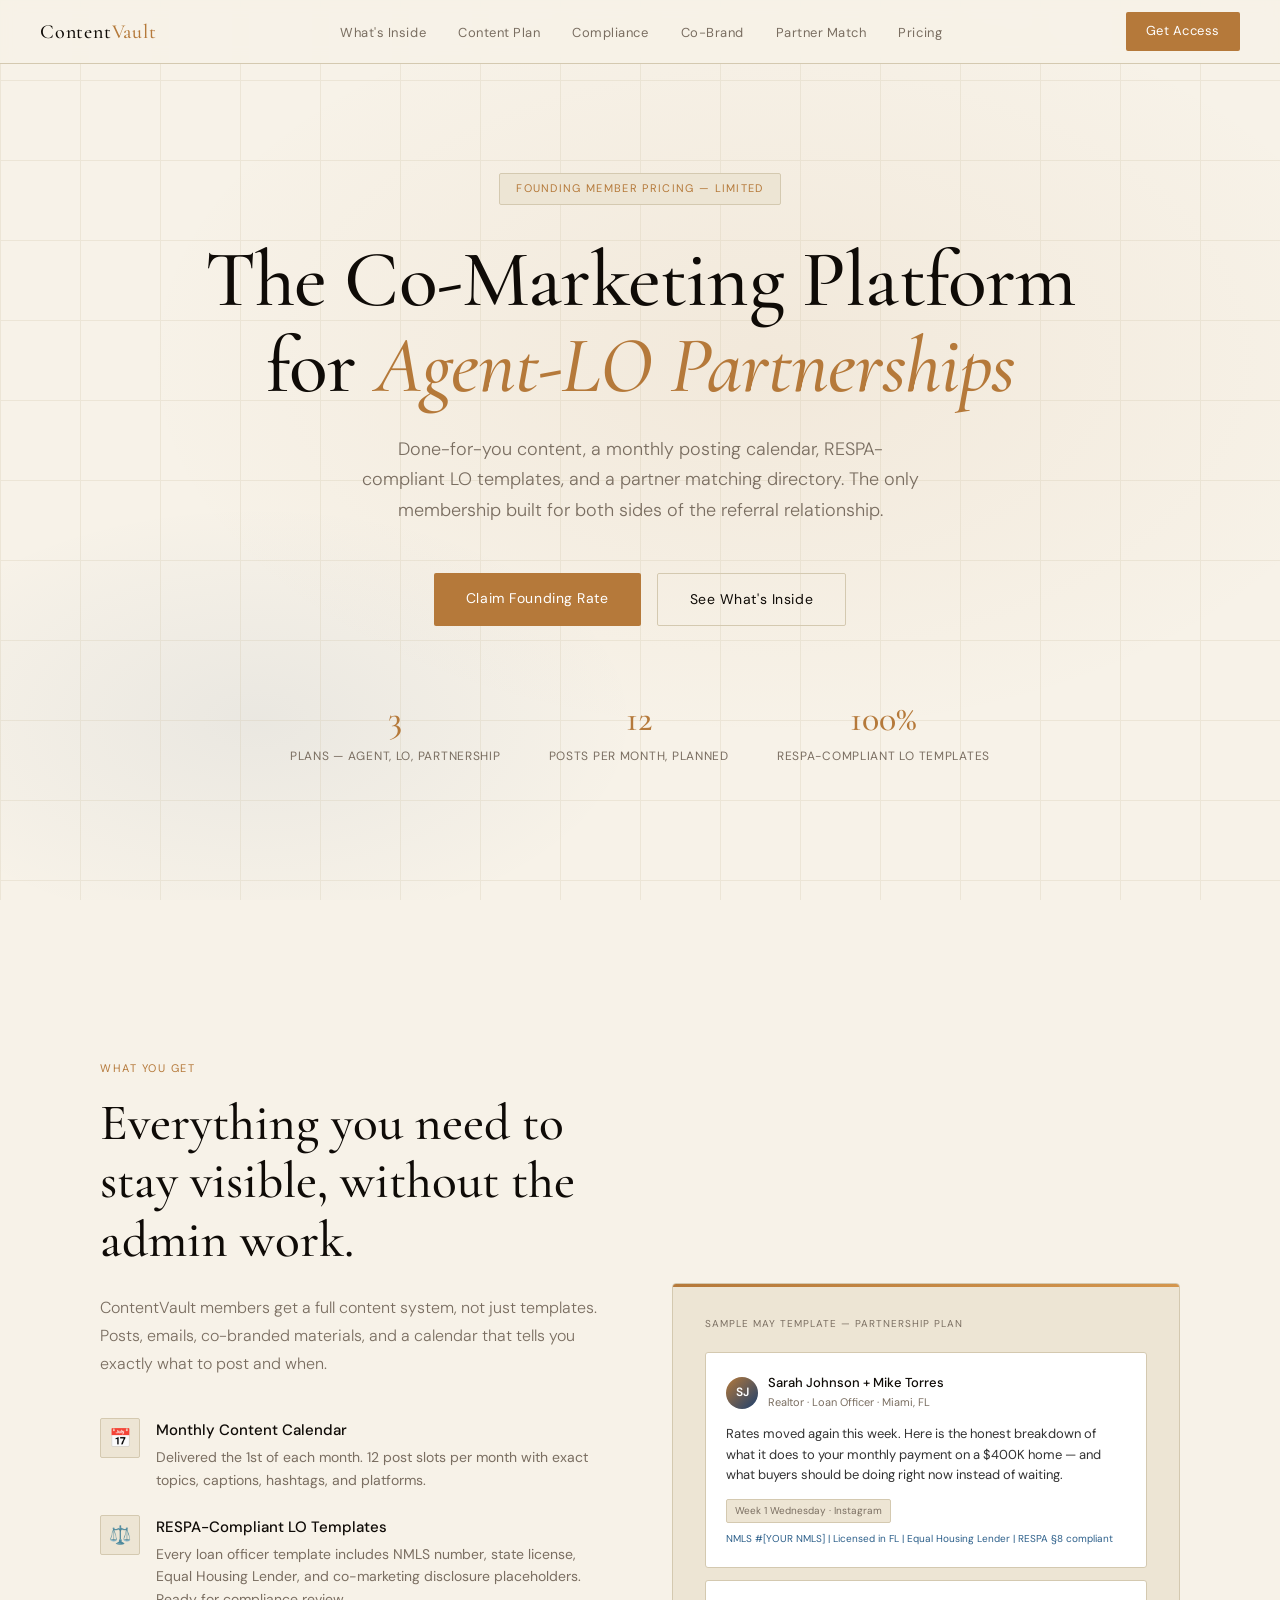
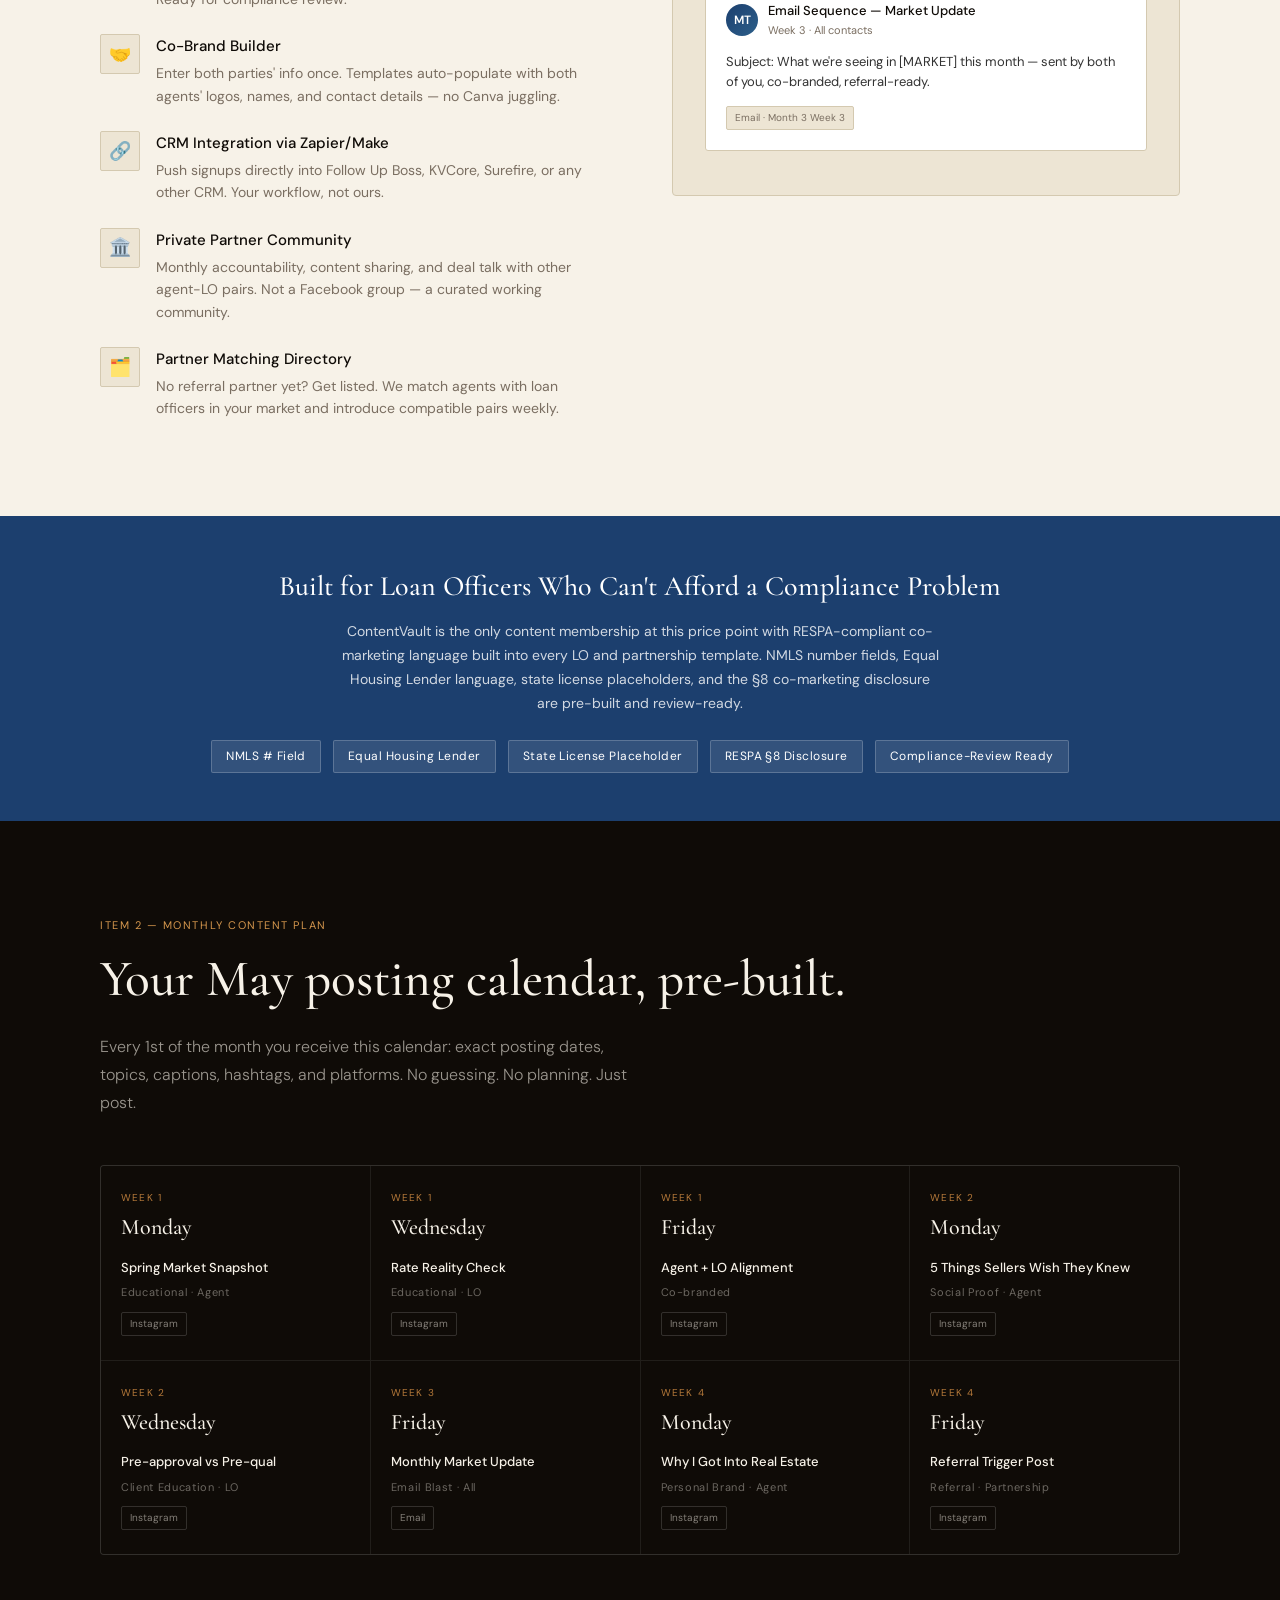
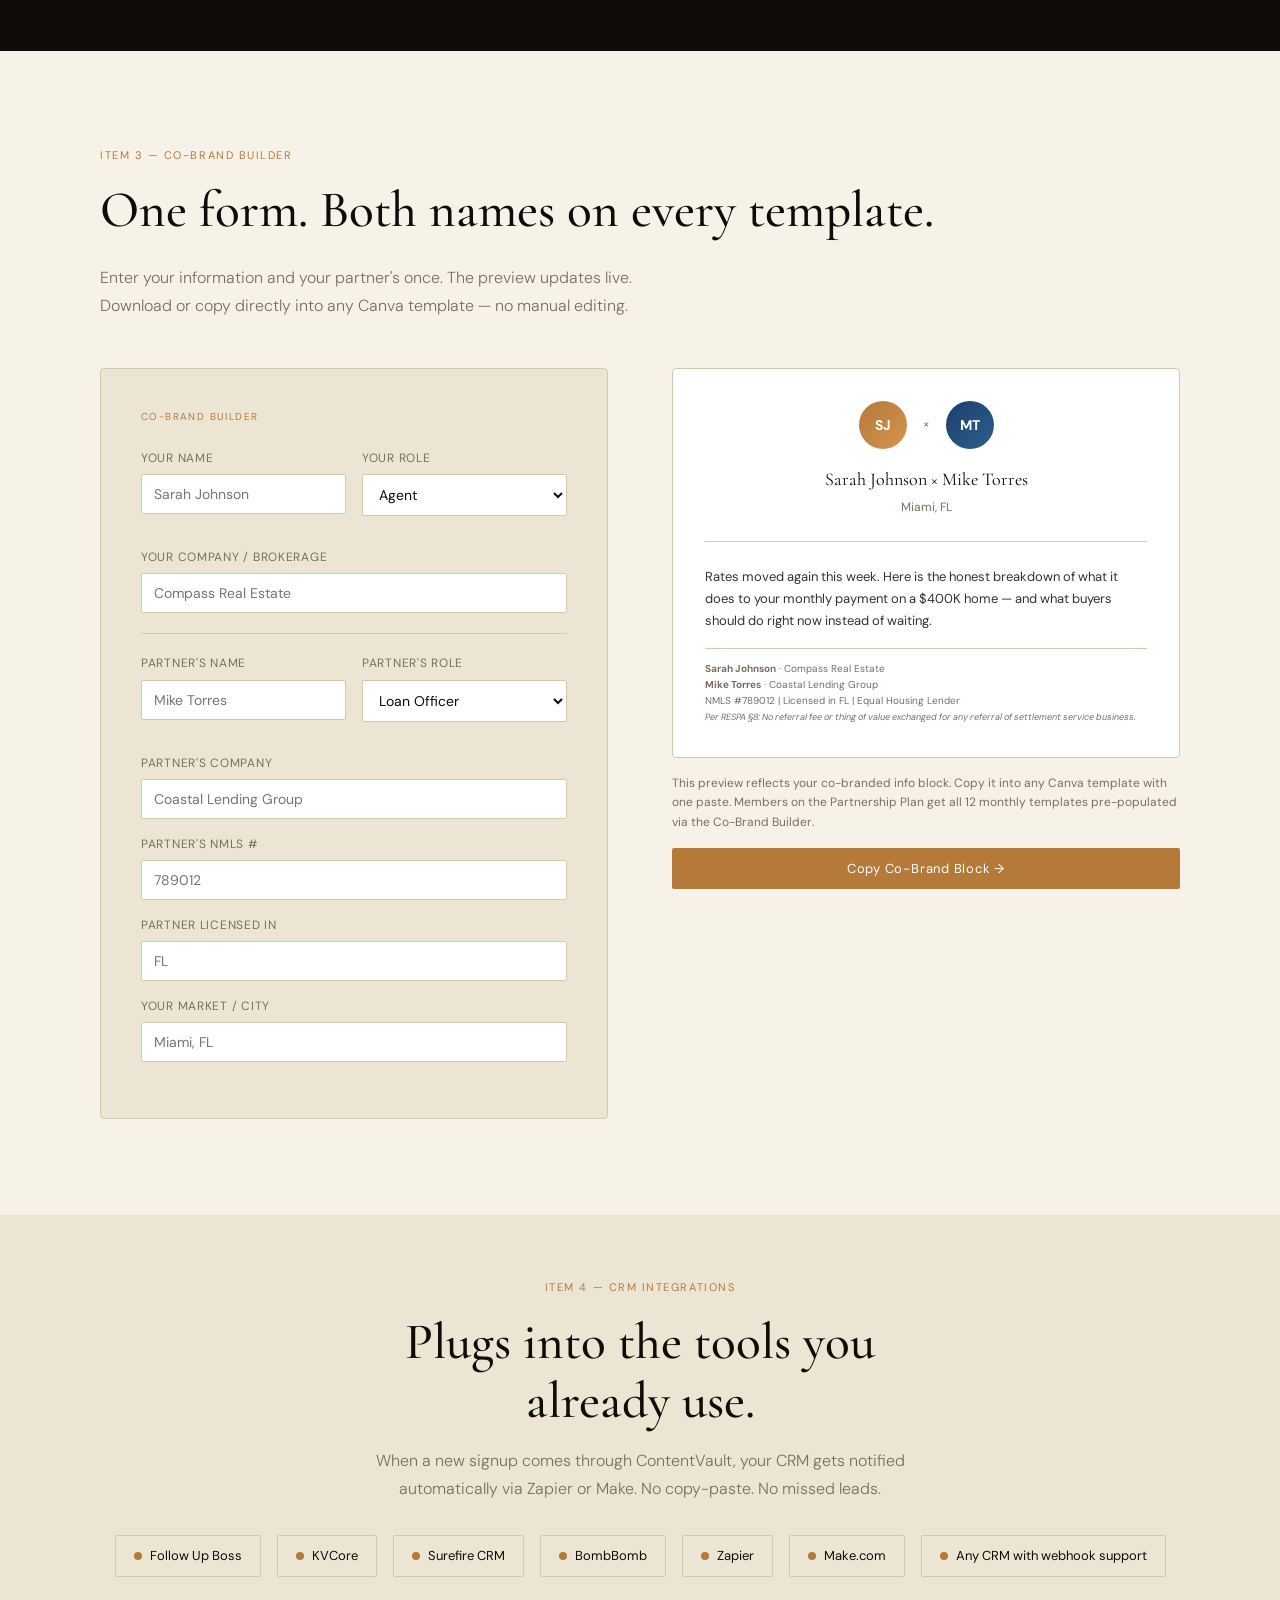
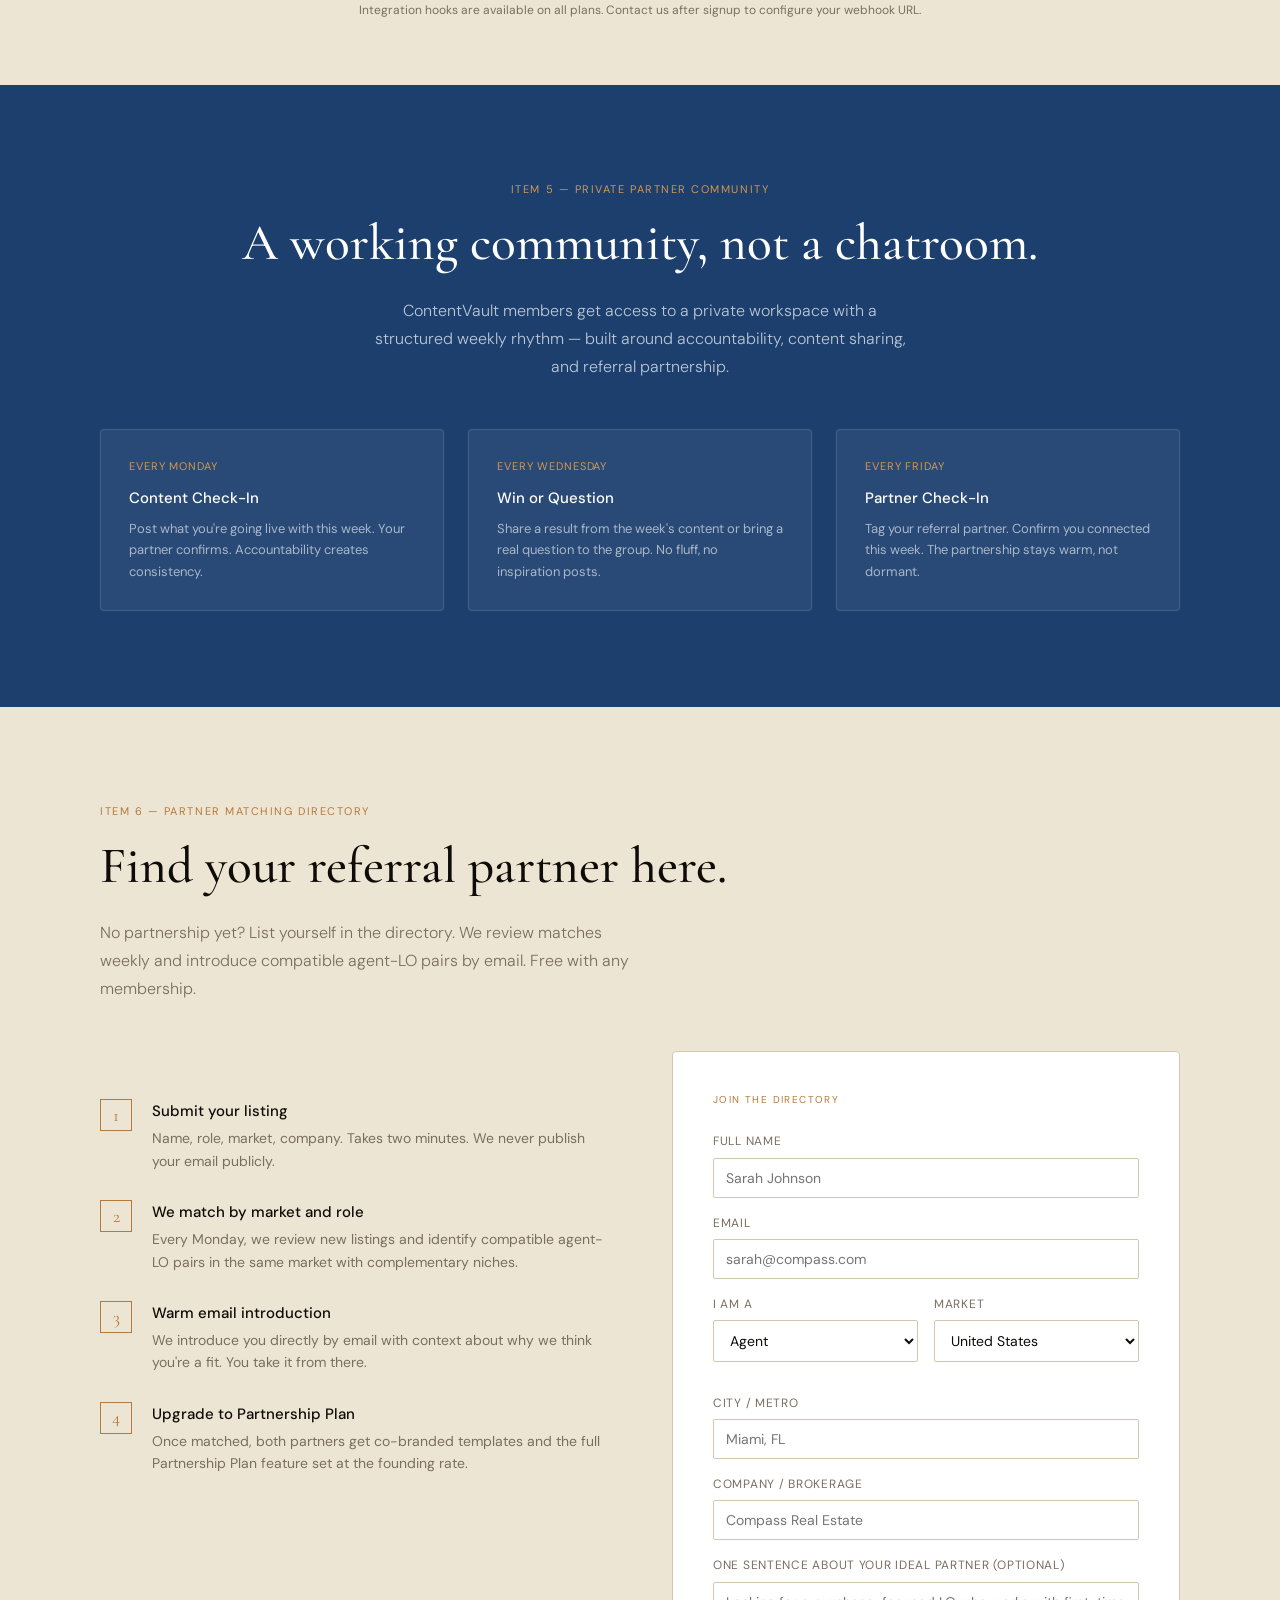
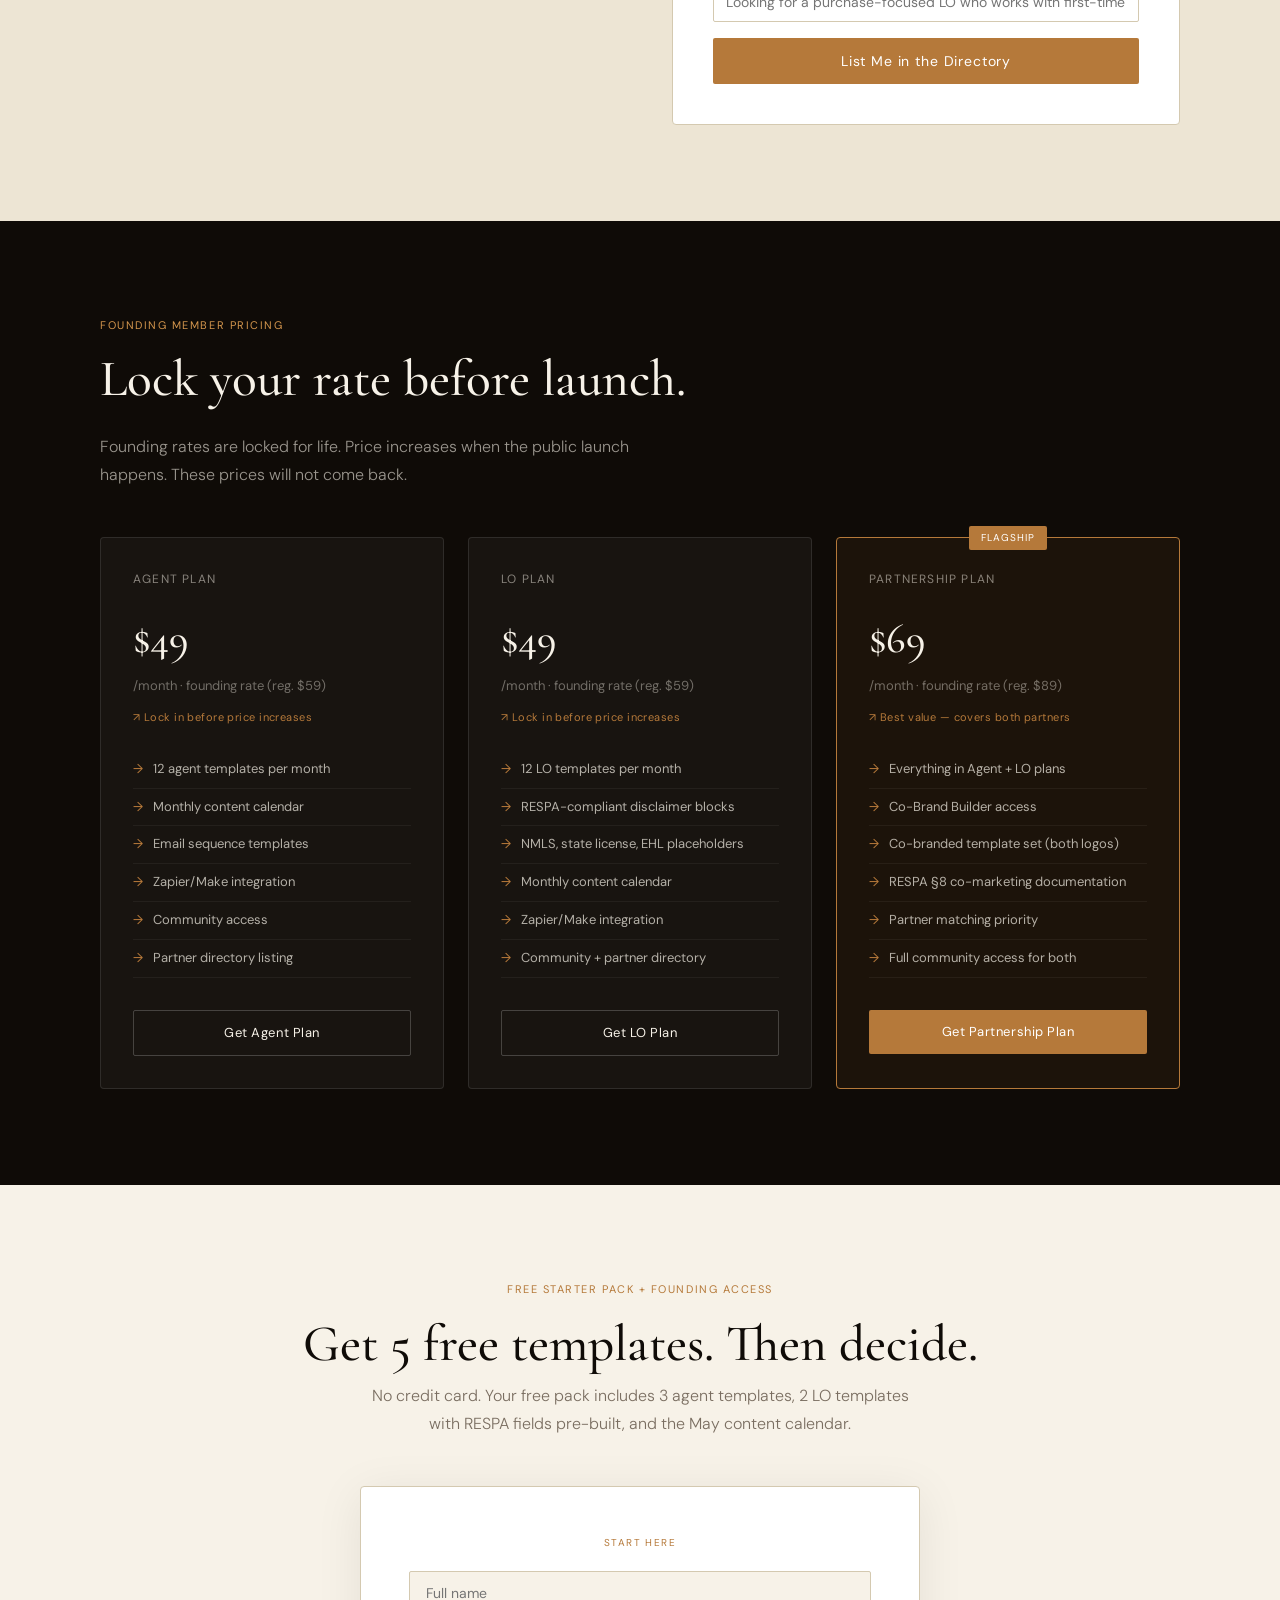
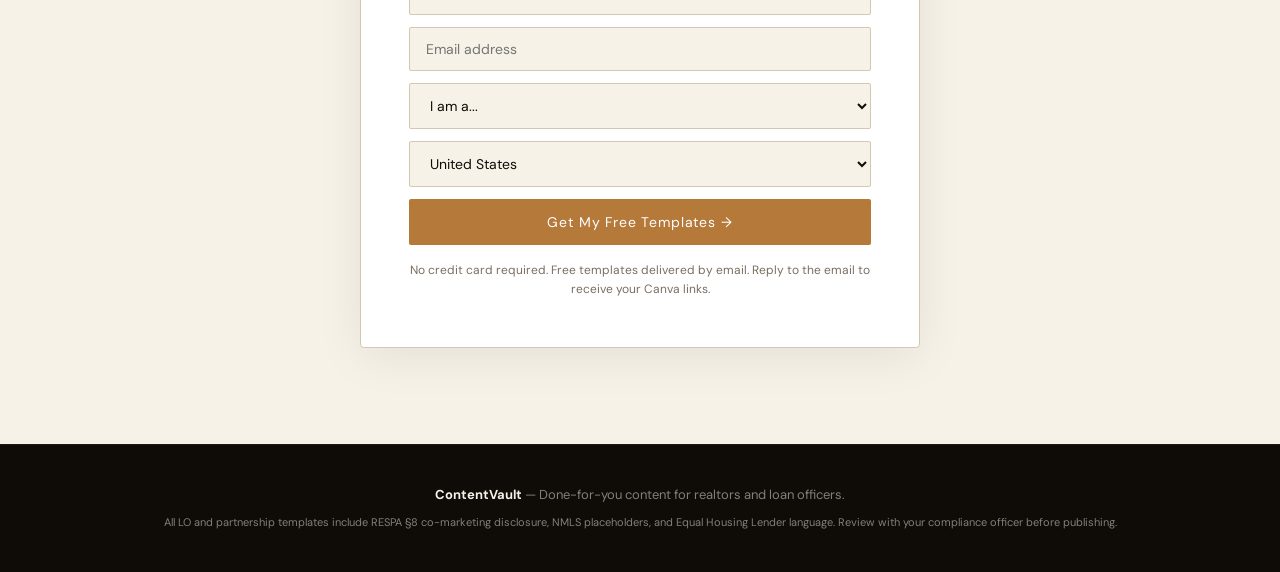
==== commit f101acd9: "Fix: NMLS hidden for agents, add co-brand copy button, fix admin Array.isArray errors, fix RLS on cv" ====
--- a/index.html
+++ b/index.html
@@ -367,6 +367,8 @@
           </div>
         </div>
         <p style="font-size:12px;color:var(--muted);margin-top:16px;line-height:1.6;">This preview reflects your co-branded info block. Copy it into any Canva template with one paste. Members on the Partnership Plan get all 12 monthly templates pre-populated via the Co-Brand Builder.</p>
+        <button onclick="copyCoband()" id="cobrand-copy-btn" style="margin-top:16px;width:100%;background:var(--gold);color:white;border:none;padding:12px;border-radius:2px;font-size:13px;letter-spacing:0.06em;cursor:pointer;font-family:'DM Sans',sans-serif;transition:background 0.2s;">Copy Co-Brand Block →</button>
+        <div id="cobrand-copied" style="display:none;text-align:center;font-size:12px;color:var(--gold);margin-top:8px;letter-spacing:0.06em;">✓ Copied to clipboard — paste into Canva</div>
       </div>
     </div>
   </div>
@@ -597,15 +599,36 @@
 }
 
 function toggleLOFields(){
+  const aRole = document.getElementById('a-role').value;
   const bRole = document.getElementById('b-role').value;
+  document.getElementById('a-nmls-group').style.display = aRole==='lo'?'flex':'none';
+  document.getElementById('a-state-group').style.display = aRole==='lo'?'flex':'none';
   document.getElementById('b-nmls-group').style.display = bRole==='lo'?'flex':'none';
   document.getElementById('b-state-group').style.display = bRole==='lo'?'flex':'none';
 }
+// Set correct initial state on load
+document.addEventListener('DOMContentLoaded', toggleLOFields);
 
 function toggleDirLO(){
   const role = document.getElementById('dir-role').value;
   document.getElementById('dir-nmls-group').style.display = role==='lo'?'flex':'none';
 }
+
+function copyCoband(){
+  const aName = document.getElementById('a-name').value||'Sarah Johnson';
+  const bName = document.getElementById('b-name').value||'Mike Torres';
+  const aCompany = document.getElementById('a-company').value||'Compass Real Estate';
+  const bCompany = document.getElementById('b-company').value||'Coastal Lending Group';
+  const bNmls = document.getElementById('b-nmls').value||'[NMLS#]';
+  const bState = document.getElementById('b-state').value||'[STATE]';
+  const market = document.getElementById('market').value||'';
+  const text = aName+' · '+aCompany+'\n'+bName+' · '+bCompany+(market?'\n'+market:'')+' \nNMLS #'+bNmls+' | Licensed in '+bState+' | Equal Housing Lender\nPer RESPA §8: No referral fee or thing of value exchanged for any referral of settlement service business.';
+  navigator.clipboard.writeText(text).then(()=>{
+    document.getElementById('cobrand-copied').style.display='block';
+    document.getElementById('cobrand-copy-btn').textContent='Copied';
+    setTimeout(()=>{document.getElementById('cobrand-copied').style.display='none';document.getElementById('cobrand-copy-btn').textContent='Copy Co-Brand Block';},3000);
+  }).catch(()=>alert(text));
+}
 </script>
 
 </body>
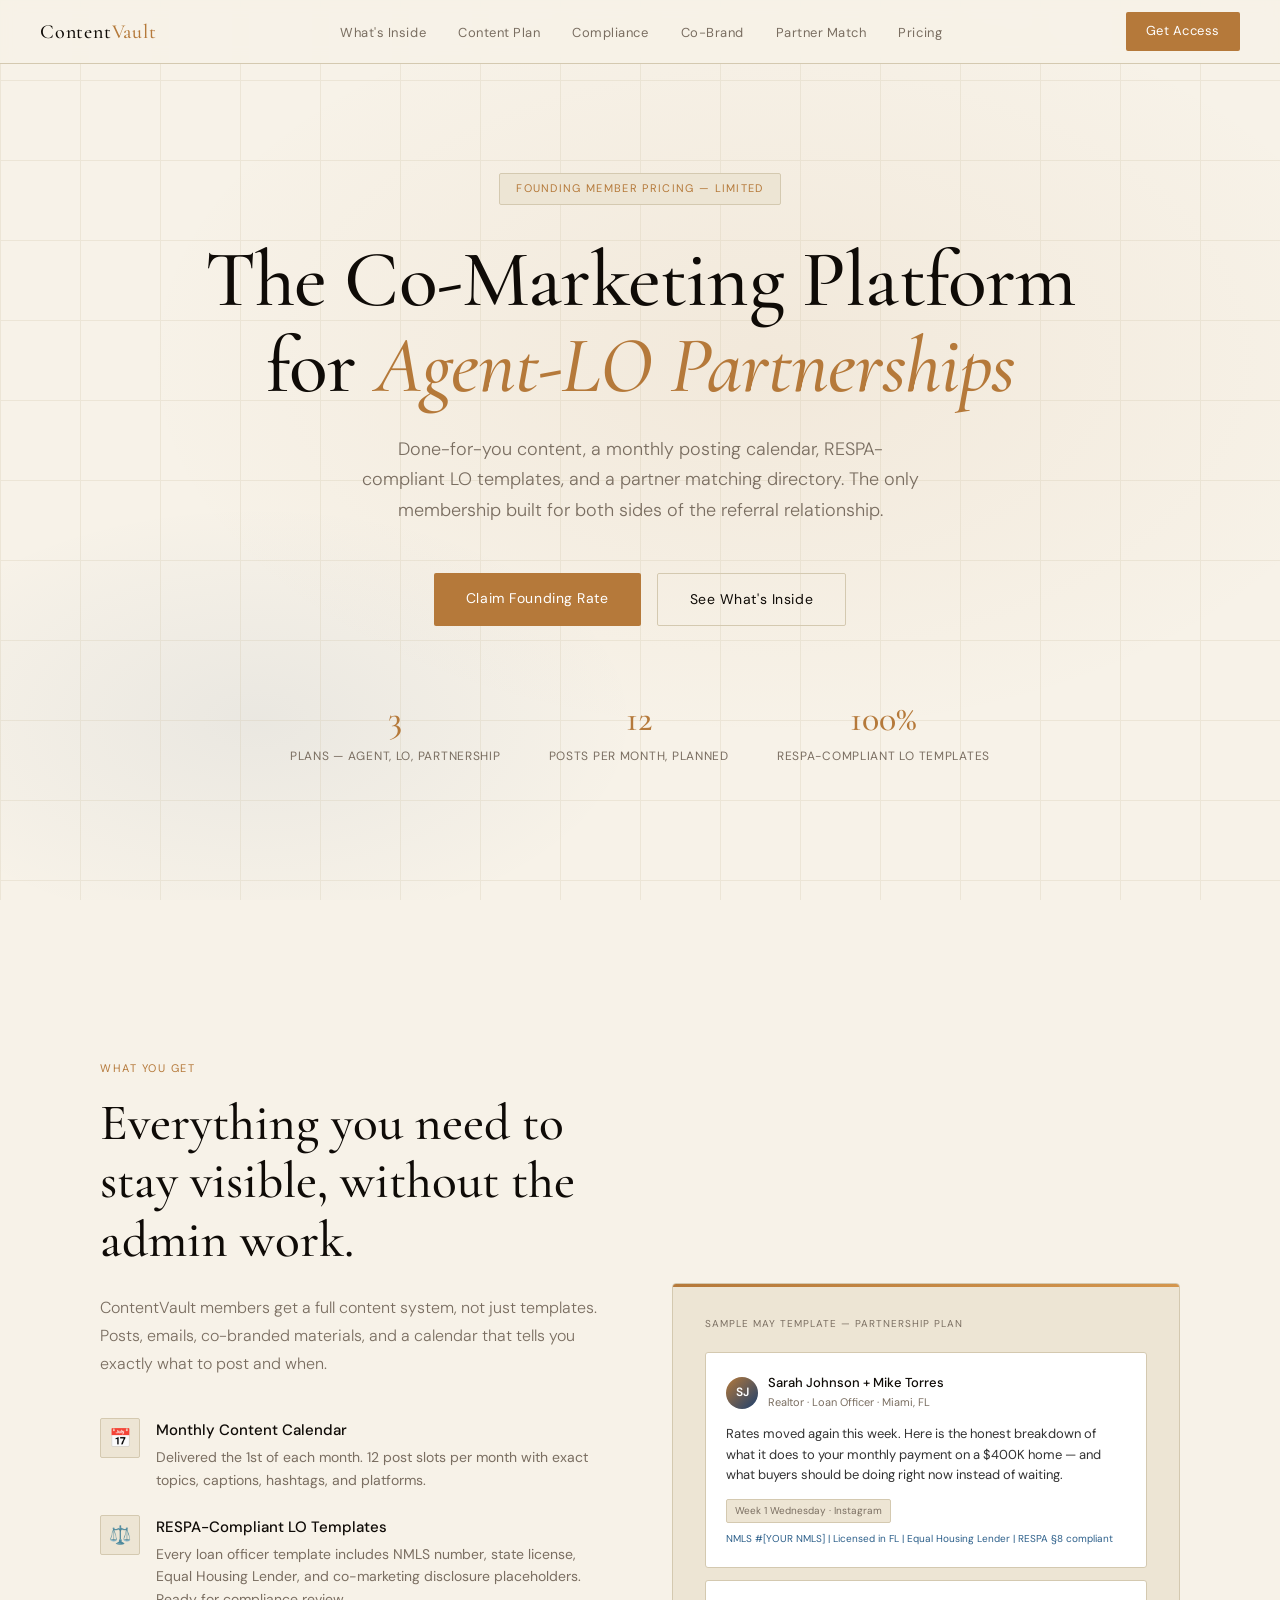
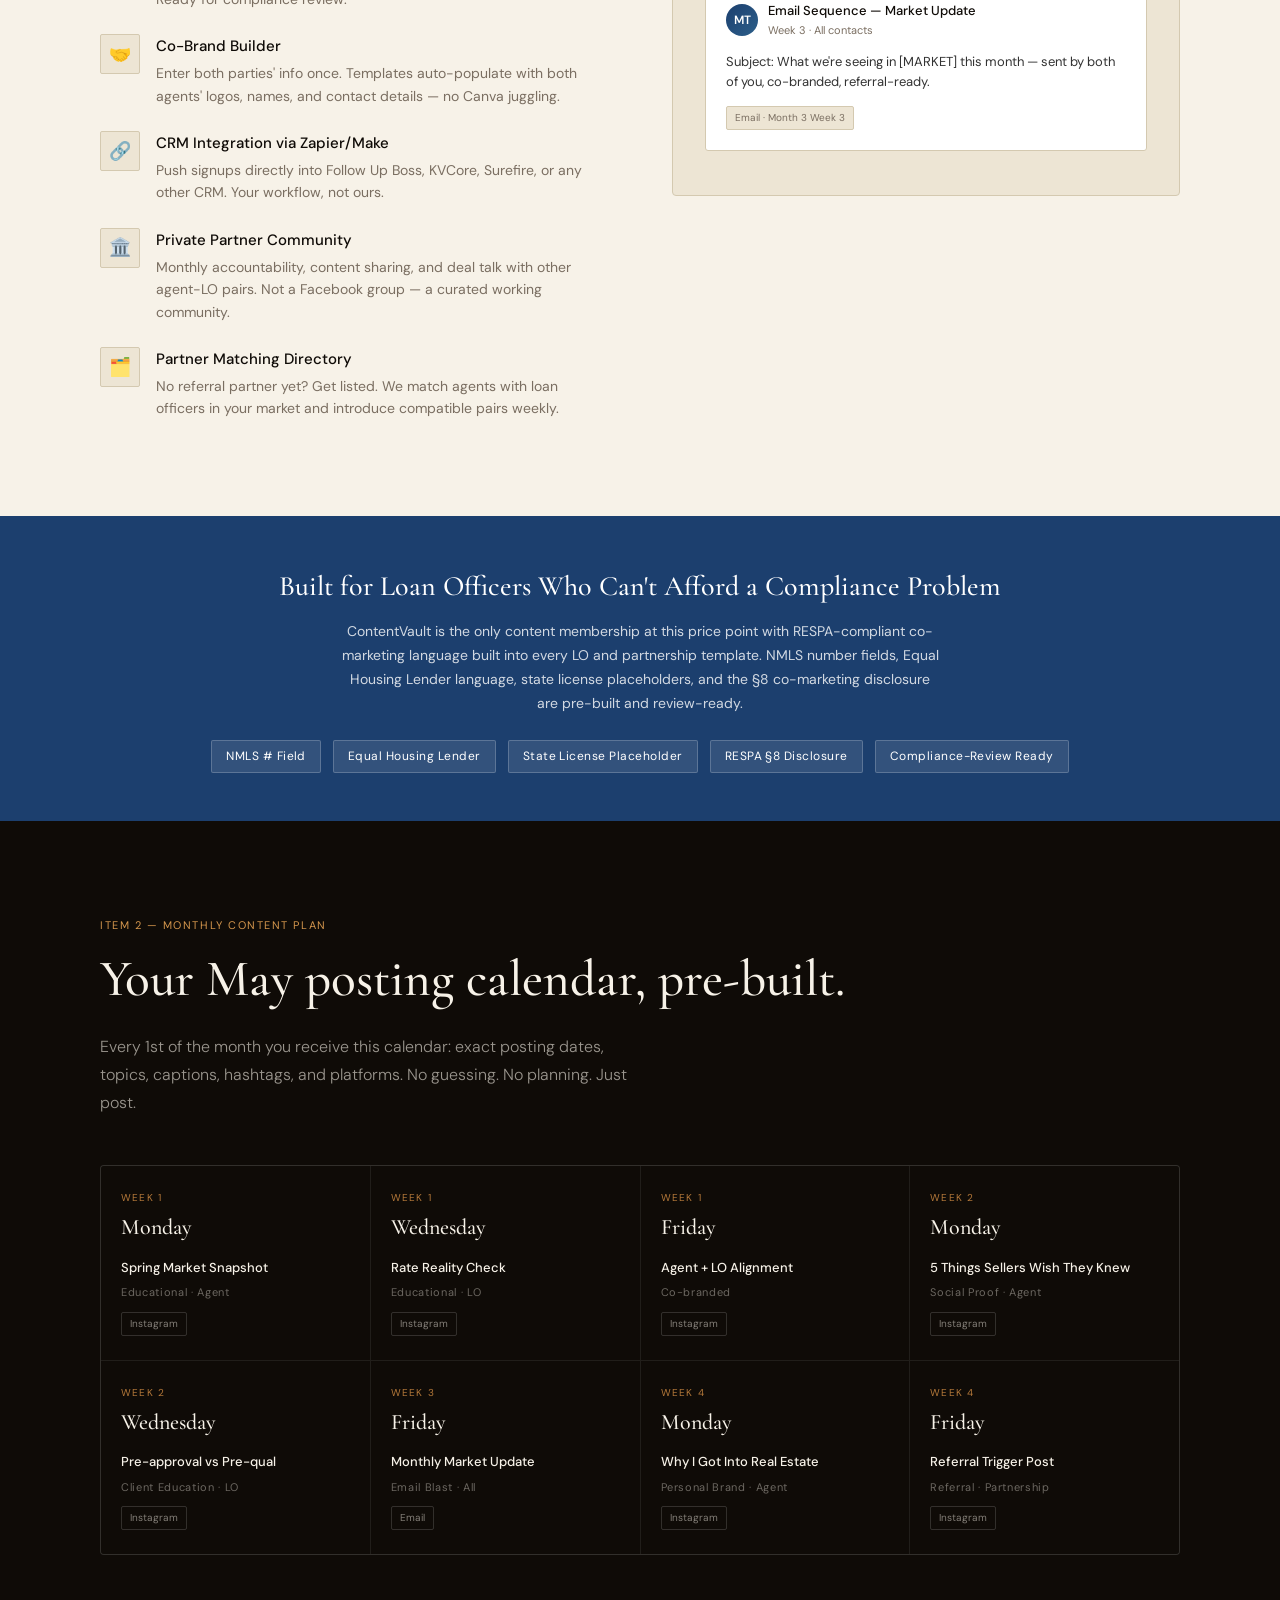
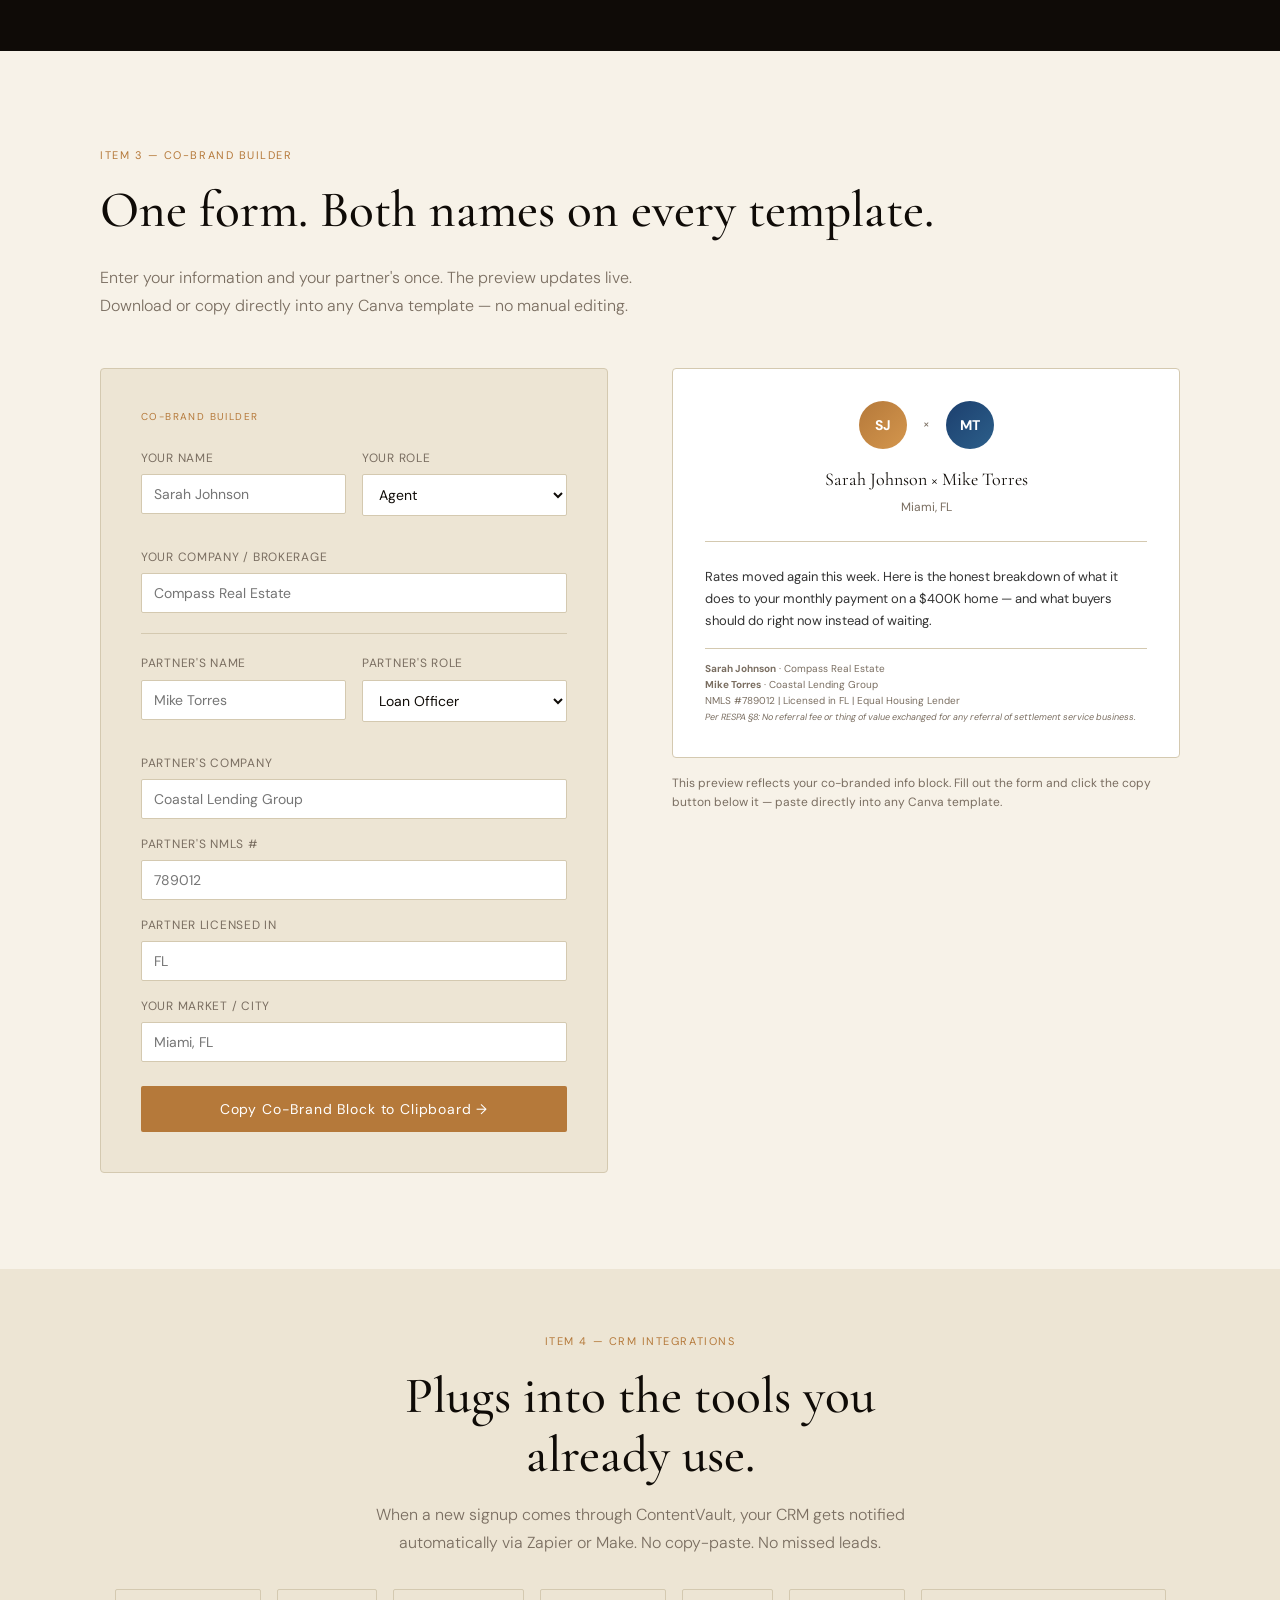
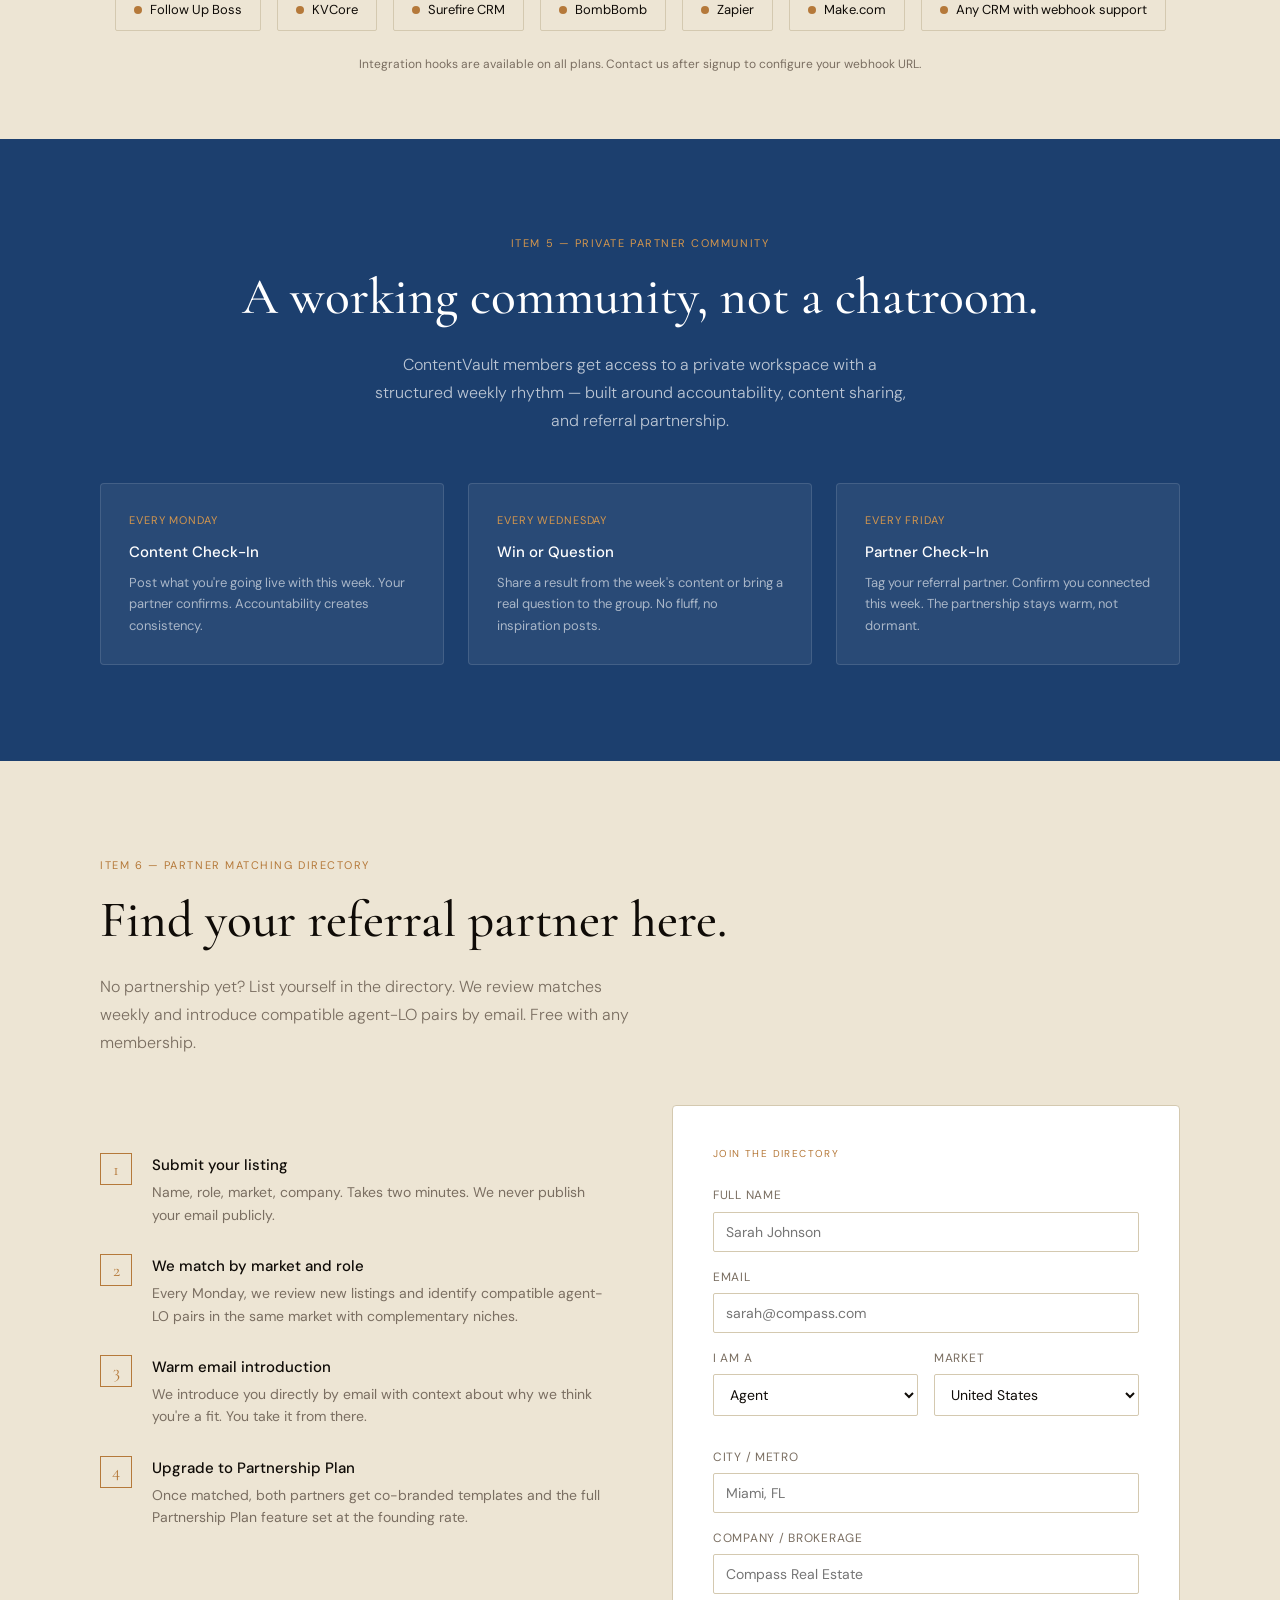
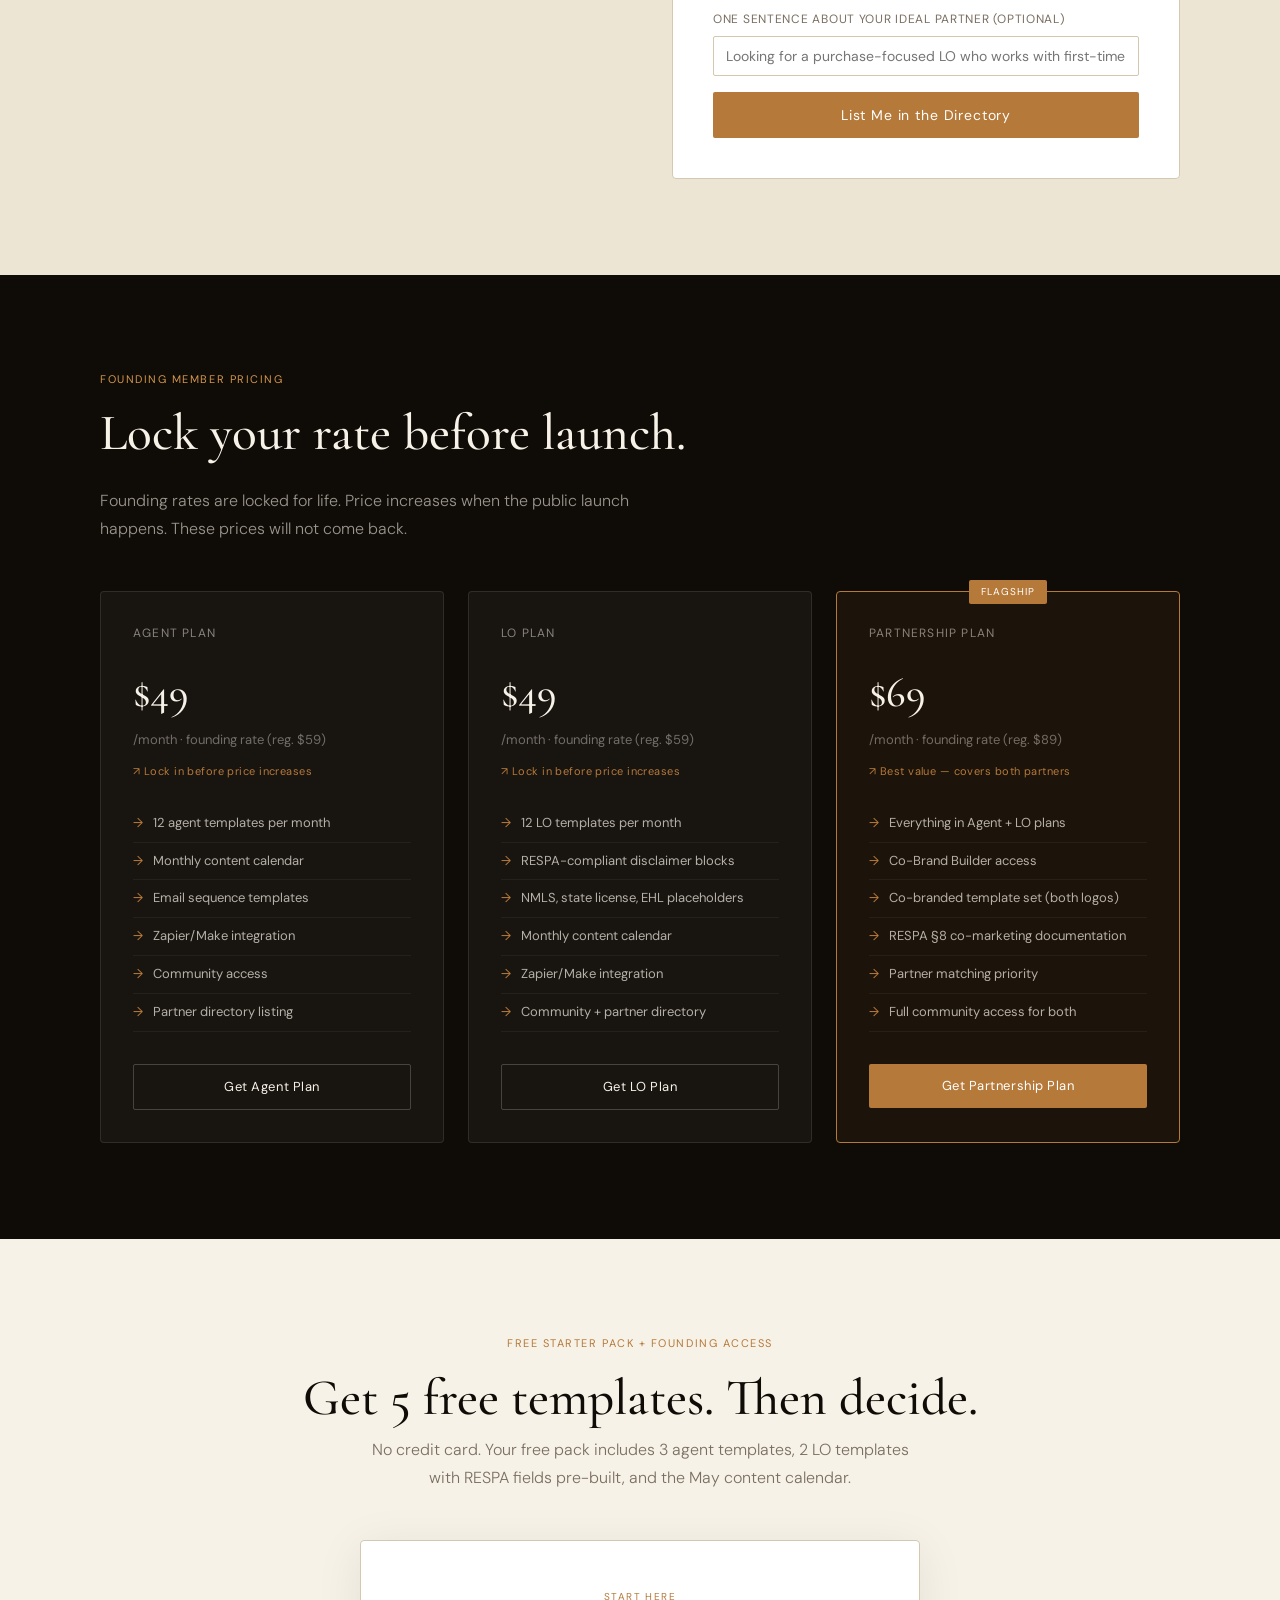
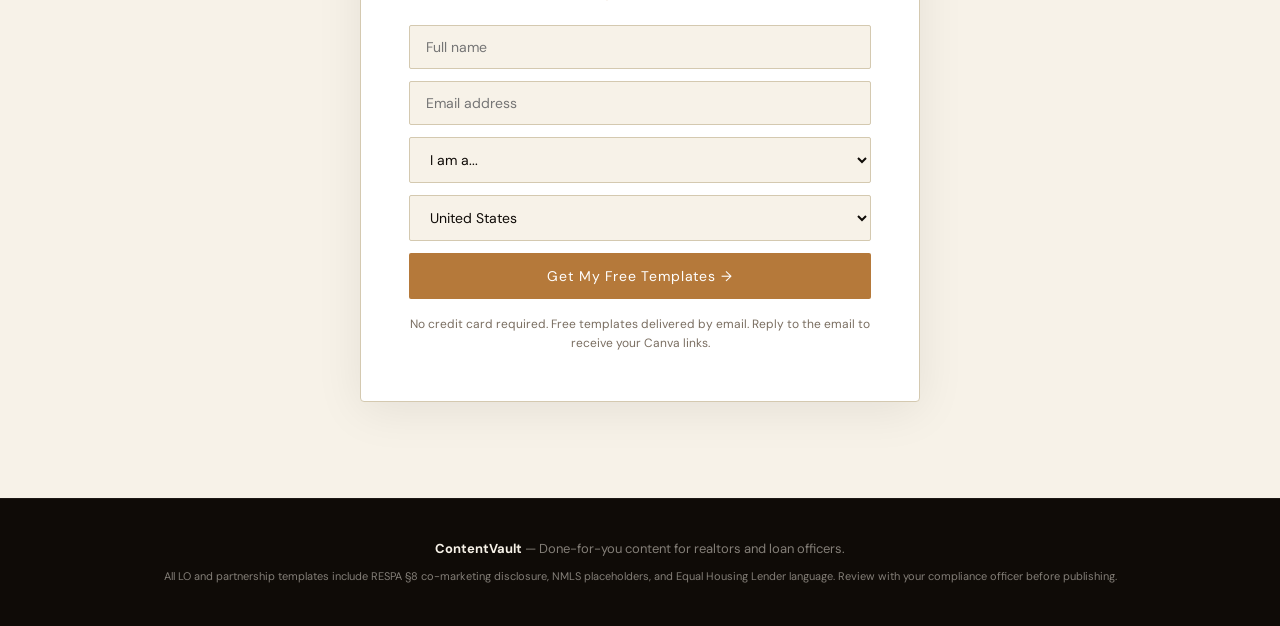
==== commit a1c4de0a: "Fix: move co-brand copy button to bottom of form column, remove duplicate from preview column" ====
--- a/index.html
+++ b/index.html
@@ -344,6 +344,8 @@
         <div class="form-group" id="b-nmls-group"><label>Partner's NMLS #</label><input type="text" id="b-nmls" placeholder="789012" oninput="updatePreview()"/></div>
         <div class="form-group" id="b-state-group"><label>Partner Licensed In</label><input type="text" id="b-state" placeholder="FL" oninput="updatePreview()"/></div>
         <div class="form-group"><label>Your Market / City</label><input type="text" id="market" placeholder="Miami, FL" oninput="updatePreview()"/></div>
+        <button onclick="copyCoband()" id="cobrand-copy-btn" style="margin-top:8px;width:100%;background:var(--gold);color:white;border:none;padding:14px;border-radius:2px;font-size:14px;letter-spacing:0.06em;cursor:pointer;font-family:'DM Sans',sans-serif;transition:background 0.2s;">Copy Co-Brand Block to Clipboard →</button>
+        <div id="cobrand-copied" style="display:none;text-align:center;font-size:12px;color:var(--gold);margin-top:10px;letter-spacing:0.06em;">✓ Copied — paste directly into Canva</div>
       </div>
       <div>
         <div class="cobrand-preview" id="cobrand-preview">
@@ -366,9 +368,7 @@
             <em style="font-size:9px">Per RESPA §8: No referral fee or thing of value exchanged for any referral of settlement service business.</em>
           </div>
         </div>
-        <p style="font-size:12px;color:var(--muted);margin-top:16px;line-height:1.6;">This preview reflects your co-branded info block. Copy it into any Canva template with one paste. Members on the Partnership Plan get all 12 monthly templates pre-populated via the Co-Brand Builder.</p>
-        <button onclick="copyCoband()" id="cobrand-copy-btn" style="margin-top:16px;width:100%;background:var(--gold);color:white;border:none;padding:12px;border-radius:2px;font-size:13px;letter-spacing:0.06em;cursor:pointer;font-family:'DM Sans',sans-serif;transition:background 0.2s;">Copy Co-Brand Block →</button>
-        <div id="cobrand-copied" style="display:none;text-align:center;font-size:12px;color:var(--gold);margin-top:8px;letter-spacing:0.06em;">✓ Copied to clipboard — paste into Canva</div>
+        <p style="font-size:12px;color:var(--muted);margin-top:16px;line-height:1.6;">This preview reflects your co-branded info block. Fill out the form and click the copy button below it — paste directly into any Canva template.</p>
       </div>
     </div>
   </div>
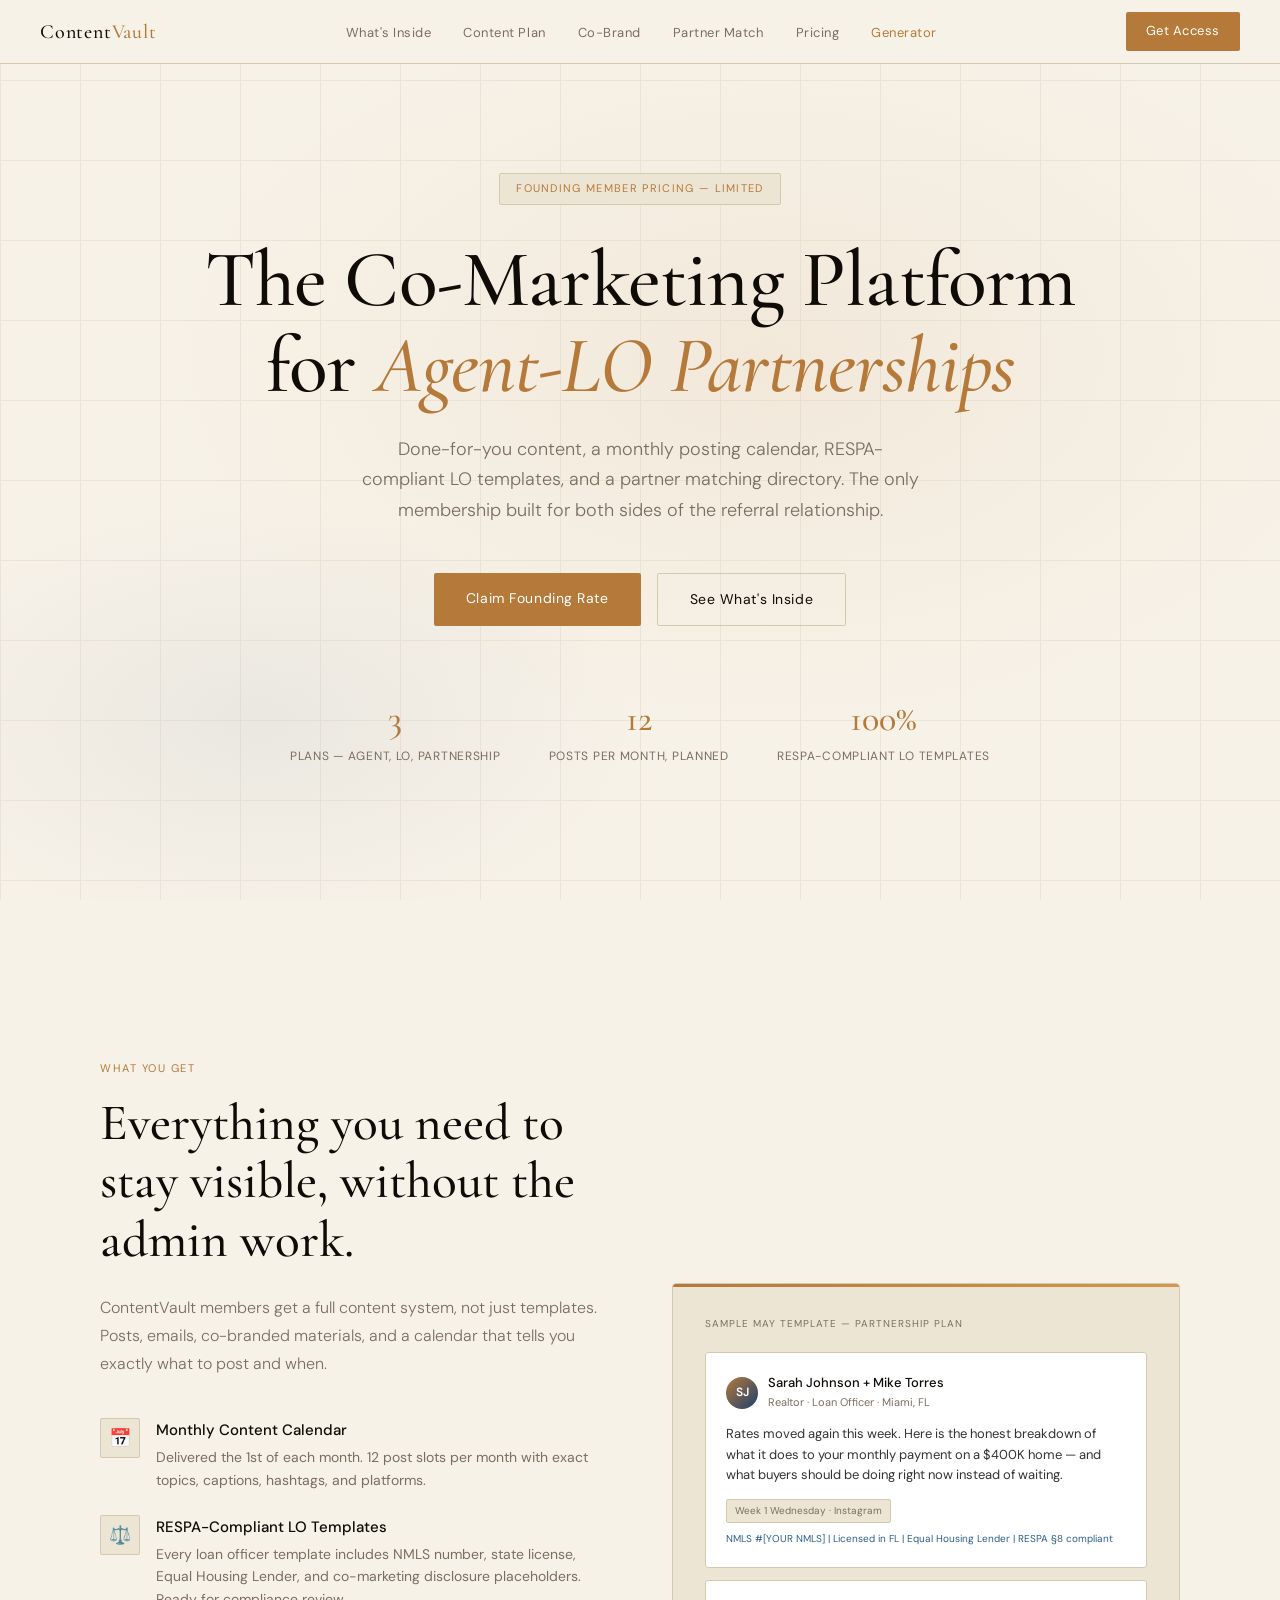
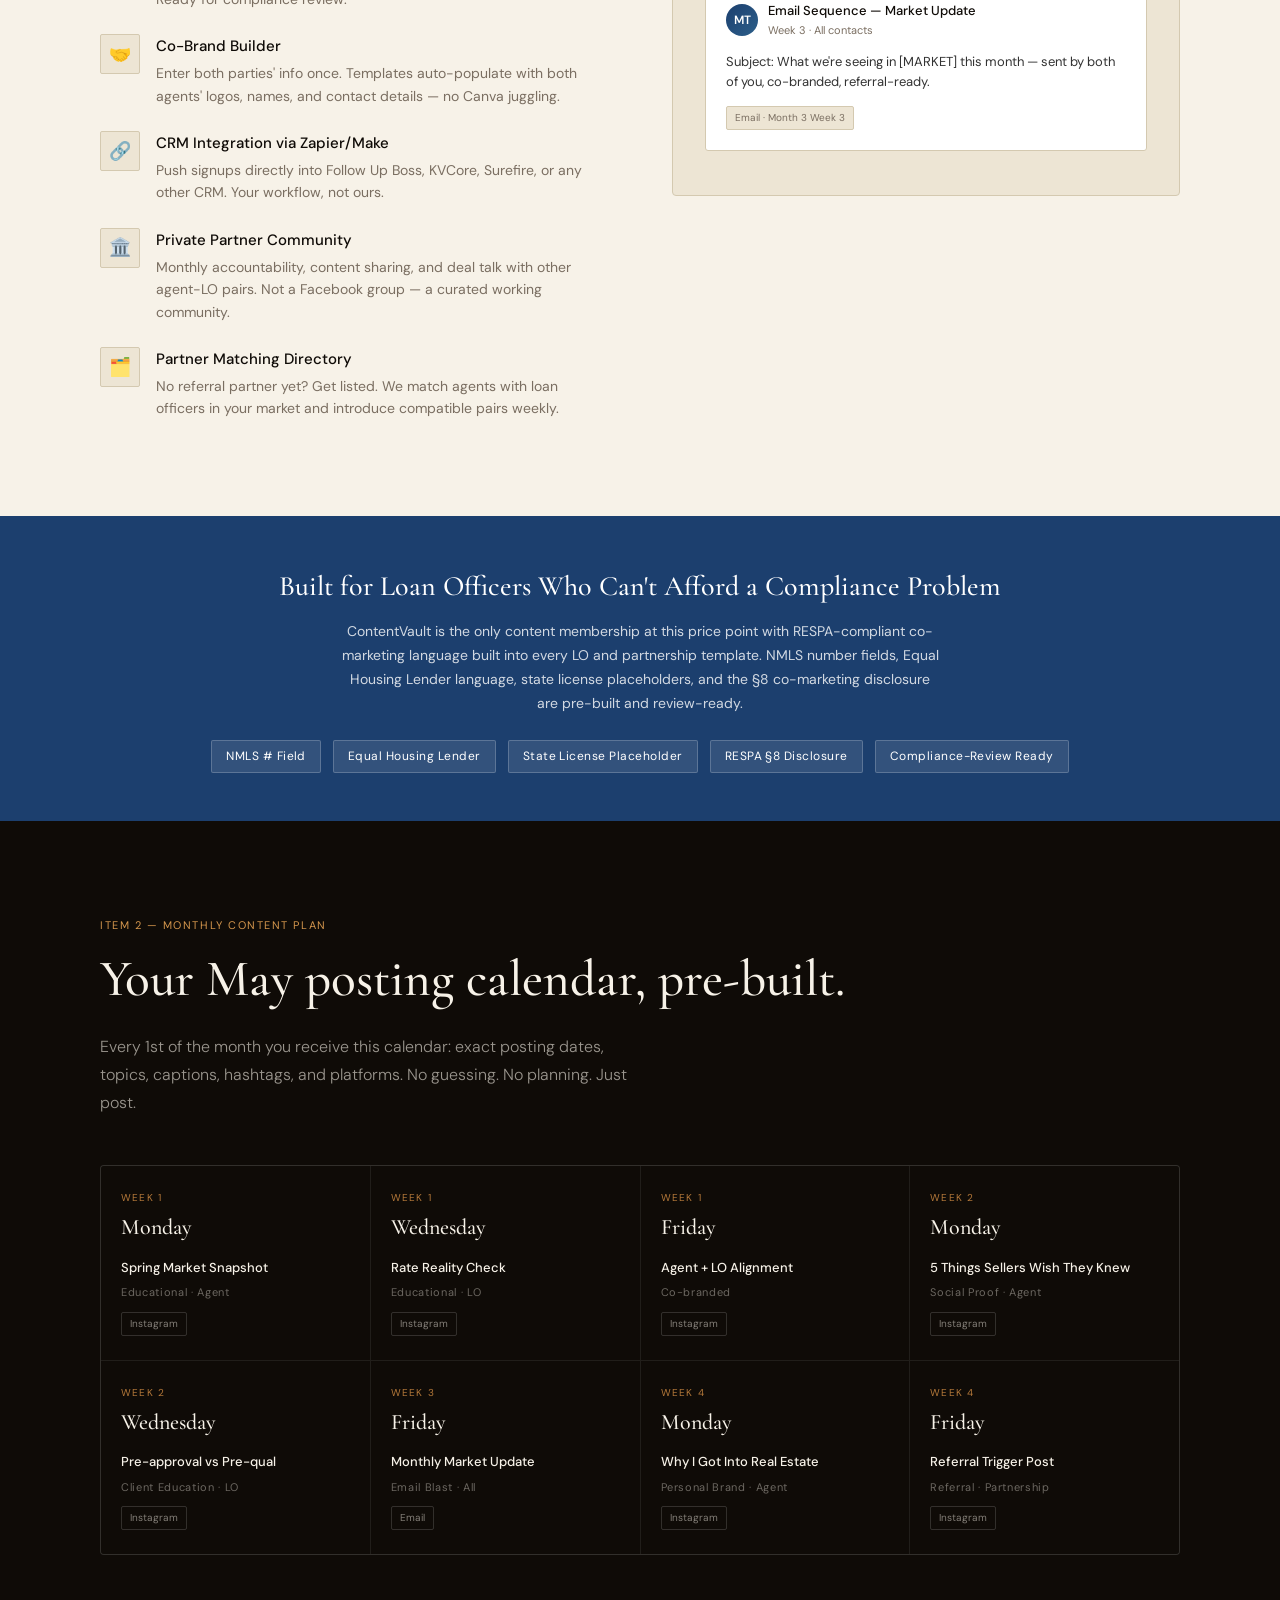
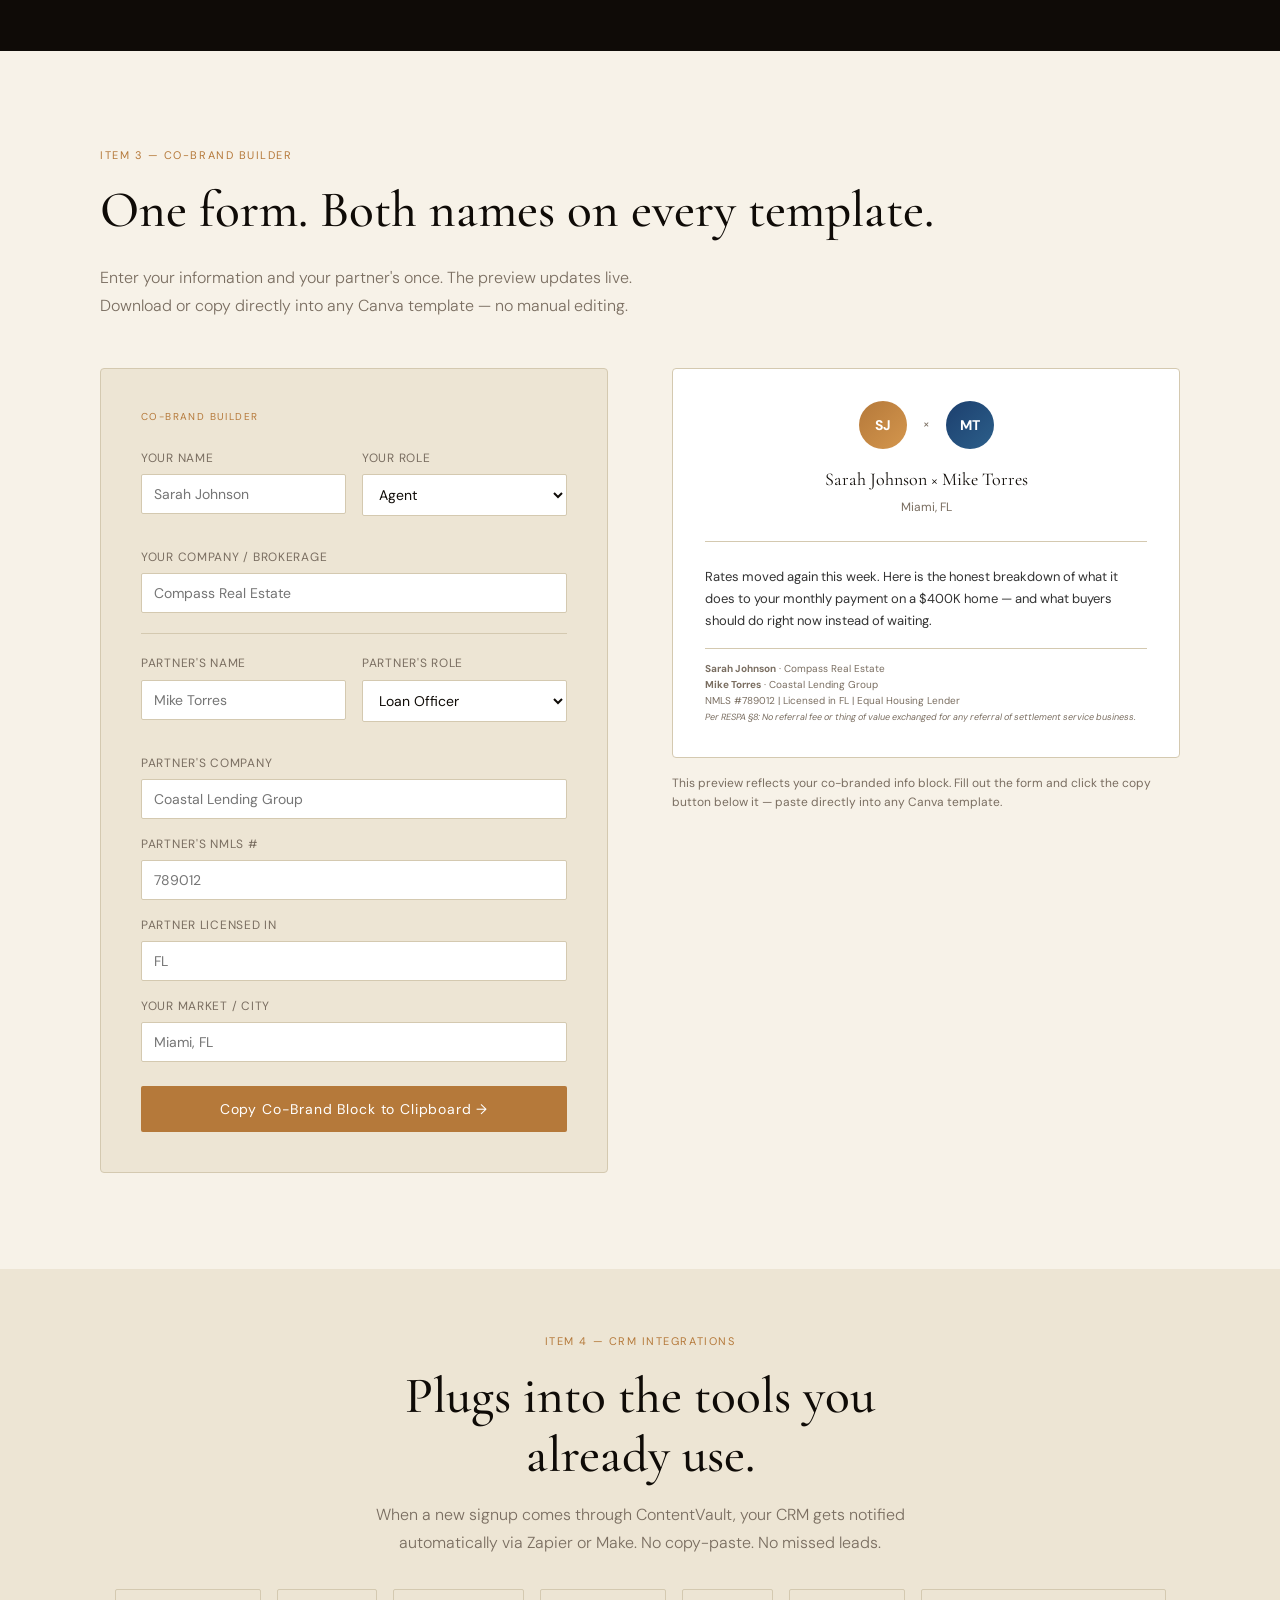
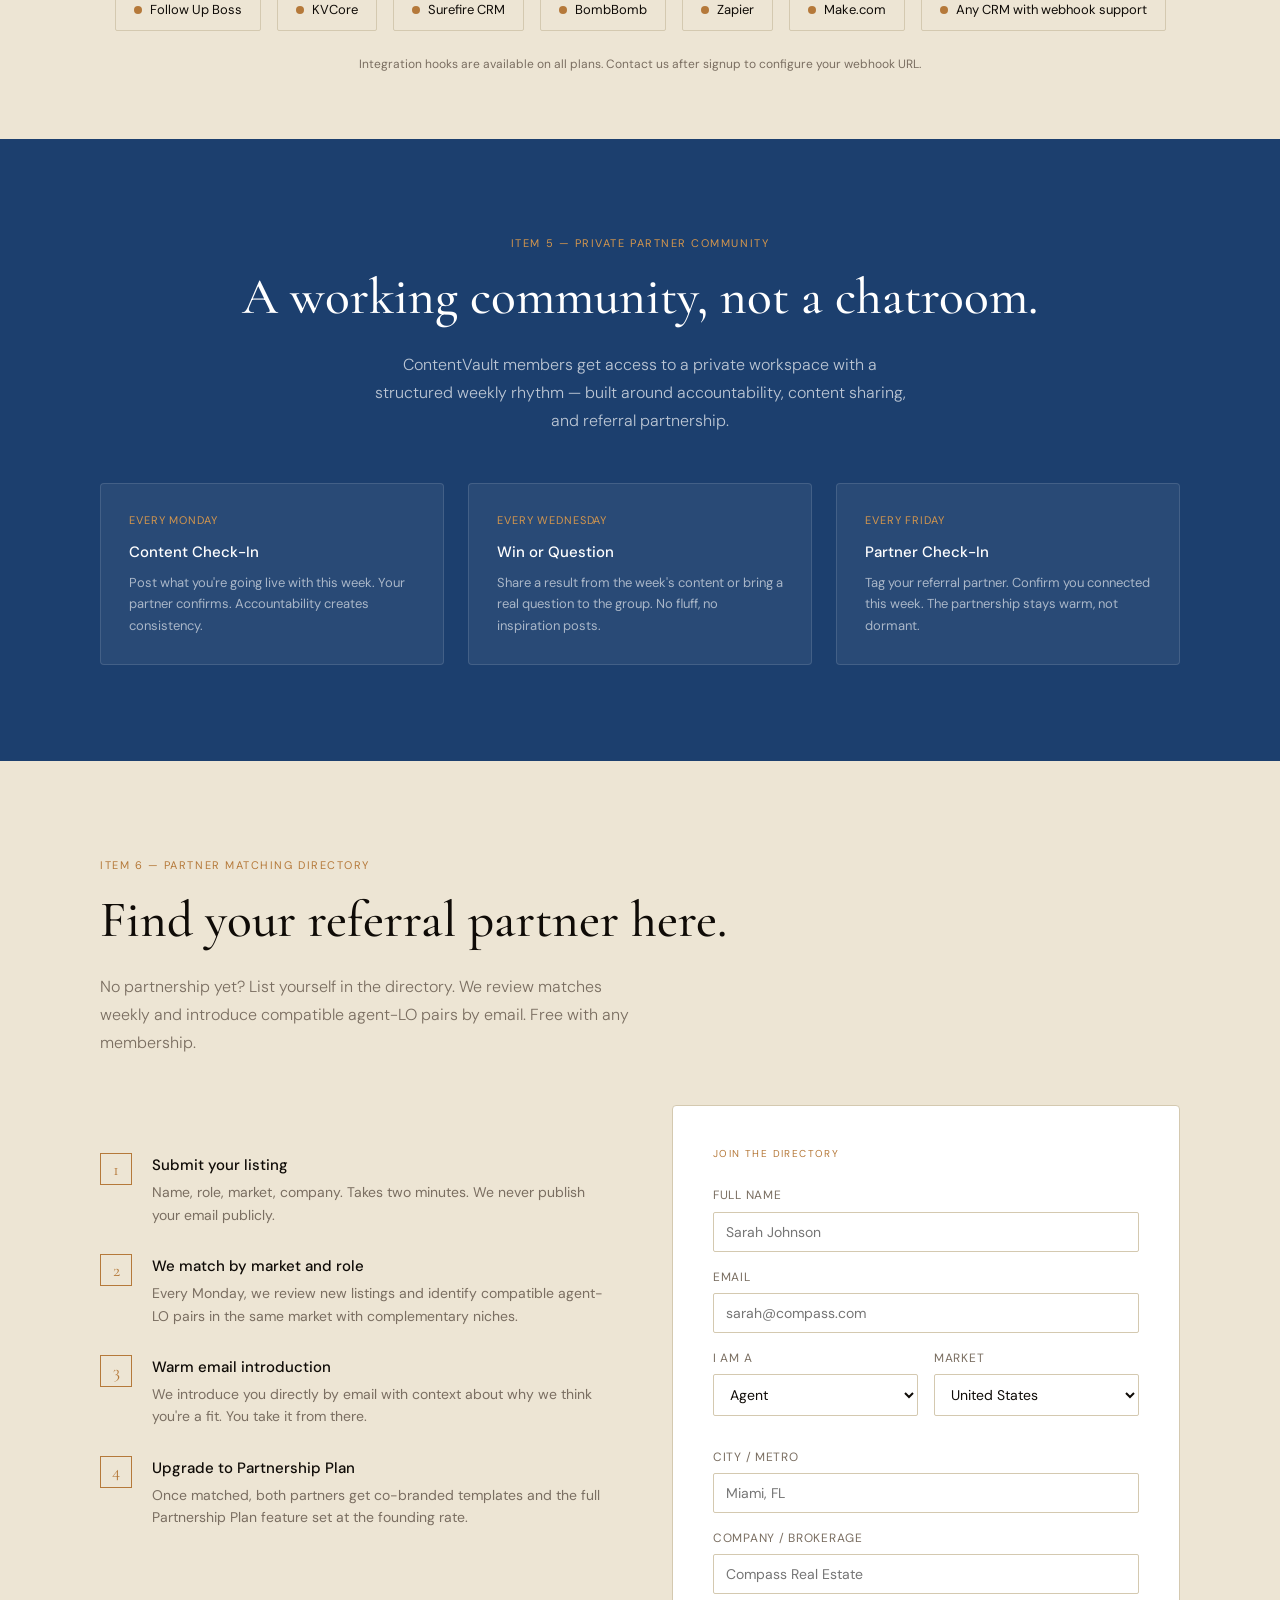
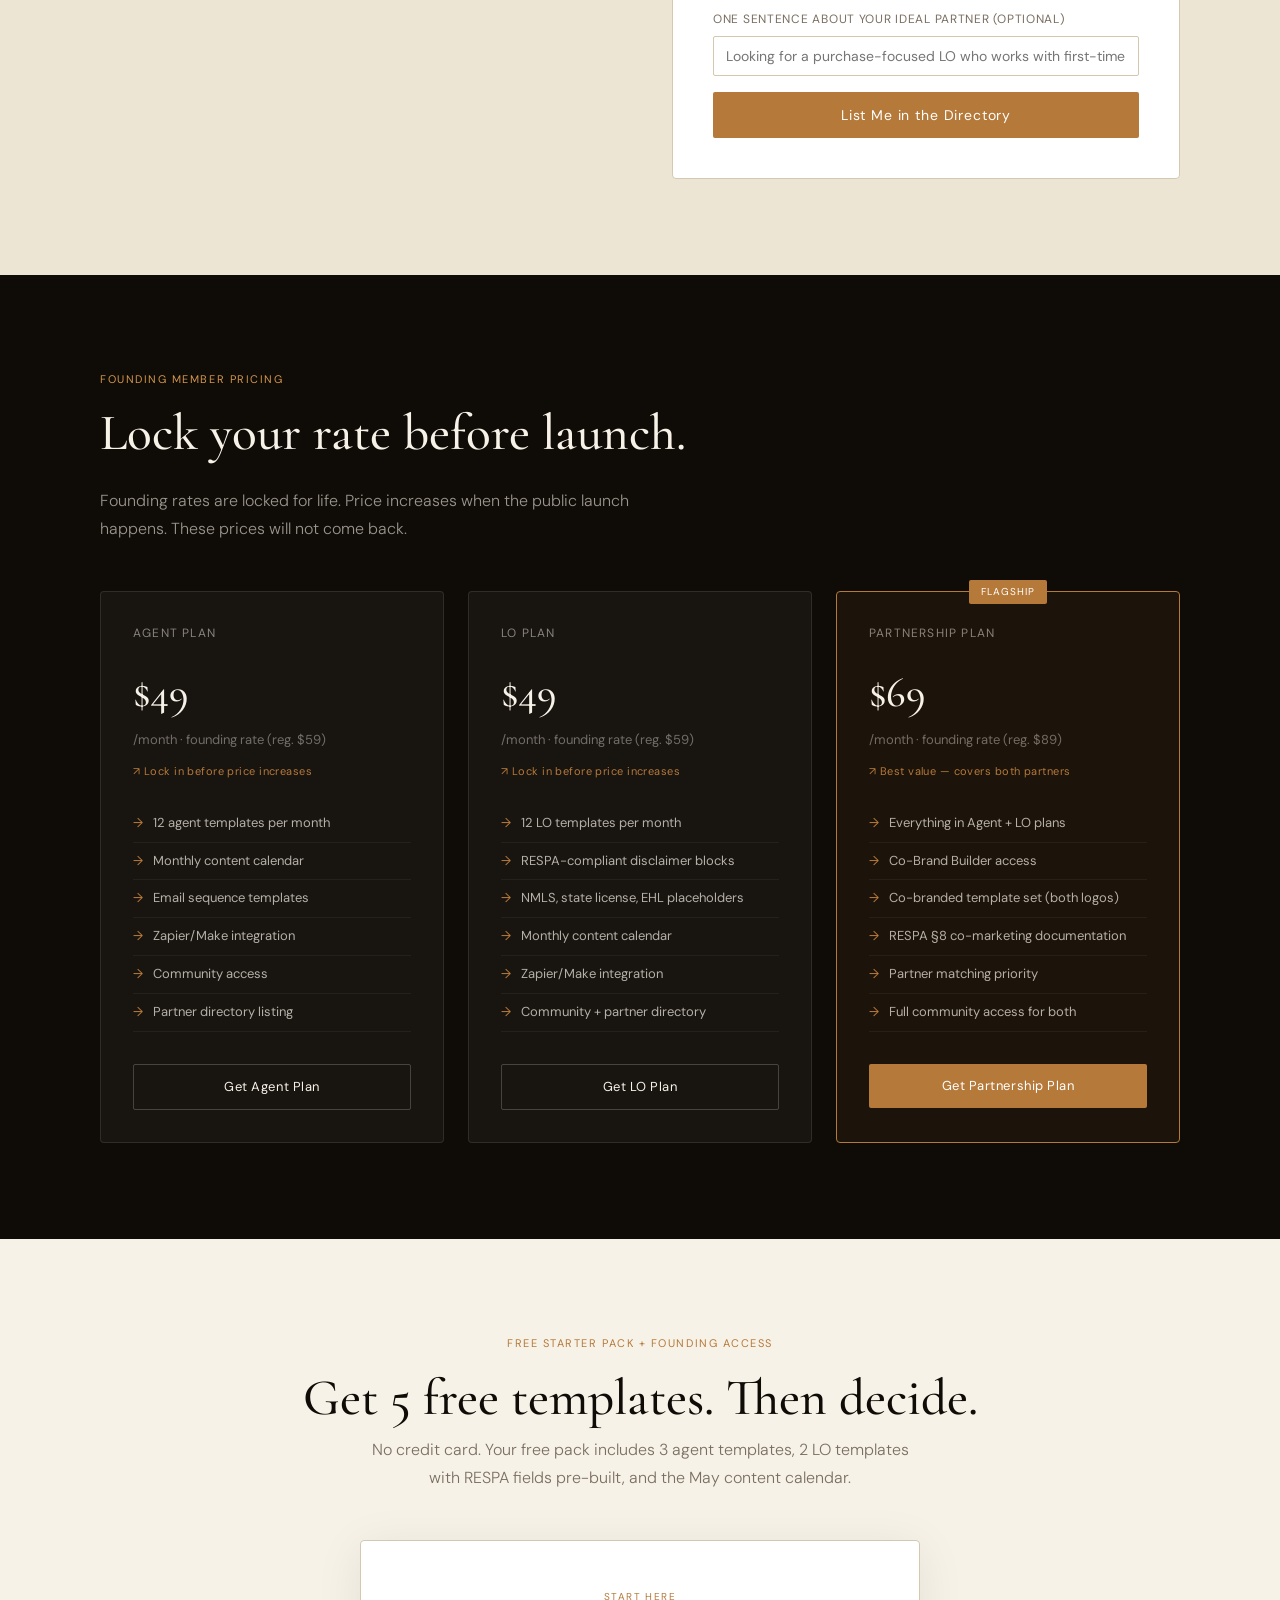
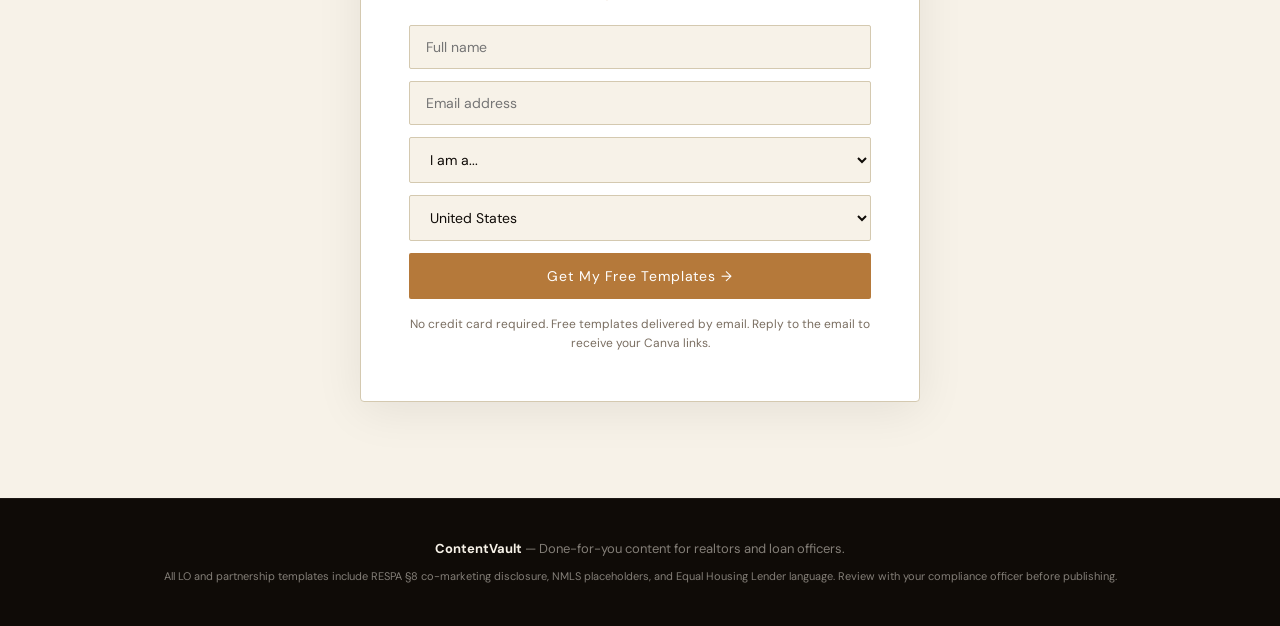
==== commit 8c80183e: "Add: member portal, monthly delivery function, Stripe webhook handler, nav update with generator lin" ====
--- a/index.html
+++ b/index.html
@@ -219,10 +219,10 @@
   <ul>
     <li><a href="#what">What's Inside</a></li>
     <li><a href="#calendar">Content Plan</a></li>
-    <li><a href="#compliance">Compliance</a></li>
     <li><a href="#cobrand">Co-Brand</a></li>
     <li><a href="#directory">Partner Match</a></li>
     <li><a href="#founding">Pricing</a></li>
+    <li><a href="generate.html" style="color:var(--gold)">Generator</a></li>
   </ul>
   <a href="#signup" class="nav-cta">Get Access</a>
 </nav>
@@ -535,7 +535,7 @@
 </footer>
 
 <script>
-const EDGE = 'https://mxyepucitjzleaziizkr.supabase.co/functions/v1/cv-mailer-v5';
+const EDGE = 'https://mxyepucitjzleaziizkr.supabase.co/functions/v1/cv-mailer-v7';
 
 function handleRoleChange(){
   const role = document.getElementById('s-role').value;
